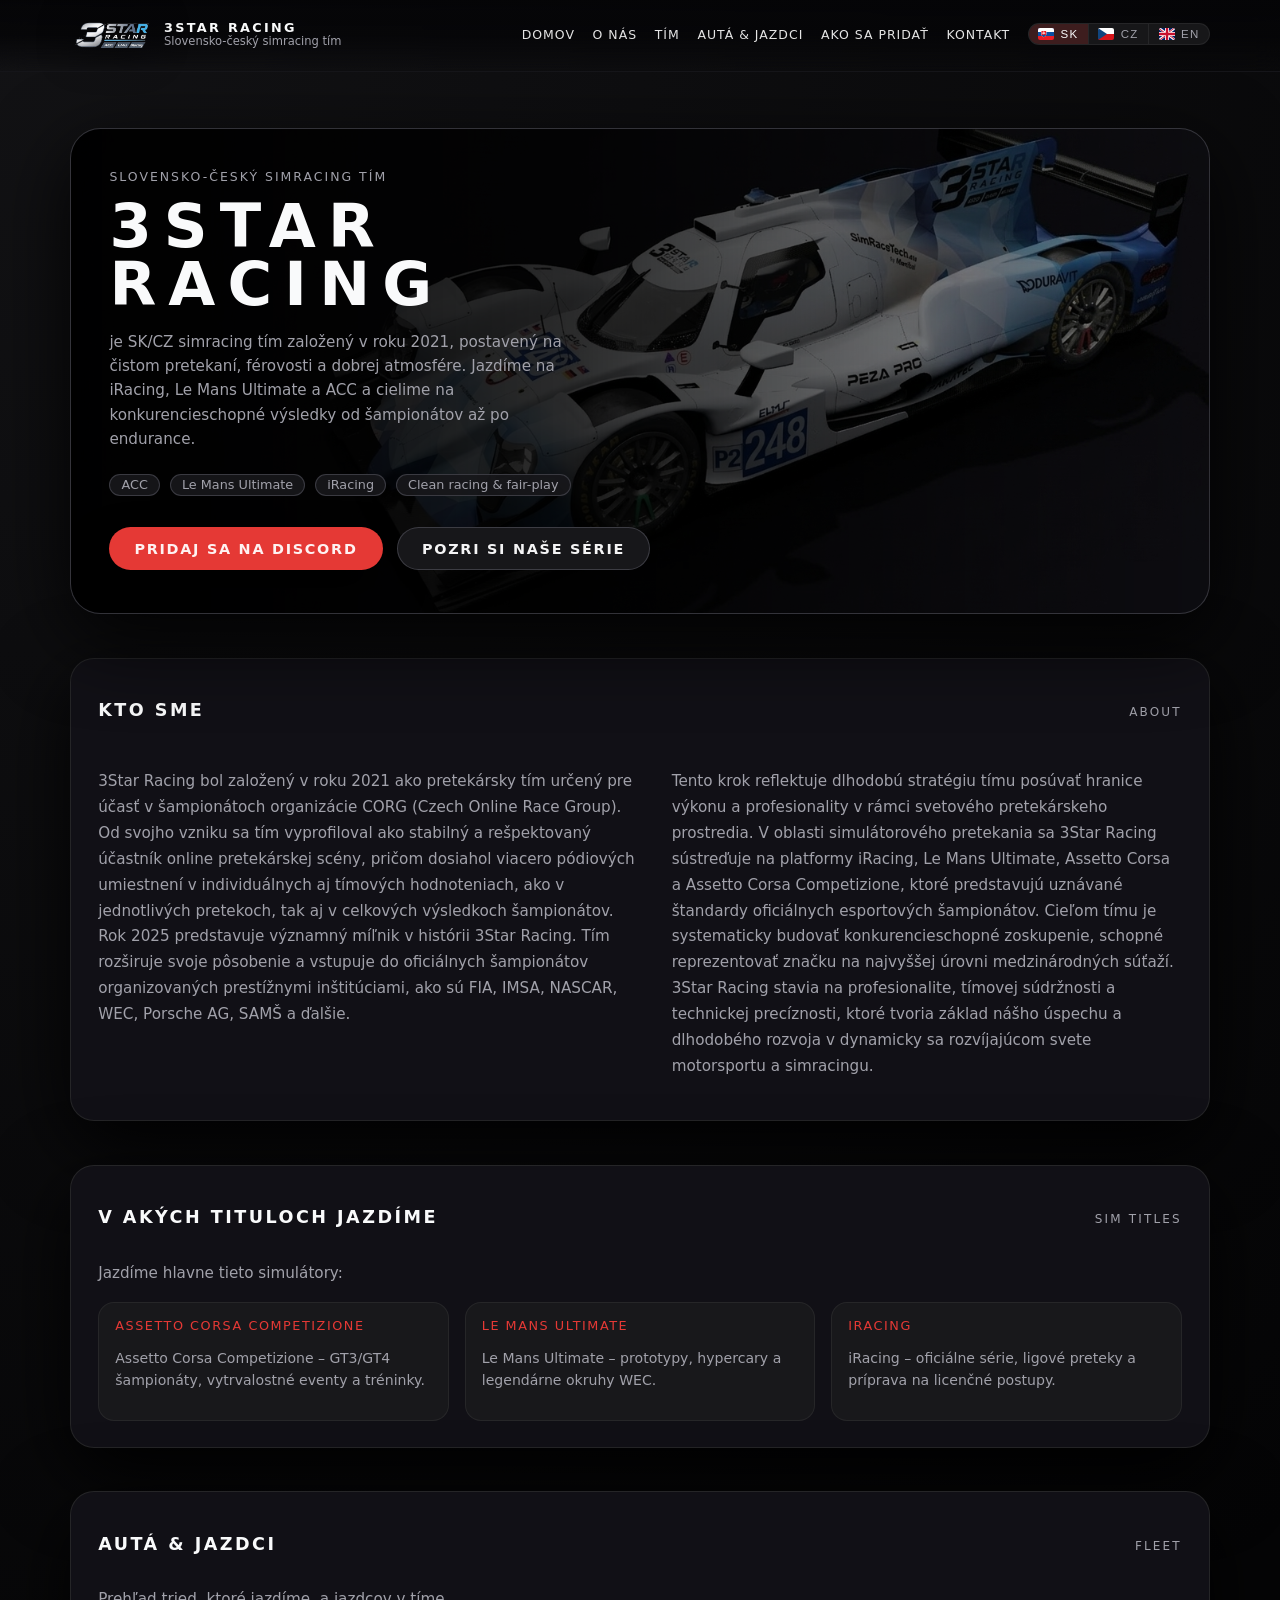
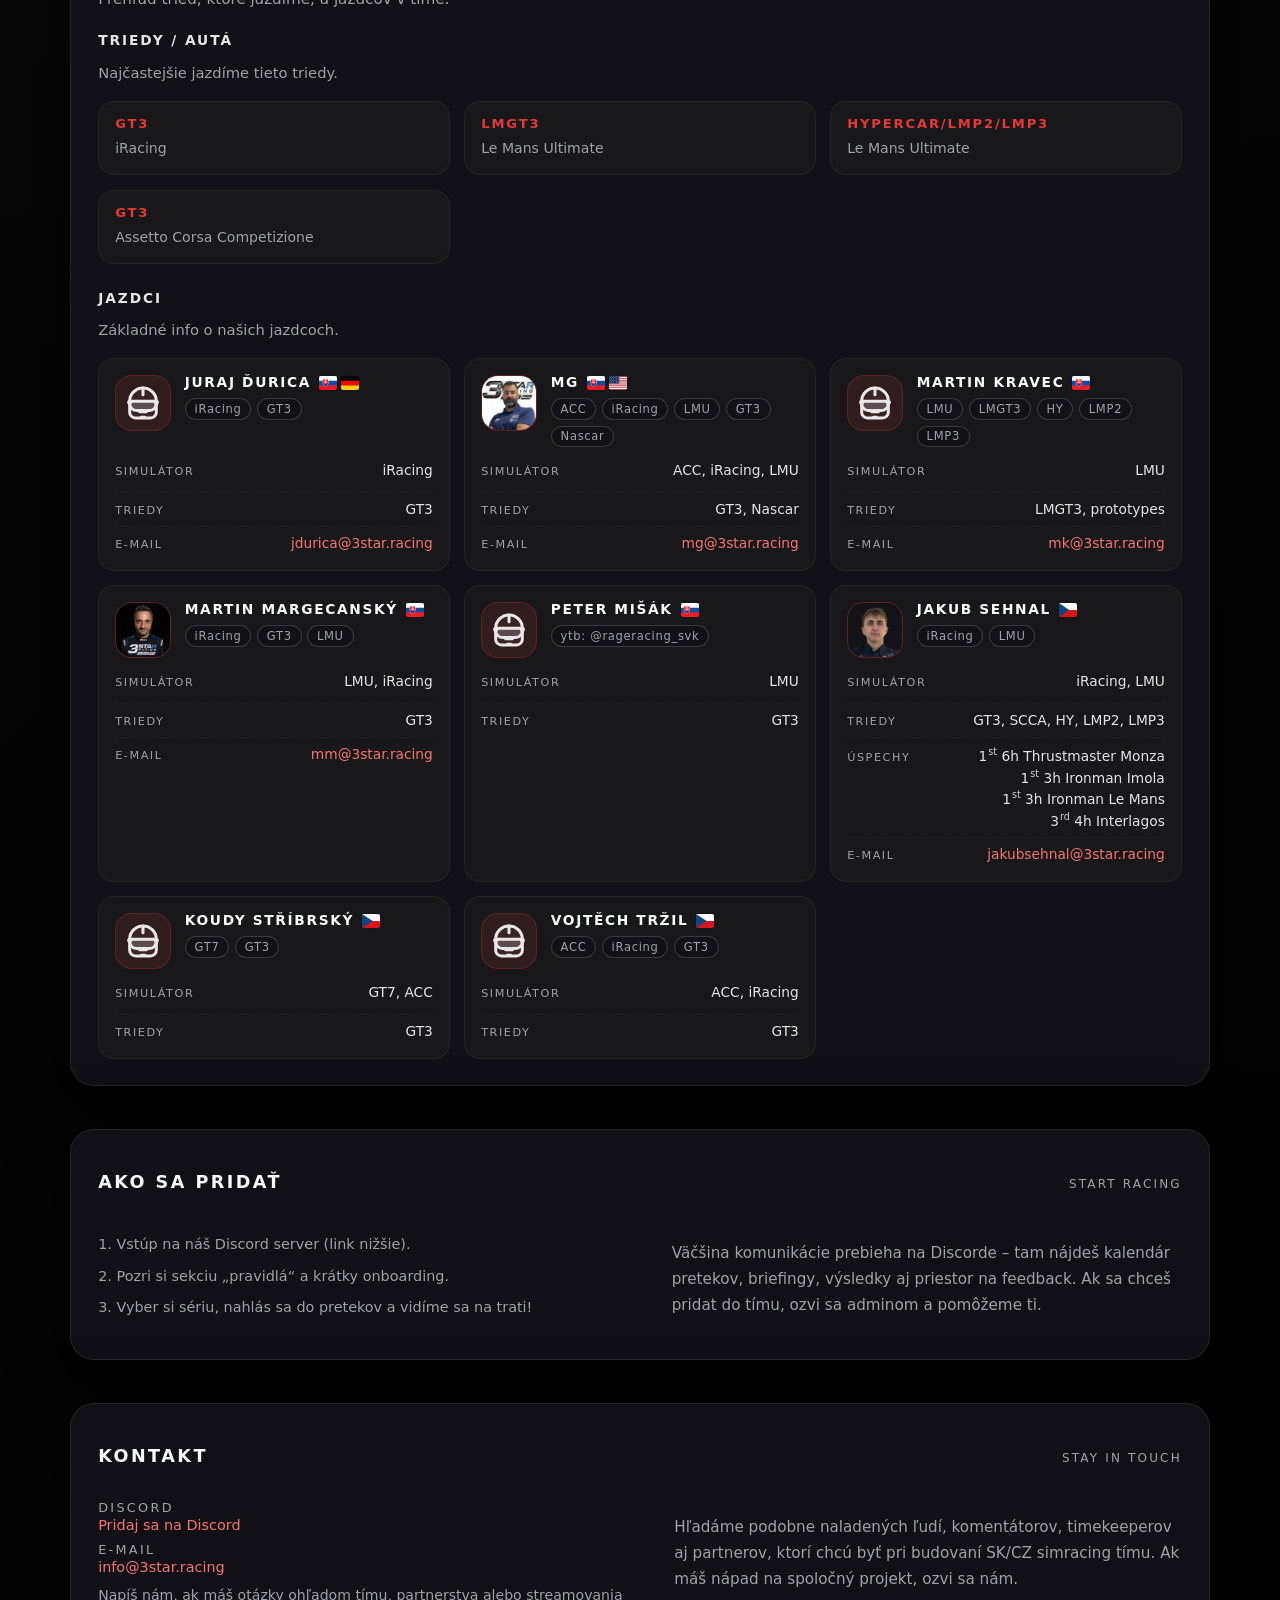
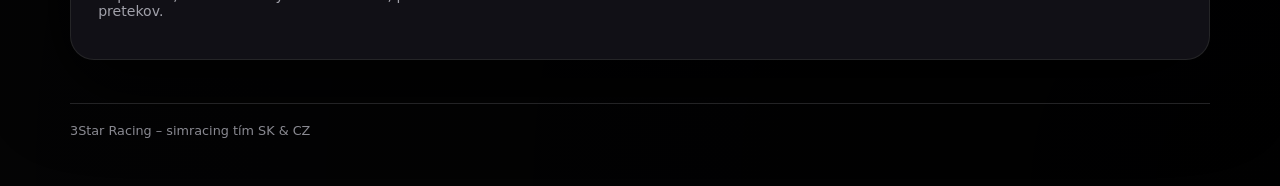
==== index.html @ e4fadf1c "Publish Fleet Page" ====
<!DOCTYPE html>
<html lang="sk">

<head>
  <meta charset="UTF-8" />
  <meta name="viewport" content="width=device-width, initial-scale=1.0" />
  <title>3Star Racing – Simracing tím SK/CZ</title>
  <link rel="stylesheet" href="style.css">
</head>

<body>
  <header class="nav">
    <div class="nav-inner">
      <a href="#top" class="brand">
        <img src="3star_logo_transparent.png" alt="3Star Racing logo" class="brand-logo" />
        <div class="brand-text">
          <span class="brand-title">3Star Racing</span>
          <span class="brand-subtitle" data-i18n="hero_tagline">
            Slovensko-český simracing tím
          </span>
        </div>
      </a>
      <nav class="nav-links">
        <a href="#home" class="nav-link" data-i18n="nav_home">Domov</a>
        <a href="#about" class="nav-link" data-i18n="nav_about">O nás</a>
        <a href="#community" class="nav-link" data-i18n="nav_community">Tím</a>
        <a href="#fleet" class="nav-link" data-i18n="nav_fleet">Autá &amp; jazdci</a>
        <a href="#join" class="nav-link" data-i18n="nav_join">Ako sa pridať</a>
        <a href="#contact" class="nav-link" data-i18n="nav_contact">Kontakt</a>

        <div class="lang-switcher" aria-label="Language switcher">
          <!-- jednoduché onclick volania -->
          <button class="lang-btn active" data-lang="sk" onclick="setLanguage('sk')">
            <img src="flags/sk.svg" alt="SK" class="lang-flag" />
            SK
          </button>
          <button class="lang-btn" data-lang="cz" onclick="setLanguage('cz')">
            <img src="flags/cz.svg" alt="CZ" class="lang-flag" />
            CZ
          </button>
          <button class="lang-btn" data-lang="en" onclick="setLanguage('en')">
            <img src="flags/gb.svg" alt="EN" class="lang-flag" />
            EN
          </button>
        </div>
      </nav>
    </div>
  </header>

  <div class="page" id="top">
    <main>
      <!-- HERO -->
      <section id="home" class="hero">
        <div class="hero-content">
          <div class="badge" data-i18n="hero_tagline">
            Slovensko-česká simracing tím
          </div>
          <h1 class="hero-title">
            <span data-i18n="hero_title_line1">3STAR</span>
            <span data-i18n="hero_title_line2">RACING</span>
          </h1>
          <p class="hero-tagline" data-i18n="hero_intro">
            Tím simracerov zo Slovenska a Česka, ktorí chcú jazdiť čisto,
            férovo a v dobrej atmosfére. Od prvých kôl až po endurance
            šampionáty – máme miesto pre každého.
          </p>
          <div class="hero-meta">
            <span>ACC</span>
            <span>Le Mans Ultimate</span>
            <span>iRacing</span>
            <span>Clean racing &amp; fair-play</span>
          </div>
          <div class="hero-actions">
            <!-- TODO: doplň reálny Discord invite -->
            <a href="https://discord.gg/dmPUFsfekv" class="btn btn-primary" target="_blank" rel="noreferrer"
              data-i18n="hero_cta_primary">
              Pridaj sa na Discord
            </a>
            <a href="#community" class="btn btn-ghost" data-i18n="hero_cta_secondary">
              Pozri si naše série
            </a>
          </div>
        </div>
      </section>

      <!-- ABOUT -->
      <section id="about">
        <div class="section-card">
          <div class="section-header">
            <h2 class="section-title" data-i18n="about_title">Kto sme</h2>
            <span class="section-kicker">About</span>
          </div>
          <div class="two-col">
            <p class="muted" data-i18n="about_body">
              3Star Racing je tím simracerov z SK a CZ, ktorí milujú čisté
              preteky, fair-play a dobrú atmosféru. Organizujeme ligy, fun race
              a endurance preteky v obľúbených simulátoroch a radi pomôžeme
              nováčikom s prvými kolami.
            </p>
            <p class="muted" data-i18n="about_body_extra">
              Nezáleží na tom, ako dlho jazdíš – dôležitý je prístup. Venujeme sa
              nastaveniu simulátorov, zdieľaniu setupov, spoločným tréningom aj
              analýze replayov, aby si sa mohol krok za krokom zlepšovať.
            </p>
          </div>
        </div>
      </section>

      <!-- COMMUNITY -->
      <section id="community">
        <div class="section-card">
          <div class="section-header">
            <h2 class="section-title" data-i18n="community_title">
              V akých tituloch jazdíme
            </h2>
            <span class="section-kicker">Sim titles</span>
          </div>
          <p class="muted" data-i18n="community_intro">
            Jazdíme hlavne tieto simulátory:
          </p>

          <div class="sim-grid">
            <div class="sim-card">
              <div class="sim-title">Assetto Corsa Competizione</div>
              <p class="sim-body" data-i18n="community_item_acc">
                Assetto Corsa Competizione – GT3/GT4 šampionáty, vytrvalostné
                eventy a tréninky.
              </p>
            </div>
            <div class="sim-card">
              <div class="sim-title">Le Mans Ultimate</div>
              <p class="sim-body" data-i18n="community_item_lmu">
                Le Mans Ultimate – prototypy, hypercary a legendárne okruhy WEC.
              </p>
            </div>
            <div class="sim-card">
              <div class="sim-title">iRacing</div>
              <p class="sim-body" data-i18n="community_item_ir">
                iRacing – oficiálne série, ligové preteky a príprava na
                licenčné postupy.
              </p>
            </div>
          </div>
        </div>
      </section>


      <!-- FLEET -->
      <section id="fleet">
        <div class="section-card">
          <div class="section-header">
            <h2 class="section-title" data-i18n="fleet_title">Autá &amp; jazdci</h2>
            <span class="section-kicker">Fleet</span>
          </div>

          <p class="muted" data-i18n="fleet_intro">
            Prehľad tried, ktoré jazdíme, a jazdcov v tíme.
          </p>

          <div class="fleet-grid">
            <div>
              <h3 class="fleet-subtitle" data-i18n="fleet_cars_title">Triedy / autá</h3>
              <p class="muted fleet-note" data-i18n="fleet_cars_intro">
                Najčastejšie jazdíme tieto triedy.
              </p>

              <div class="class-grid">
                <div class="class-card">
                  <div class="class-name">GT3</div>
                  <p class="class-meta">iRacing</p>
                </div>
                <div class="class-card">
                  <div class="class-name">LMGT3</div>
                  <p class="class-meta">Le Mans Ultimate</p>
                </div>
                <div class="class-card">
                  <div class="class-name">Hypercar/LMP2/LMP3</div>
                  <p class="class-meta">Le Mans Ultimate</p>
                </div>
                <div class="class-card">
                  <div class="class-name">GT3</div>
                  <p class="class-meta">Assetto Corsa Competizione</p>
                </div>
              </div>
            </div>

            <div>
              <h3 class="fleet-subtitle" data-i18n="fleet_drivers_title">Jazdci</h3>
              <p class="muted fleet-note" data-i18n="fleet_drivers_intro">
                Základné info o našich jazdcoch.
              </p>

              <div class="driver-grid" id="driver-grid"></div>
            </div>
          </div>
        </div>
      </section>

      <!-- JOIN -->
      <section id="join">
        <div class="section-card">
          <div class="section-header">
            <h2 class="section-title" data-i18n="join_title">Ako sa pridať</h2>
            <span class="section-kicker">Start racing</span>
          </div>
          <div class="two-col">
            <div class="muted">
              <ul class="steps">
                <li data-i18n="join_step1">
                  1. Vstúp na náš Discord server (link nižšie).
                </li>
                <li data-i18n="join_step2">
                  2. Pozri si sekciu „pravidlá“ a krátky onboarding.
                </li>
                <li data-i18n="join_step3">
                  3. Vyber si sériu, nahlás sa do pretekov a vidíme sa na trati!
                </li>
              </ul>
            </div>
            <p class="muted" data-i18n="join_note">
              Väčšina komunikácie prebieha na Discorde – tam nájdeš kalendár
              pretekov, briefingy, výsledky aj priestor na feedback. Ak si
              úplný nováčik, ozvi sa adminom a pomôžeme ti s nastavením a prvými
              jazdami.
            </p>
          </div>
        </div>
      </section>

      <!-- CONTACT -->
      <section id="contact">
        <div class="section-card">
          <div class="section-header">
            <h2 class="section-title" data-i18n="contact_title">Kontakt</h2>
            <span class="section-kicker">Stay in touch</span>
          </div>
          <div class="contact-grid">
            <div>
              <ul class="contact-list">
                <li class="contact-item">
                  <span class="contact-label" data-i18n="contact_discord_label">
                    Discord
                  </span>
                  <span class="contact-value">
                    <!-- TODO: doplň reálny invite link -->
                    <a href="https://discord.gg/dmPUFsfekv" target="_blank" rel="noreferrer"
                      data-i18n="hero_cta_primary">
                      discord
                    </a>
                  </span>
                </li>
                <li class="contact-item">
                  <span class="contact-label" data-i18n="contact_email_label">
                    E-mail
                  </span>
                  <span class="contact-value">
                    <!-- TODO: uprav na skutočnú adresu -->
                    <a href="mailto:info@3star.racing">
                      info@3star.racing
                    </a>
                  </span>
                </li>
              </ul>
              <p class="contact-note" data-i18n="contact_note">
                Napíš nám, ak máš otázky ohľadom ligy, partnerstva alebo
                streamovania pretekov.
              </p>
            </div>
            <p class="muted" data-i18n="contact_right">
              Hľadáme podobne naladených ľudí, komentátorov, timekeeperov aj
              partnerov, ktorí chcú byť pri budovaní SK/CZ simracing tímu. Ak
              máš nápad na spoločný projekt alebo špeciálny event, ozvi sa nám.
            </p>
          </div>
        </div>
      </section>
    </main>

    <footer>
      <span data-i18n="footer_text">
        3Star Racing – simracing tím SK &amp; CZ
      </span>
    </footer>
  </div>

  <script src="translations.js"></script>
  <script src="drivers.js"></script>
  <script src="scripts.js"></script>
</body>

</html>
---- style.css ----
:root {
  --page-bg: #050506;
  --card-bg: #111016;
  --card-bg-soft: #18181b;
  --hero-bg: #050506;
  --accent: #e53935;
  --accent-soft: rgba(229, 57, 53, 0.18);
  --text-main: #f9fafb;
  --text-muted: #a1a1aa;
  --border-soft: rgba(39, 39, 42, 0.9);
  --border-hero: rgba(63, 63, 70, 0.8);
  --radius-xl: 1.5rem;
  --radius-full: 999px;
  --shadow-soft: 0 24px 80px rgba(0, 0, 0, 0.9);
  --nav-height: 80px;
}

* {
  box-sizing: border-box;
}

html {
  scroll-behavior: smooth;
  scroll-padding-top: var(--nav-height);
}

body {
  margin: 0;
  font-family: system-ui, -apple-system, BlinkMacSystemFont, "Segoe UI", sans-serif;
  color: var(--text-main);
  background:
    radial-gradient(circle at top left, rgba(24, 24, 27, 0.7), transparent 55%),
    radial-gradient(circle at bottom right, rgba(0, 0, 0, 0.8), transparent 55%),
    var(--page-bg);
  min-height: 100vh;
}

a {
  color: inherit;
  text-decoration: none;
}

img {
  max-width: 100%;
  display: block;
}

.page {
  max-width: 1180px;
  margin: 0 auto;
  padding: 1.6rem 1.25rem 3rem;
}

/* NAVBAR */

.nav {
  position: sticky;
  top: 0;
  z-index: 20;
  backdrop-filter: blur(14px);
  background: linear-gradient(to bottom,
      rgba(5, 5, 7, 0.96),
      rgba(5, 5, 7, 0.85),
      transparent);
  border-bottom: 1px solid rgba(24, 24, 27, 0.9);
}

.nav-inner {
  max-width: 1180px;
  margin: 0 auto;
  padding: 0.75rem 1.25rem 0.9rem;
  display: flex;
  align-items: center;
  gap: 1.1rem;
}

.brand {
  display: flex;
  align-items: center;
  gap: 0.75rem;
}

.brand-logo {
  width: 82px;
  height: auto;
  filter: drop-shadow(0 0 20px rgba(0, 0, 0, 0.9));
}

.brand-text {
  display: flex;
  flex-direction: column;
  line-height: 1.1;
}

.brand-title {
  font-size: 0.8rem;
  font-weight: 700;
  text-transform: uppercase;
  letter-spacing: 0.18em;
}

.brand-subtitle {
  font-size: 0.72rem;
  color: var(--text-muted);
}

.nav-links {
  margin-left: auto;
  display: flex;
  align-items: center;
  gap: 1.1rem;
  font-size: 0.9rem;
}

.nav-link {
  position: relative;
  padding: 0.2rem 0;
  font-weight: 500;
  color: #e5e5e5;
  text-transform: uppercase;
  letter-spacing: 0.08em;
  font-size: 0.78rem;
  white-space: nowrap;
}

.nav-link::after {
  content: "";
  position: absolute;
  left: 0;
  bottom: -0.3rem;
  width: 0;
  height: 2px;
  border-radius: 999px;
  background: var(--accent);
  transition: width 0.18s ease-out;
}

.nav-link:hover::after {
  width: 100%;
}

.lang-switcher {
  display: inline-flex;
  border-radius: var(--radius-full);
  border: 1px solid rgba(39, 39, 42, 0.9);
  overflow: hidden;
  background: rgba(24, 24, 27, 0.96);
}

.lang-btn {
  border: none;
  background: transparent;
  color: var(--text-muted);
  font-size: 0.72rem;
  padding: 0.25rem 0.6rem;
  cursor: pointer;
  text-transform: uppercase;
  letter-spacing: 0.1em;
  display: inline-flex;
  align-items: center;
  gap: 0.4rem;
}

.lang-flag {
  width: 16px;
  height: auto;
  border-radius: 2px;
  object-fit: cover;
}


.lang-btn+.lang-btn {
  border-left: 1px solid rgba(39, 39, 42, 0.95);
}

.lang-btn.active {
  background: var(--accent-soft);
  color: var(--text-main);
}

main {
  margin-top: 1.9rem;
}

section {
  margin-bottom: 2.7rem;
}

/* HERO – auto ako pozadie, bez hrany uprostred */

.hero {
  position: relative;
  border-radius: 1.9rem;
  overflow: hidden;
  border: 1px solid var(--border-hero);
  box-shadow: var(--shadow-soft);
  min-height: 360px;

  display: flex;
  align-items: center;

  background-image:
    linear-gradient(to right,
      rgba(0, 0, 0, 0.98),
      rgba(0, 0, 0, 0.82) 44%,
      rgba(0, 0, 0, 0.3)),
    url("images/hero_car.png");
  background-size: cover;
  background-position: right center;
}

.hero-content {
  position: relative;
  z-index: 1;
  padding: 2.5rem 2.4rem 2.7rem;
  max-width: 640px;
}

/* Keep text children constrained to original width; let .hero-actions be wider */
.hero-content>*:not(.hero-actions) {
  max-width: 480px;
}

.badge {
  font-size: 0.78rem;
  text-transform: uppercase;
  letter-spacing: 0.16em;
  color: var(--text-muted);
  margin-bottom: 0.8rem;
}

.hero-title {
  margin: 0;
  font-size: clamp(2.4rem, 3.2vw + 1.4rem, 3.8rem);
  font-weight: 900;
  text-transform: uppercase;
  letter-spacing: 0.2em;
  line-height: 0.96;
}

.hero-title span {
  display: block;
}

.hero-tagline {
  margin-top: 1rem;
  max-width: 26rem;
  font-size: 0.95rem;
  color: var(--text-muted);
  line-height: 1.6;
}

.hero-meta {
  display: flex;
  flex-wrap: wrap;
  gap: 0.6rem;
  margin-top: 1.4rem;
  font-size: 0.8rem;
  color: var(--text-muted);
}

.hero-meta span {
  padding: 0.18rem 0.7rem;
  border-radius: var(--radius-full);
  border: 1px solid rgba(63, 63, 70, 0.9);
  background: rgba(24, 24, 27, 0.9);
}

.hero-actions {
  display: flex;
  flex-wrap: nowrap;
  gap: 0.9rem;
  margin-top: 1.9rem;
}

.btn {
  display: inline-flex;
  align-items: center;
  justify-content: center;
  gap: 0.4rem;
  padding: 0.8rem 1.5rem;
  border-radius: var(--radius-full);
  border: 1px solid transparent;
  font-size: 0.9rem;
  font-weight: 600;
  cursor: pointer;
  text-transform: uppercase;
  letter-spacing: 0.12em;
  transition:
    transform 0.14s ease-out,
    box-shadow 0.14s ease-out,
    background 0.14s ease-out,
    border-color 0.14s ease-out,
    color 0.14s ease-out;
}

.btn-primary {
  background: var(--accent);
  color: #fef2f2;
  box-shadow: 0 22px 40px rgba(0, 0, 0, 0.9);
}

.btn-primary:hover {
  transform: translateY(-1px);
  box-shadow: 0 32px 60px rgba(0, 0, 0, 0.95);
}

.btn-ghost {
  background: rgba(24, 24, 27, 0.98);
  border-color: rgba(63, 63, 70, 0.95);
  color: #f4f4f5;
}

.btn-ghost:hover {
  border-color: var(--accent);
  transform: translateY(-1px);
  box-shadow: 0 22px 40px rgba(0, 0, 0, 0.9);
}

/* KARTY SEKCII */

.section-card {
  background: var(--card-bg);
  border-radius: var(--radius-xl);
  padding: 1.7rem 1.7rem 1.6rem;
  border: 1px solid var(--border-soft);
  box-shadow: var(--shadow-soft);
}

.section-header {
  display: flex;
  align-items: baseline;
  justify-content: space-between;
  gap: 1rem;
  margin-bottom: 1.2rem;
}

.section-title {
  font-size: 1.1rem;
  text-transform: uppercase;
  letter-spacing: 0.14em;
  font-weight: 700;
}

.section-kicker {
  font-size: 0.75rem;
  text-transform: uppercase;
  letter-spacing: 0.18em;
  color: var(--text-muted);
}

.two-col {
  display: grid;
  grid-template-columns: minmax(0, 1.45fr) minmax(0, 1.35fr);
  gap: 1.6rem;
}

.muted {
  color: var(--text-muted);
  font-size: 0.95rem;
  line-height: 1.7;
}

/* NEWS */

.news-card {
  background: var(--card-bg-soft);
  border-radius: 1rem;
  padding: 1.2rem;
  margin-top: 1.2rem;
  border: 1px solid rgba(39, 39, 42, 0.95);
}

.news-header {
  display: flex;
  justify-content: space-between;
  align-items: baseline;
  gap: 1rem;
  margin-bottom: 0.8rem;
  flex-wrap: wrap;
}

.news-title {
  margin: 0;
  font-size: 1rem;
  font-weight: 700;
  color: var(--text-main);
  letter-spacing: 0.05em;
}

.news-date {
  font-size: 0.8rem;
  color: var(--text-muted);
  white-space: nowrap;
}

.news-body {
  margin: 0;
  color: #d4d4d8;
  font-size: 0.9rem;
  line-height: 1.6;
}

.news-pagination {
  margin-top: 1.5rem;
  display: flex;
  align-items: center;
  gap: 1rem;
}

/* COMMUNITY */

.sim-grid {
  display: grid;
  grid-template-columns: repeat(3, minmax(0, 1fr));
  gap: 1rem;
}

.sim-card {
  background: var(--card-bg-soft);
  border-radius: 1rem;
  padding: 0.9rem 1rem 0.9rem;
  border: 1px solid rgba(39, 39, 42, 0.95);
  font-size: 0.88rem;
}

.sim-title {
  font-size: 0.8rem;
  letter-spacing: 0.12em;
  text-transform: uppercase;
  color: var(--accent);
  margin-bottom: 0.35rem;
}

.sim-body {
  color: var(--text-muted);
  line-height: 1.6;
}

/* JOIN */

.steps {
  list-style: none;
  padding: 0;
  margin: 0.4rem 0 0;
  display: grid;
  gap: 0.45rem;
  font-size: 0.9rem;
  color: var(--text-muted);
}

/* CONTACT */

.contact-grid {
  display: grid;
  grid-template-columns: minmax(0, 1.2fr) minmax(0, 1.1fr);
  gap: 1.4rem;
  align-items: flex-start;
}

.contact-list {
  list-style: none;
  padding: 0;
  margin: 0;
  display: grid;
  gap: 0.6rem;
}

.contact-item {
  display: flex;
  flex-direction: column;
  gap: 0.12rem;
  font-size: 0.9rem;
}

.contact-label {
  font-size: 0.8rem;
  text-transform: uppercase;
  letter-spacing: 0.18em;
  color: var(--text-muted);
}

.contact-value a {
  color: #f97373;
}

.contact-note {
  font-size: 0.88rem;
  color: var(--text-muted);
  margin-top: 0.75rem;
}

footer {
  margin-top: 2.5rem;
  padding-top: 1.2rem;
  border-top: 1px solid rgba(39, 39, 42, 0.9);
  font-size: 0.8rem;
  color: var(--text-muted);
  display: flex;
  justify-content: space-between;
  gap: 1rem;
  flex-wrap: wrap;
}

footer span:last-child {
  opacity: 0.85;
}


/* FLEET (CARS & DRIVERS) */

.fleet-grid {
  display: grid;
  grid-template-columns: minmax(0, 1fr);
  gap: 1.6rem;
  margin-top: 1.2rem;
}

.fleet-subtitle {
  margin: 0 0 0.7rem;
  font-size: 0.86rem;
  text-transform: uppercase;
  letter-spacing: 0.14em;
  font-weight: 700;
  color: #e5e5e5;
}

.fleet-note {
  margin-top: 0;
  margin-bottom: 1rem;
  font-size: 0.92rem;
}

.class-grid {
  display: grid;
  grid-template-columns: repeat(3, minmax(0, 1fr));
  gap: 0.9rem;
}

.class-card {
  background: var(--card-bg-soft);
  border-radius: 1rem;
  padding: 0.9rem 1rem 0.95rem;
  border: 1px solid rgba(39, 39, 42, 0.95);
}

.class-name {
  font-size: 0.82rem;
  letter-spacing: 0.14em;
  text-transform: uppercase;
  font-weight: 800;
  color: var(--accent);
  margin-bottom: 0.35rem;
}

.class-meta {
  margin: 0;
  color: var(--text-muted);
  font-size: 0.88rem;
  line-height: 1.6;
}

.driver-grid {
  display: grid;
  grid-template-columns: repeat(3, minmax(0, 1fr));
  gap: 0.9rem;
}

.driver-card {
  background: var(--card-bg-soft);
  border-radius: 1rem;
  padding: 1rem;
  border: 1px solid rgba(39, 39, 42, 0.95);
  display: flex;
  flex-direction: column;
  gap: 0.85rem;
}

@supports (grid-template-rows: subgrid) {
  .driver-card {
    display: grid;
    grid-template-rows: subgrid;
    grid-row: span 2;
  }
}

.driver-top {
  display: flex;
  align-items: flex-start;
  gap: 0.85rem;
}

.driver-avatar {
  width: 56px;
  height: 56px;
  border-radius: 1.05rem;
  background: rgba(229, 57, 53, 0.12);
  border: 1px solid rgba(229, 57, 53, 0.25);
  display: flex;
  align-items: center;
  justify-content: center;
  overflow: hidden;
  flex: 0 0 auto;
}

.driver-avatar img {
  width: 100%;
  height: 100%;
  object-fit: cover;
}

.driver-avatar svg {
  width: 40px;
  height: 40px;
  opacity: 0.92;
}

.driver-name-wrap {
  display: flex;
  align-items: center;
  gap: 0.5rem;
}

.driver-name {
  margin: 0;
  font-size: 0.86rem;
  font-weight: 900;
  letter-spacing: 0.12em;
  text-transform: uppercase;
  line-height: 1.15;
}

.driver-flags {
  display: flex;
  align-items: center;
  gap: 0.25rem;
}

.driver-flag {
  width: 18px;
  height: 14px;
  border-radius: 2px;
  object-fit: cover;
  box-shadow: 0 0 2px rgba(0, 0, 0, 0.5);
}

.driver-badges {
  display: flex;
  flex-wrap: wrap;
  gap: 0.35rem;
  margin-top: 0.45rem;
}

.badge-pill {
  padding: 0.18rem 0.55rem;
  border-radius: var(--radius-full);
  border: 1px solid rgba(63, 63, 70, 0.9);
  background: rgba(17, 16, 22, 0.75);
  font-size: 0.72rem;
  color: var(--text-muted);
  letter-spacing: 0.06em;
}

.driver-lines {
  display: grid;
  gap: 0.35rem;
  align-self: start;
}

.driver-line {
  display: flex;
  align-items: baseline;
  justify-content: space-between;
  gap: 0.8rem;
  min-height: 1.6rem;
}

.driver-line+.driver-line {
  border-top: 1px dashed rgba(39, 39, 42, 0.85);
  padding-top: 0.45rem;
}

.driver-label {
  font-size: 0.7rem;
  text-transform: uppercase;
  letter-spacing: 0.14em;
  color: var(--text-muted);
  white-space: nowrap;
}

.driver-value {
  color: #e5e5e5;
  font-size: 0.86rem;
  text-align: right;
  line-height: 1.45;
}

.driver-value-achievements {
  white-space: pre-line;
}

.ordinal {
  font-size: 0.7em;
  vertical-align: super;
  margin-left: 1px;
  opacity: 0.9;
}

/* Obfuscated email – RTL trick so bots read reversed chars */
.email-obf {
  direction: rtl;
  unicode-bidi: bidi-override;
  user-select: none;
  /* block casual copy-paste of garbled text */
}

.driver-email-link {
  color: #f97373;
  transition: color 0.15s ease-out;
}

.driver-email-link:hover {
  color: var(--accent);
}


/* RESPONSIVE */

@media (max-width: 1072px) {
  .hero {
    min-height: 320px;
    background-position: center right;
  }

  .hero-content {
    padding: 2.2rem 1.9rem 2.4rem;
  }

  .page {
    padding-inline: 1.1rem;
  }

  .nav-inner {
    padding-inline: 1.1rem;
    flex-wrap: wrap;
    justify-content: space-between;
  }

  .nav-links {
    width: 100%;
    margin-left: 0;
    margin-top: 0.6rem;
    justify-content: center;
    flex-wrap: wrap;
    gap: 0.75rem 1.25rem;
    font-size: 0.8rem;
  }

  :root {
    --nav-height: 140px;
  }

  .two-col,
  .sim-grid,
  .contact-grid {
    grid-template-columns: minmax(0, 1fr);
  }

  .class-grid {
    grid-template-columns: repeat(2, minmax(0, 1fr));
  }

  .driver-grid {
    grid-template-columns: repeat(2, minmax(0, 1fr));
  }

  .section-header {
    flex-wrap: wrap;
  }
}

@media (max-width: 819px) {
  .lang-switcher {
    flex: 0 0 100%;
    justify-content: center;
    margin-top: 0.2rem;
  }

  :root {
    --nav-height: 170px;
  }
}

@media (max-width: 640px) {
  body {
    overflow-x: hidden;
  }

  .page {
    padding-inline: 1rem;
  }

  .nav-inner {
    padding-inline: 1rem;
  }

  .brand-logo {
    width: 66px;
  }

  .brand-title {
    font-size: 0.76rem;
  }

  .brand-subtitle {
    font-size: 0.7rem;
  }

  .nav-links {
    gap: 0.55rem 1.05rem;
  }

  .nav-link {
    font-size: 0.72rem;
    letter-spacing: 0.1em;
  }

  .lang-switcher {
    flex: 0 0 100%;
    justify-content: center;
    margin-top: 0.2rem;
  }

  :root {
    --nav-height: 160px;
  }

  .hero {
    min-height: 340px;
    background-image:
      linear-gradient(to bottom,
        rgba(0, 0, 0, 0.94),
        rgba(0, 0, 0, 0.76) 55%,
        rgba(0, 0, 0, 0.18)),
      url("images/hero_car.png");
    background-position: center;
  }

  .hero-content {
    max-width: none;
    width: 100%;
    padding: 2.05rem 1.2rem 2.2rem;
  }

  .hero-title {
    font-size: 2.35rem;
    letter-spacing: 0.15em;
  }

  .hero-tagline {
    font-size: 0.95rem;
  }

  .hero-actions {
    flex-wrap: wrap;
    gap: 0.7rem;
  }

  .hero-actions .btn {
    width: 100%;
  }


  .class-grid,
  .driver-grid {
    grid-template-columns: minmax(0, 1fr);
  }

  .driver-avatar {
    width: 54px;
    height: 54px;
  }

  .section-card {
    padding: 1.25rem 1.15rem 1.15rem;
  }

  footer {
    justify-content: center;
    text-align: center;
  }
}

@media (max-width: 420px) {
  .brand-logo {
    width: 60px;
  }

  .hero-title {
    font-size: 2.1rem;
    letter-spacing: 0.12em;
  }

  .btn {
    padding: 0.75rem 1.15rem;
    font-size: 0.82rem;
  }

  .section-title {
    font-size: 1.02rem;
  }
}
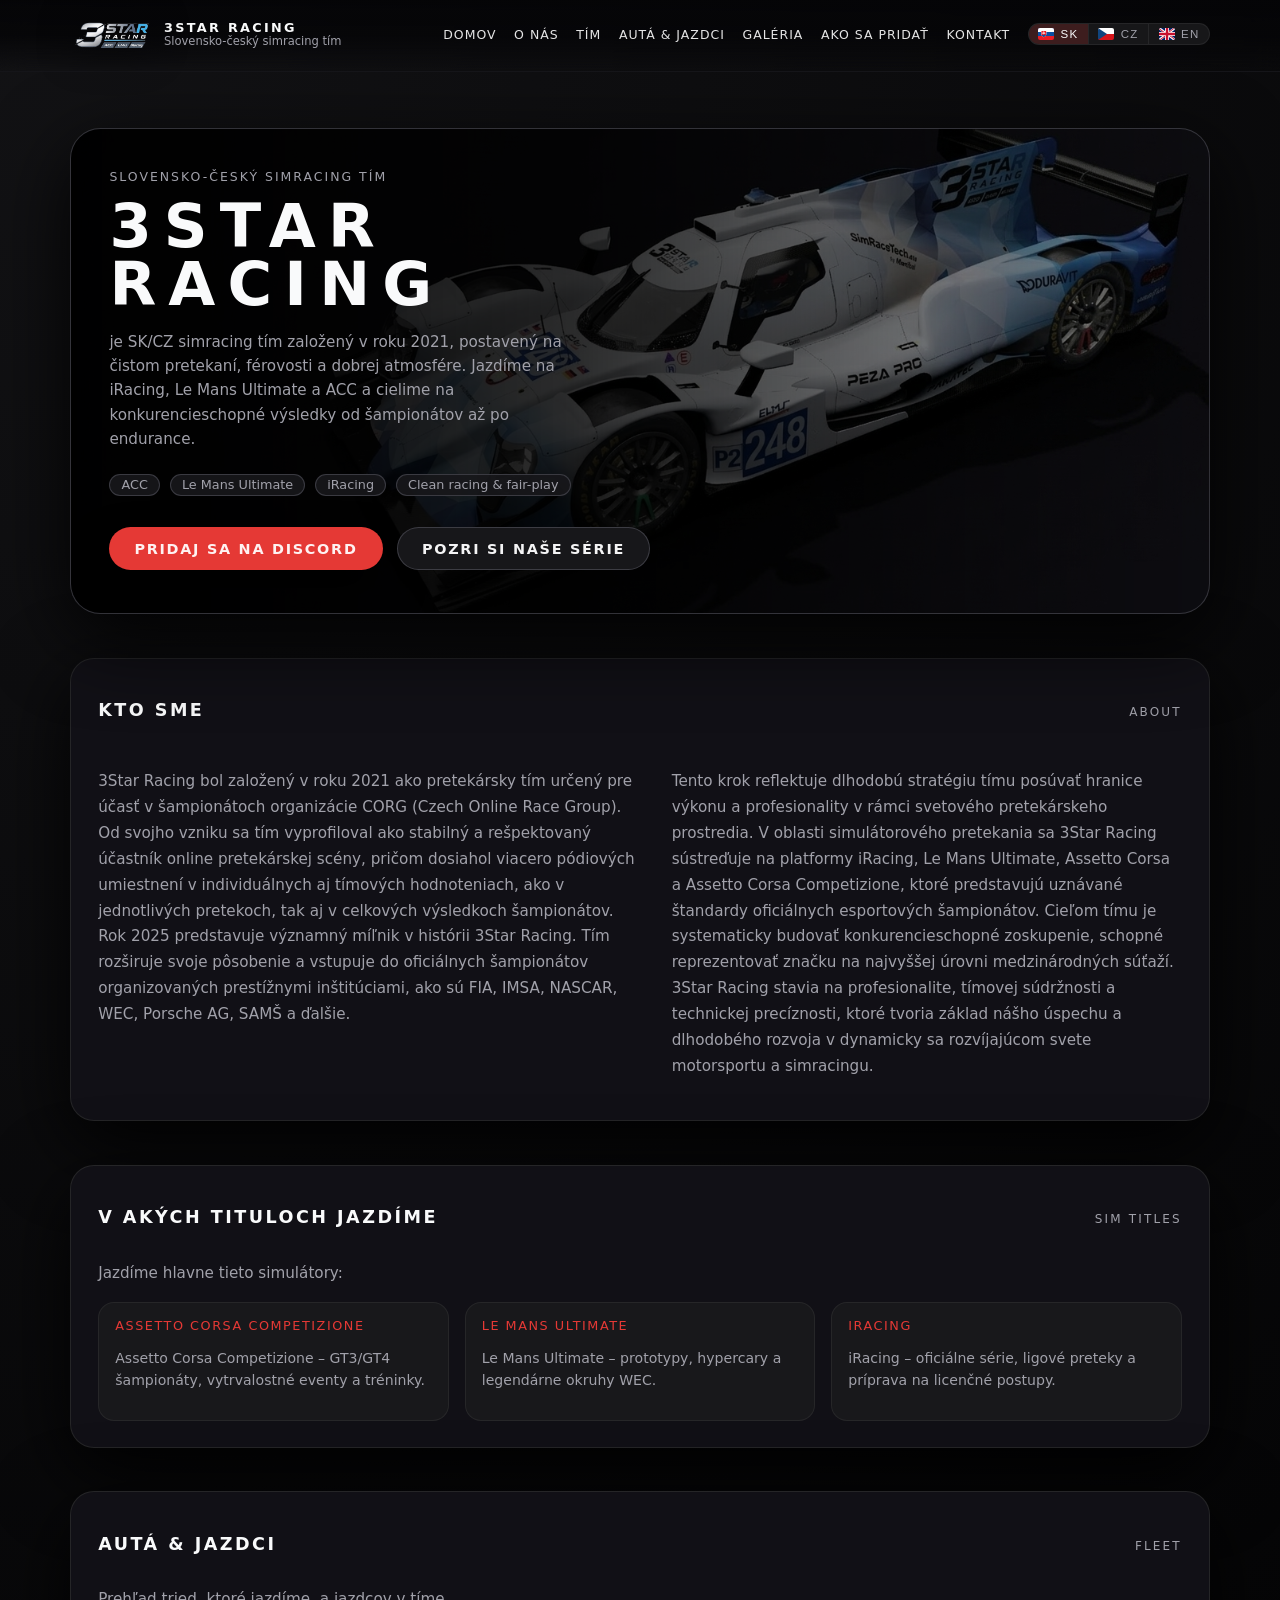
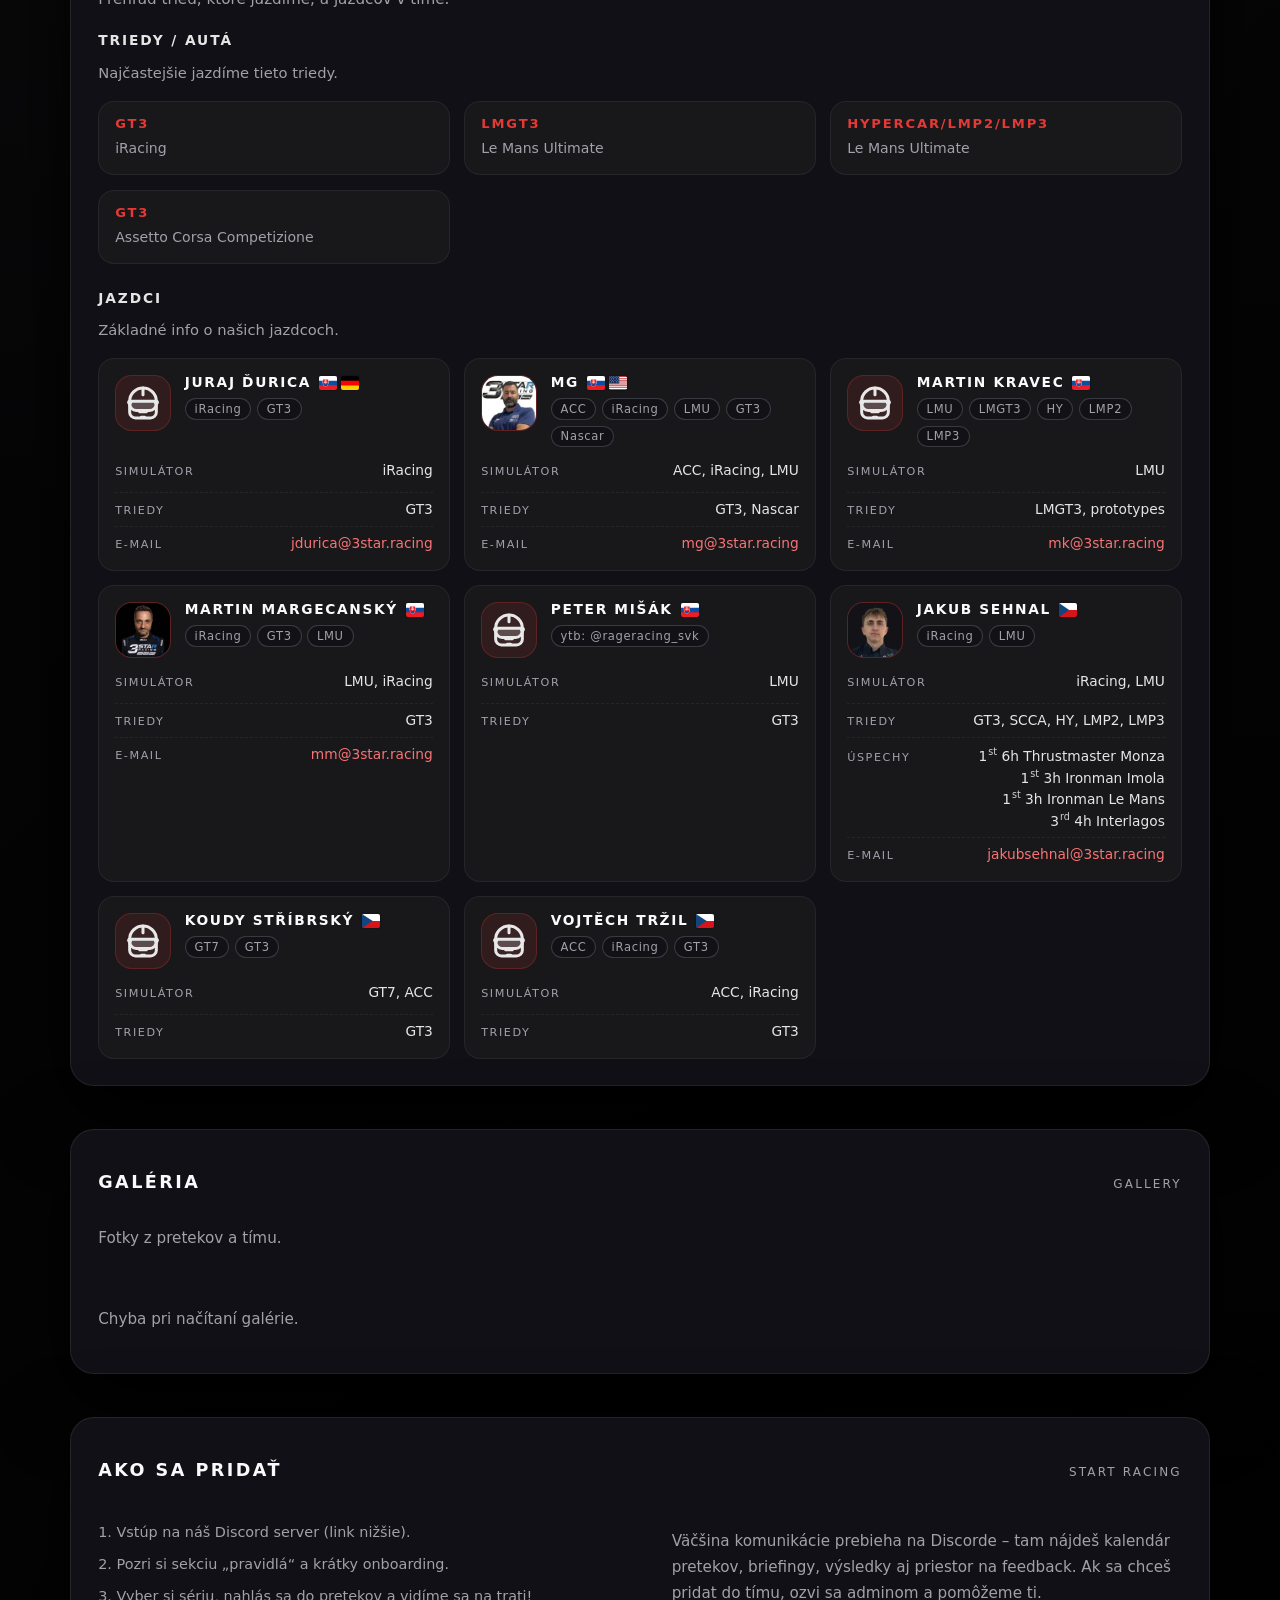
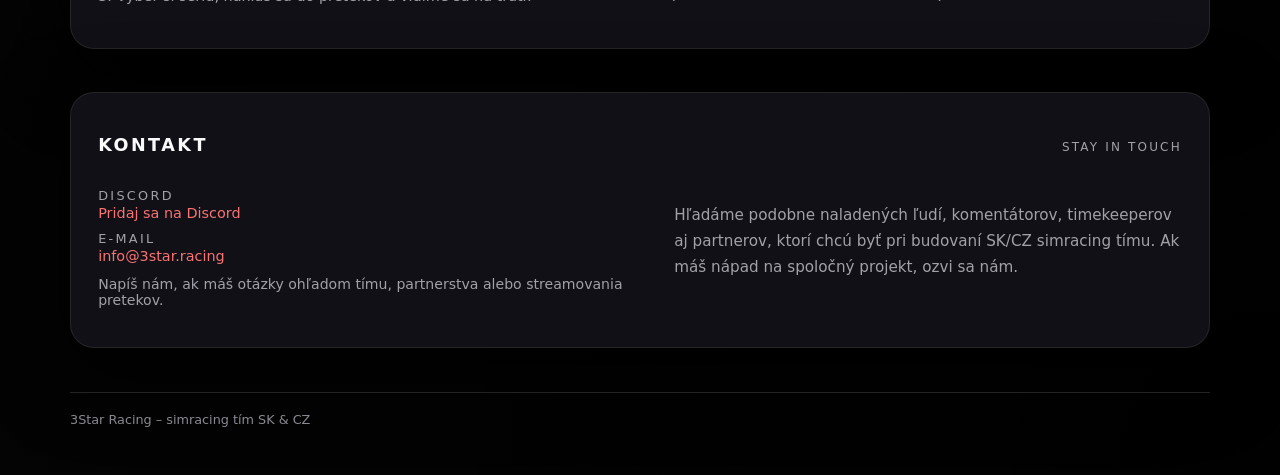
==== commit af299751: "Added Gallery" ====
--- a/index.html
+++ b/index.html
@@ -25,6 +25,7 @@
         <a href="#about" class="nav-link" data-i18n="nav_about">O nás</a>
         <a href="#community" class="nav-link" data-i18n="nav_community">Tím</a>
         <a href="#fleet" class="nav-link" data-i18n="nav_fleet">Autá &amp; jazdci</a>
+        <a href="#gallery" class="nav-link" data-i18n="nav_gallery">Galéria</a>
         <a href="#join" class="nav-link" data-i18n="nav_join">Ako sa pridať</a>
         <a href="#contact" class="nav-link" data-i18n="nav_contact">Kontakt</a>
 
@@ -196,6 +197,21 @@
         </div>
       </section>
 
+      <!-- GALLERY -->
+      <section id="gallery">
+        <div class="section-card">
+          <div class="section-header">
+            <h2 class="section-title" data-i18n="gallery_title">Galéria</h2>
+            <span class="section-kicker">Gallery</span>
+          </div>
+          <p class="muted" data-i18n="gallery_intro">Fotky z pretekov a tímu.</p>
+          <div class="gallery-tabs" id="gallery-tabs" role="tablist"></div>
+          <div class="gallery-grid" id="gallery-grid" aria-live="polite">
+            <p class="muted" data-i18n="gallery_loading">Načítavam...</p>
+          </div>
+        </div>
+      </section>
+
       <!-- JOIN -->
       <section id="join">
         <div class="section-card">
@@ -283,9 +299,21 @@
     </footer>
   </div>
 
+  <!-- LIGHTBOX -->
+  <div class="gallery-lightbox" id="gallery-lightbox" role="dialog" aria-modal="true" aria-label="Photo viewer" hidden>
+    <button class="lightbox-close" id="lightbox-close" aria-label="Close" onclick="closeLightbox()">&#x2715;</button>
+    <button class="lightbox-prev" id="lightbox-prev" aria-label="Previous" onclick="lightboxNav(-1)">&#x2039;</button>
+    <button class="lightbox-next" id="lightbox-next" aria-label="Next" onclick="lightboxNav(1)">&#x203A;</button>
+    <div class="lightbox-inner">
+      <img class="lightbox-img" id="lightbox-img" src="" alt="" />
+      <p class="lightbox-caption" id="lightbox-caption"></p>
+    </div>
+  </div>
+
   <script src="translations.js"></script>
   <script src="drivers.js"></script>
   <script src="scripts.js"></script>
+  <script src="gallery.js"></script>
 </body>
 
 </html>
--- a/style.css
+++ b/style.css
@@ -909,4 +909,216 @@
   .section-title {
     font-size: 1.02rem;
   }
+}
+
+/* ═══════════════════════════════════════════
+   GALLERY
+═══════════════════════════════════════════ */
+
+.gallery-tabs {
+  display: flex;
+  flex-wrap: wrap;
+  gap: 0.5rem;
+  margin: 1.1rem 0 1.4rem;
+}
+
+.gallery-tab {
+  background: var(--card-bg-soft);
+  border: 1px solid var(--border-soft);
+  border-radius: var(--radius-full);
+  color: var(--text-muted);
+  font-size: 0.78rem;
+  font-weight: 600;
+  text-transform: uppercase;
+  letter-spacing: 0.12em;
+  padding: 0.35rem 1rem;
+  cursor: pointer;
+  transition: background 0.15s, color 0.15s, border-color 0.15s;
+}
+
+.gallery-tab:hover {
+  color: var(--text-main);
+  border-color: rgba(63, 63, 70, 0.9);
+}
+
+.gallery-tab--active {
+  background: var(--accent-soft);
+  border-color: var(--accent);
+  color: var(--text-main);
+}
+
+.gallery-grid {
+  display: grid;
+  grid-template-columns: repeat(4, minmax(0, 1fr));
+  gap: 0.75rem;
+}
+
+.gallery-item {
+  position: relative;
+  background: var(--card-bg-soft);
+  border: 1px solid var(--border-soft);
+  border-radius: 0.85rem;
+  overflow: hidden;
+  cursor: pointer;
+  padding: 0;
+  aspect-ratio: 4 / 3;
+  transition: transform 0.15s, border-color 0.15s;
+}
+
+.gallery-item:hover,
+.gallery-item:focus-visible {
+  transform: translateY(-2px);
+  border-color: var(--accent);
+  outline: none;
+}
+
+.gallery-thumb {
+  width: 100%;
+  height: 100%;
+  object-fit: cover;
+  display: block;
+}
+
+.gallery-item-caption {
+  position: absolute;
+  bottom: 0;
+  left: 0;
+  right: 0;
+  padding: 0.5rem 0.65rem;
+  background: linear-gradient(transparent, rgba(0, 0, 0, 0.78));
+  font-size: 0.78rem;
+  color: #e5e5e5;
+  line-height: 1.3;
+  opacity: 0;
+  transition: opacity 0.18s;
+}
+
+.gallery-item:hover .gallery-item-caption,
+.gallery-item:focus-visible .gallery-item-caption {
+  opacity: 1;
+}
+
+/* LIGHTBOX */
+
+.gallery-lightbox {
+  position: fixed;
+  inset: 0;
+  z-index: 50;
+  background: rgba(5, 5, 6, 0.94);
+  backdrop-filter: blur(8px);
+  display: flex;
+  align-items: center;
+  justify-content: center;
+}
+
+.gallery-lightbox[hidden] {
+  display: none;
+}
+
+.lightbox-inner {
+  display: flex;
+  flex-direction: column;
+  align-items: center;
+  gap: 0.75rem;
+  max-width: min(90vw, 1100px);
+  max-height: 90vh;
+}
+
+.lightbox-img {
+  max-width: 100%;
+  max-height: calc(90vh - 4rem);
+  border-radius: 0.75rem;
+  object-fit: contain;
+  box-shadow: 0 32px 80px rgba(0, 0, 0, 0.95);
+}
+
+.lightbox-caption {
+  margin: 0;
+  color: var(--text-muted);
+  font-size: 0.88rem;
+  text-align: center;
+  max-width: 60ch;
+}
+
+.lightbox-close {
+  position: fixed;
+  top: 1.25rem;
+  right: 1.5rem;
+  z-index: 51;
+  background: rgba(24, 24, 27, 0.9);
+  border: 1px solid var(--border-soft);
+  border-radius: var(--radius-full);
+  color: var(--text-main);
+  font-size: 1.15rem;
+  width: 2.4rem;
+  height: 2.4rem;
+  cursor: pointer;
+  display: flex;
+  align-items: center;
+  justify-content: center;
+  transition: background 0.15s, border-color 0.15s;
+}
+
+.lightbox-close:hover {
+  background: var(--accent-soft);
+  border-color: var(--accent);
+}
+
+.lightbox-prev,
+.lightbox-next {
+  position: fixed;
+  top: 50%;
+  transform: translateY(-50%);
+  z-index: 51;
+  background: rgba(24, 24, 27, 0.85);
+  border: 1px solid var(--border-soft);
+  border-radius: var(--radius-full);
+  color: var(--text-main);
+  font-size: 1.6rem;
+  width: 2.8rem;
+  height: 2.8rem;
+  cursor: pointer;
+  display: flex;
+  align-items: center;
+  justify-content: center;
+  line-height: 1;
+  transition: background 0.15s, border-color 0.15s, opacity 0.15s;
+}
+
+.lightbox-prev { left: 1.25rem; }
+.lightbox-next { right: 1.25rem; }
+
+.lightbox-prev:hover,
+.lightbox-next:hover {
+  background: var(--accent-soft);
+  border-color: var(--accent);
+}
+
+.lightbox-prev:disabled,
+.lightbox-next:disabled {
+  cursor: default;
+  pointer-events: none;
+}
+
+/* Gallery responsive */
+
+@media (max-width: 1072px) {
+  .gallery-grid {
+    grid-template-columns: repeat(3, minmax(0, 1fr));
+  }
+}
+
+@media (max-width: 640px) {
+  .gallery-grid {
+    grid-template-columns: repeat(2, minmax(0, 1fr));
+  }
+  .lightbox-prev { left: 0.4rem; }
+  .lightbox-next { right: 0.4rem; }
+}
+
+@media (max-width: 420px) {
+  .gallery-grid {
+    grid-template-columns: minmax(0, 1fr);
+  }
+}
 }
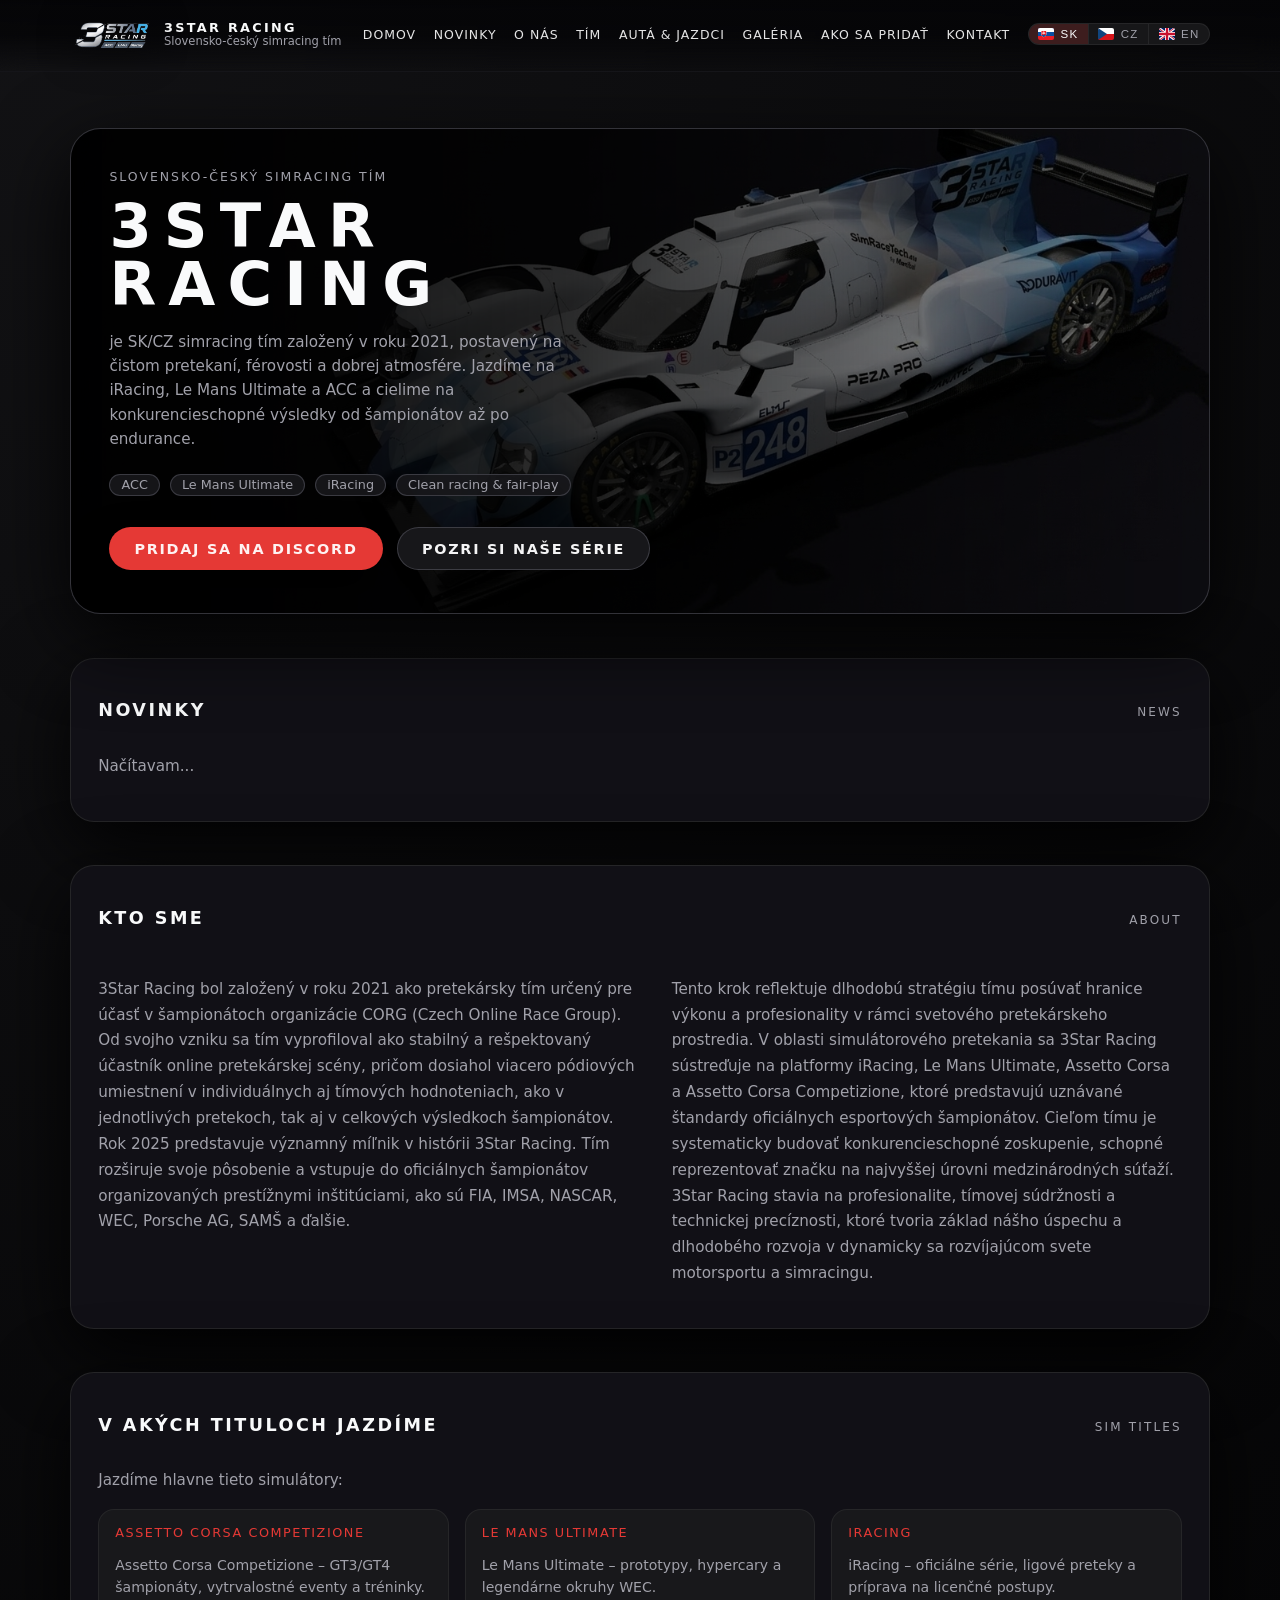
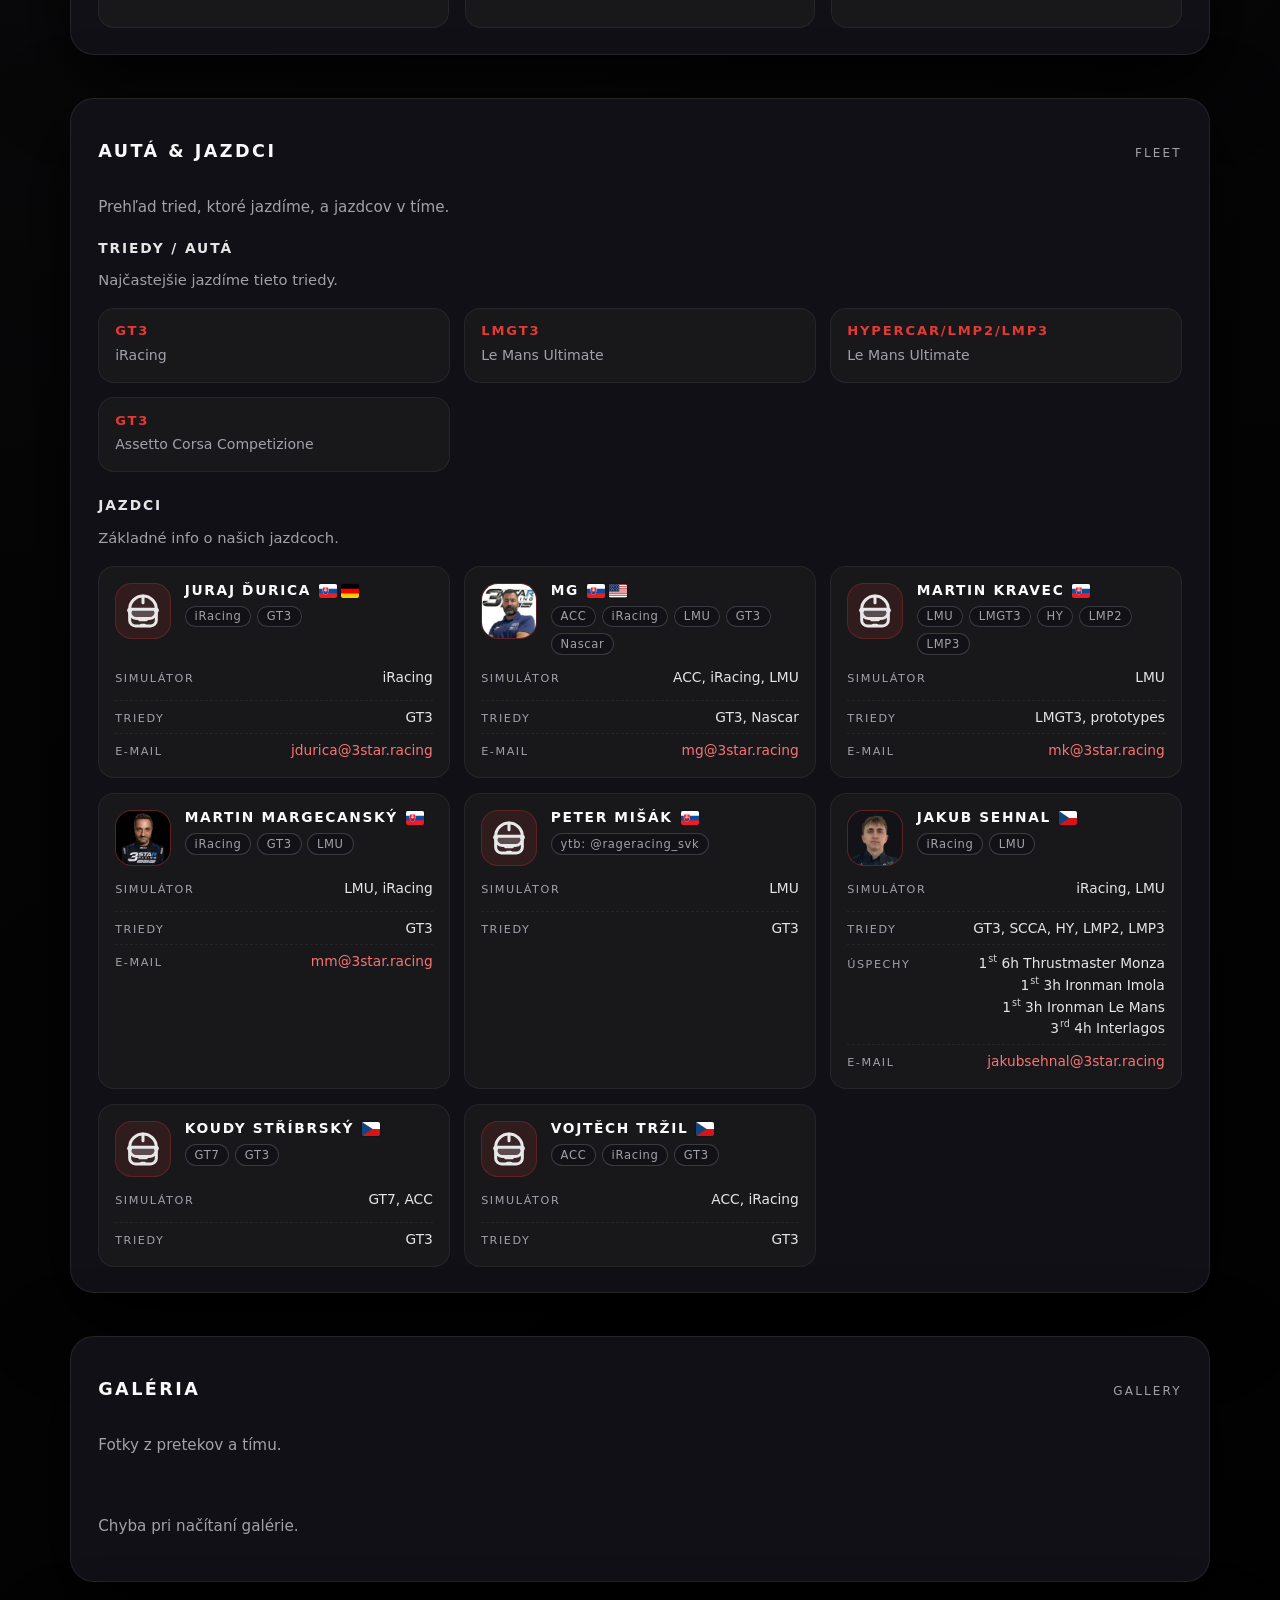
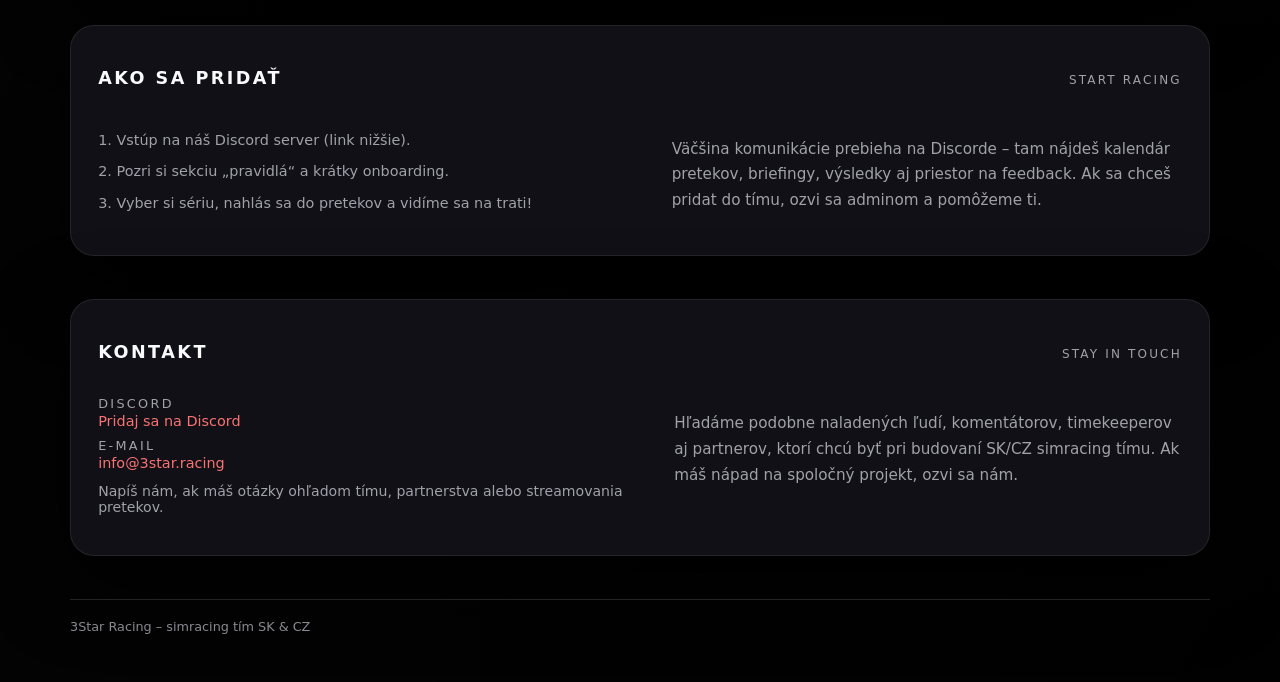
==== commit a5444660: "Added news on page" ====
--- a/index.html
+++ b/index.html
@@ -22,29 +22,30 @@
       </a>
       <nav class="nav-links">
         <a href="#home" class="nav-link" data-i18n="nav_home">Domov</a>
+        <a href="#news" class="nav-link" data-i18n="news_title">Novinky</a>
         <a href="#about" class="nav-link" data-i18n="nav_about">O nás</a>
         <a href="#community" class="nav-link" data-i18n="nav_community">Tím</a>
         <a href="#fleet" class="nav-link" data-i18n="nav_fleet">Autá &amp; jazdci</a>
         <a href="#gallery" class="nav-link" data-i18n="nav_gallery">Galéria</a>
         <a href="#join" class="nav-link" data-i18n="nav_join">Ako sa pridať</a>
         <a href="#contact" class="nav-link" data-i18n="nav_contact">Kontakt</a>
-
-        <div class="lang-switcher" aria-label="Language switcher">
-          <!-- jednoduché onclick volania -->
-          <button class="lang-btn active" data-lang="sk" onclick="setLanguage('sk')">
-            <img src="flags/sk.svg" alt="SK" class="lang-flag" />
-            SK
-          </button>
-          <button class="lang-btn" data-lang="cz" onclick="setLanguage('cz')">
-            <img src="flags/cz.svg" alt="CZ" class="lang-flag" />
-            CZ
-          </button>
-          <button class="lang-btn" data-lang="en" onclick="setLanguage('en')">
-            <img src="flags/gb.svg" alt="EN" class="lang-flag" />
-            EN
-          </button>
-        </div>
       </nav>
+
+      <div class="lang-switcher" aria-label="Language switcher">
+        <!-- jednoduché onclick volania -->
+        <button class="lang-btn active" data-lang="sk" onclick="setLanguage('sk')">
+          <img src="flags/sk.svg" alt="SK" class="lang-flag" />
+          SK
+        </button>
+        <button class="lang-btn" data-lang="cz" onclick="setLanguage('cz')">
+          <img src="flags/cz.svg" alt="CZ" class="lang-flag" />
+          CZ
+        </button>
+        <button class="lang-btn" data-lang="en" onclick="setLanguage('en')">
+          <img src="flags/gb.svg" alt="EN" class="lang-flag" />
+          EN
+        </button>
+      </div>
     </div>
   </header>
 
@@ -80,6 +81,27 @@
             <a href="#community" class="btn btn-ghost" data-i18n="hero_cta_secondary">
               Pozri si naše série
             </a>
+          </div>
+        </div>
+      </section>
+
+      <!-- NEWS -->
+      <section id="news">
+        <div class="section-card">
+          <div class="section-header">
+            <h2 class="section-title" data-i18n="news_title">Novinky</h2>
+            <span class="section-kicker">News</span>
+          </div>
+          <div id="news-container">
+            <p class="muted" data-i18n="news_loading">Načítavam...</p>
+          </div>
+
+          <div class="news-pagination" id="news-pagination" style="display: none;">
+            <button class="btn btn-ghost btn-sm" id="btn-prev-news" onclick="changeNewsPage(-1)"
+              data-i18n="news_prev">Predchádzajúce</button>
+            <span id="news-page-indicator" class="muted" style="margin: 0 1rem; font-size: 0.9em;"></span>
+            <button class="btn btn-ghost btn-sm" id="btn-next-news" onclick="changeNewsPage(1)"
+              data-i18n="news_next">Ďalšie</button>
           </div>
         </div>
       </section>
--- a/style.css
+++ b/style.css
@@ -726,6 +726,40 @@
 
 /* RESPONSIVE */
 
+/* Navbar wrap — spustí sa skôr ako ostatné layout zmeny */
+@media (max-width: 1200px) {
+  .nav-inner {
+    padding-inline: 1.1rem;
+    flex-wrap: wrap;
+    justify-content: space-between;
+    gap: 0.3rem 1.1rem;
+  }
+
+  .nav-links {
+    order: 3;
+    width: 100%;
+    margin-left: 0;
+    margin-top: 0;
+    justify-content: center;
+    flex-wrap: wrap;
+    gap: 0.75rem 1.25rem;
+    font-size: 0.8rem;
+  }
+
+  .nav-link {
+    font-size: 1.3rem;
+  }
+
+  .lang-switcher {
+    order: 2;
+    margin-left: auto;
+  }
+
+  :root {
+    --nav-height: 120px;
+  }
+}
+
 @media (max-width: 1072px) {
   .hero {
     min-height: 320px;
@@ -740,26 +774,6 @@
     padding-inline: 1.1rem;
   }
 
-  .nav-inner {
-    padding-inline: 1.1rem;
-    flex-wrap: wrap;
-    justify-content: space-between;
-  }
-
-  .nav-links {
-    width: 100%;
-    margin-left: 0;
-    margin-top: 0.6rem;
-    justify-content: center;
-    flex-wrap: wrap;
-    gap: 0.75rem 1.25rem;
-    font-size: 0.8rem;
-  }
-
-  :root {
-    --nav-height: 140px;
-  }
-
   .two-col,
   .sim-grid,
   .contact-grid {
@@ -779,15 +793,27 @@
   }
 }
 
-@media (max-width: 819px) {
-  .lang-switcher {
-    flex: 0 0 100%;
-    justify-content: center;
-    margin-top: 0.2rem;
+@media (max-width: 1029px) {
+  .nav-link {
+    font-size: 1.0rem;
+  }
+}
+
+
+@media (max-width: 839px) {
+  .nav-link {
+    font-size: 0.8rem;
+  }
+}
+
+@media (max-width: 709px) {
+
+  .nav-link {
+    font-size: 0.7rem;
   }
 
   :root {
-    --nav-height: 170px;
+    --nav-height: 110px;
   }
 }
 
@@ -821,18 +847,12 @@
   }
 
   .nav-link {
-    font-size: 0.72rem;
+    font-size: 0.95rem;
     letter-spacing: 0.1em;
   }
 
-  .lang-switcher {
-    flex: 0 0 100%;
-    justify-content: center;
-    margin-top: 0.2rem;
-  }
-
   :root {
-    --nav-height: 160px;
+    --nav-height: 140px;
   }
 
   .hero {
@@ -1085,8 +1105,13 @@
   transition: background 0.15s, border-color 0.15s, opacity 0.15s;
 }
 
-.lightbox-prev { left: 1.25rem; }
-.lightbox-next { right: 1.25rem; }
+.lightbox-prev {
+  left: 1.25rem;
+}
+
+.lightbox-next {
+  right: 1.25rem;
+}
 
 .lightbox-prev:hover,
 .lightbox-next:hover {
@@ -1112,13 +1137,18 @@
   .gallery-grid {
     grid-template-columns: repeat(2, minmax(0, 1fr));
   }
-  .lightbox-prev { left: 0.4rem; }
-  .lightbox-next { right: 0.4rem; }
+
+  .lightbox-prev {
+    left: 0.4rem;
+  }
+
+  .lightbox-next {
+    right: 0.4rem;
+  }
 }
 
 @media (max-width: 420px) {
   .gallery-grid {
     grid-template-columns: minmax(0, 1fr);
   }
-}
 }
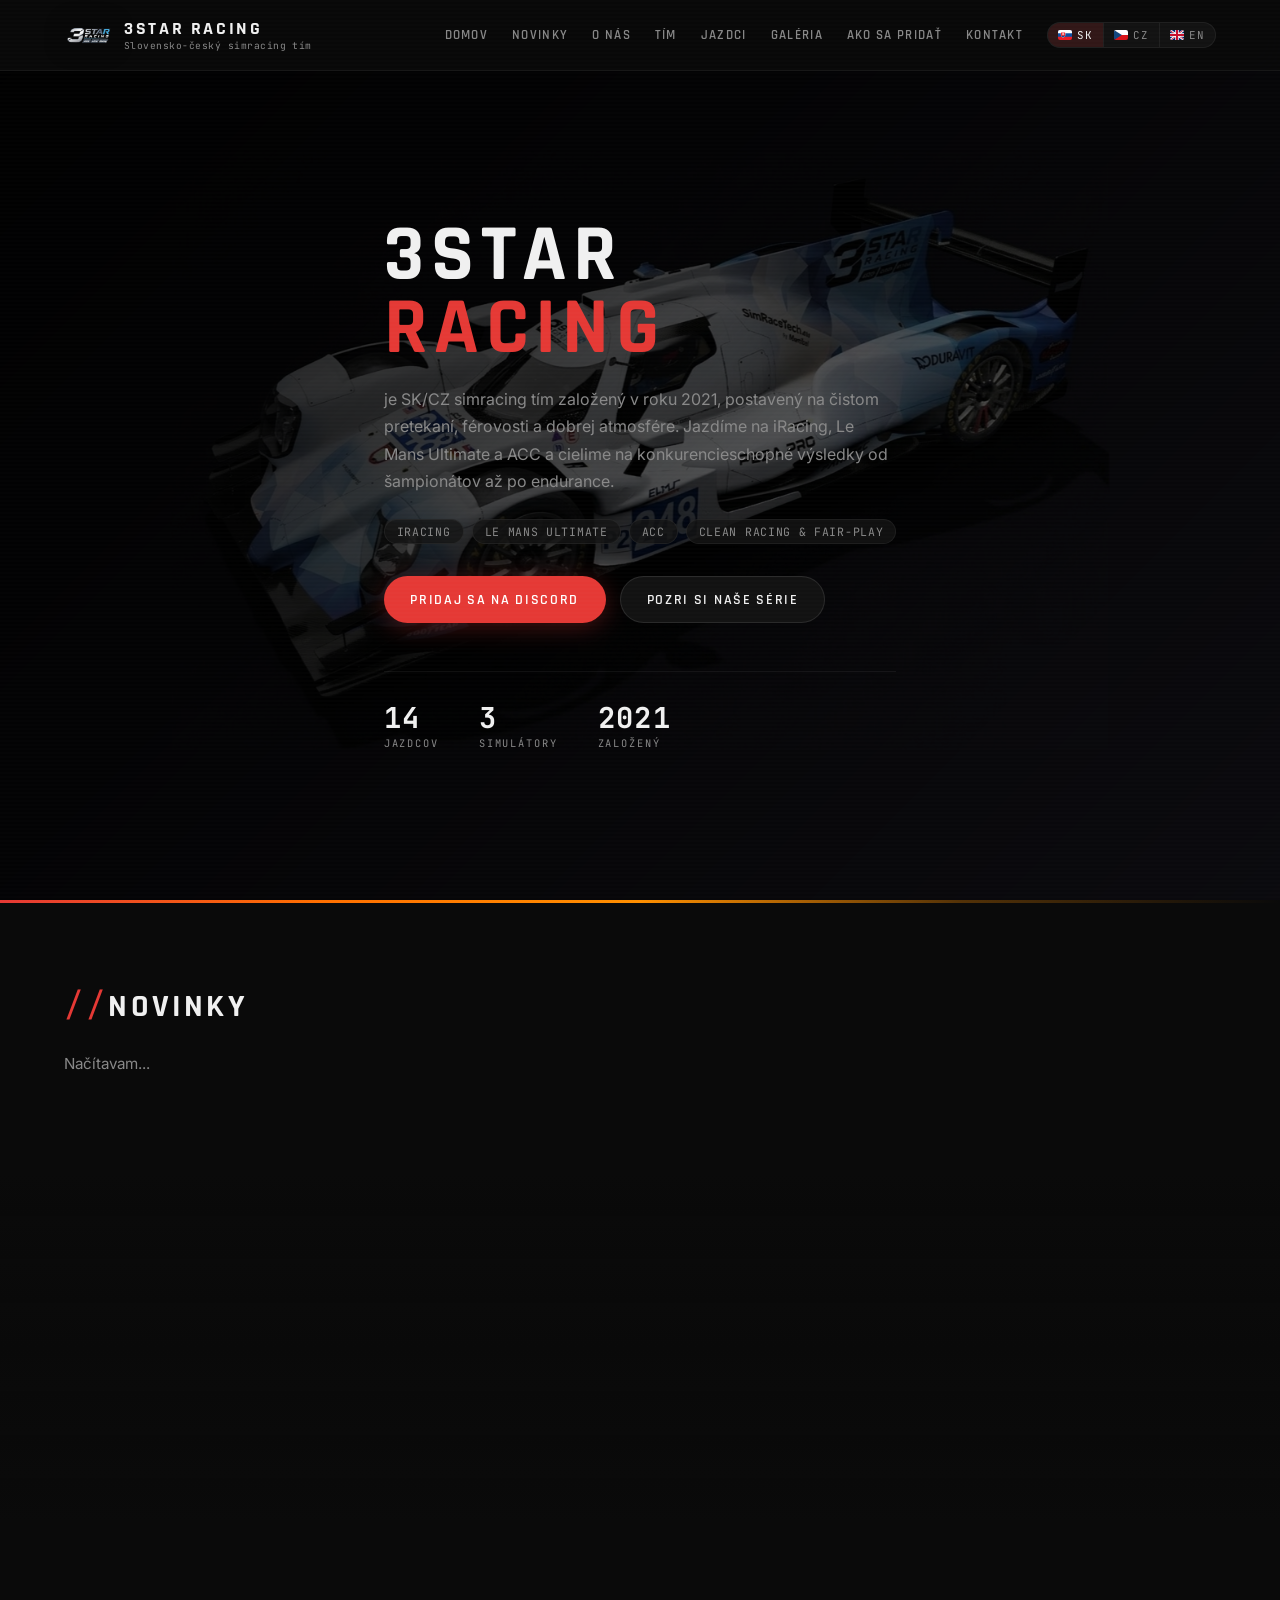
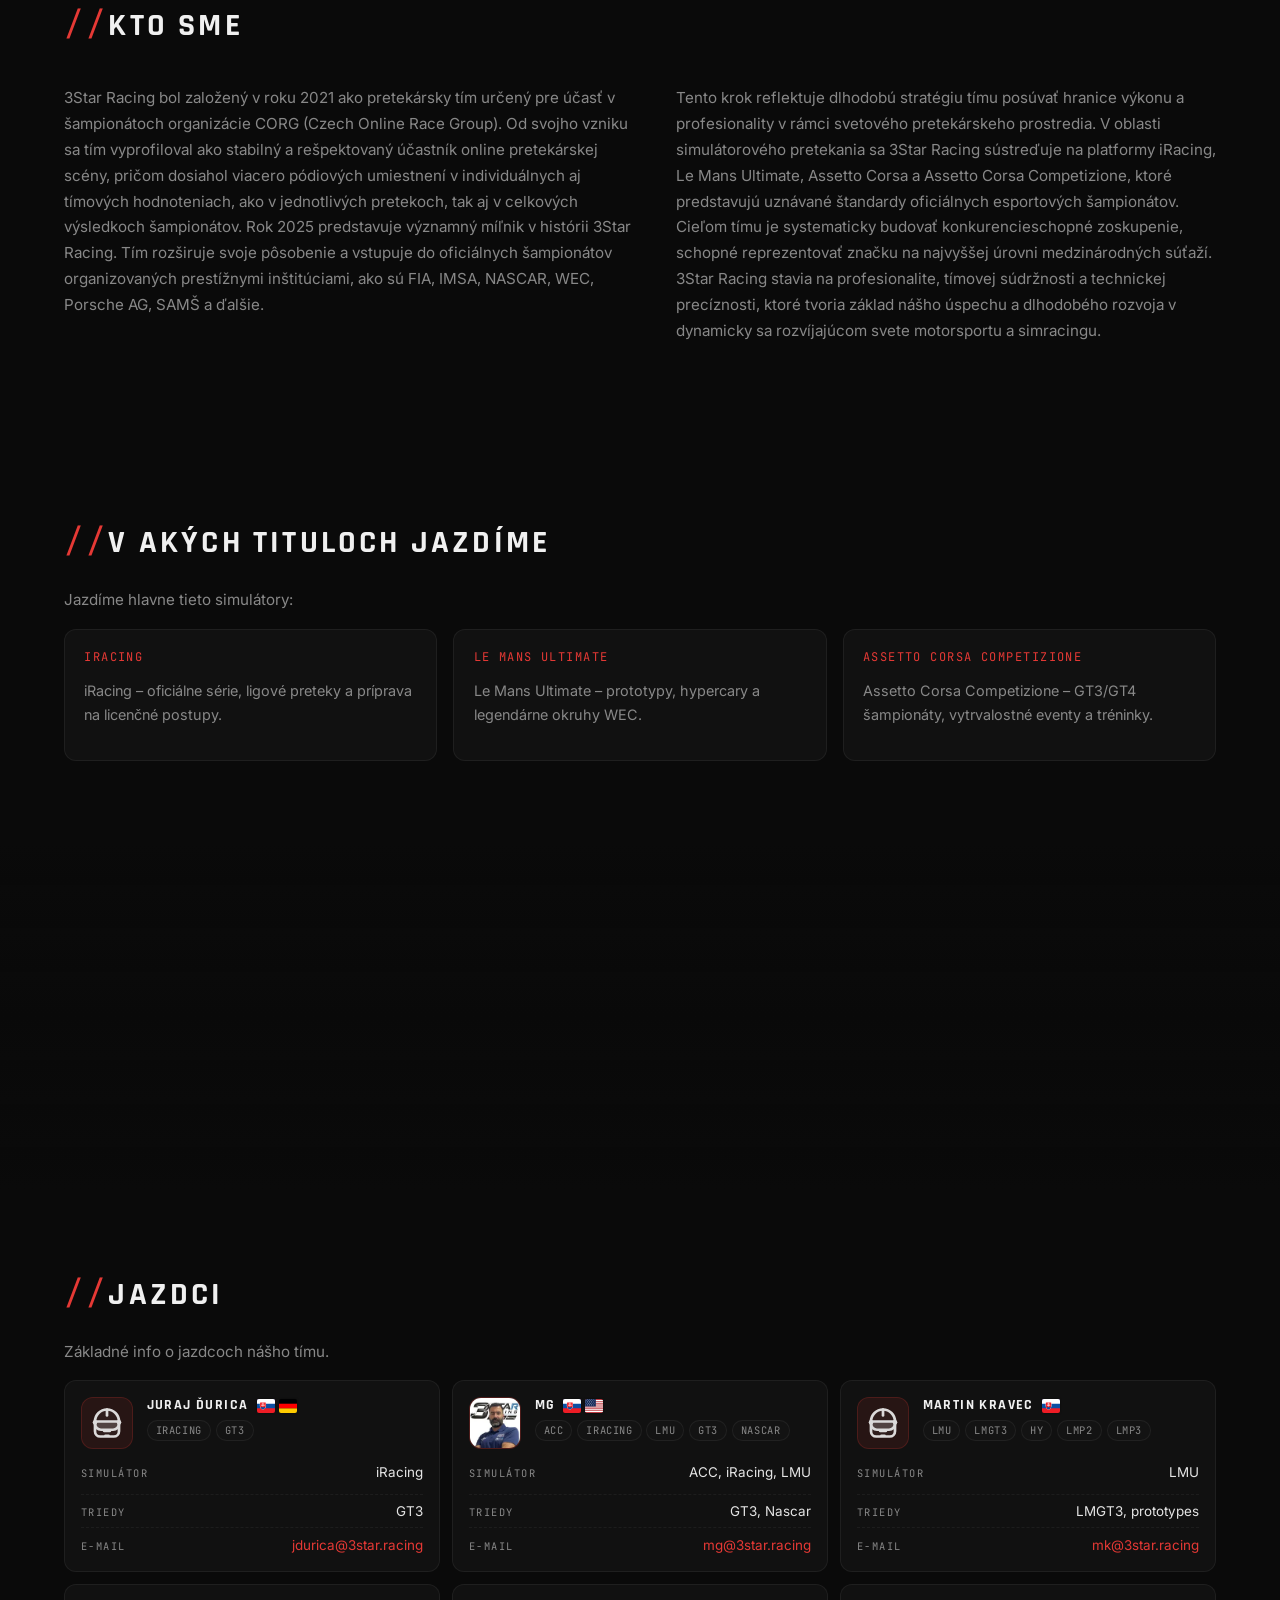
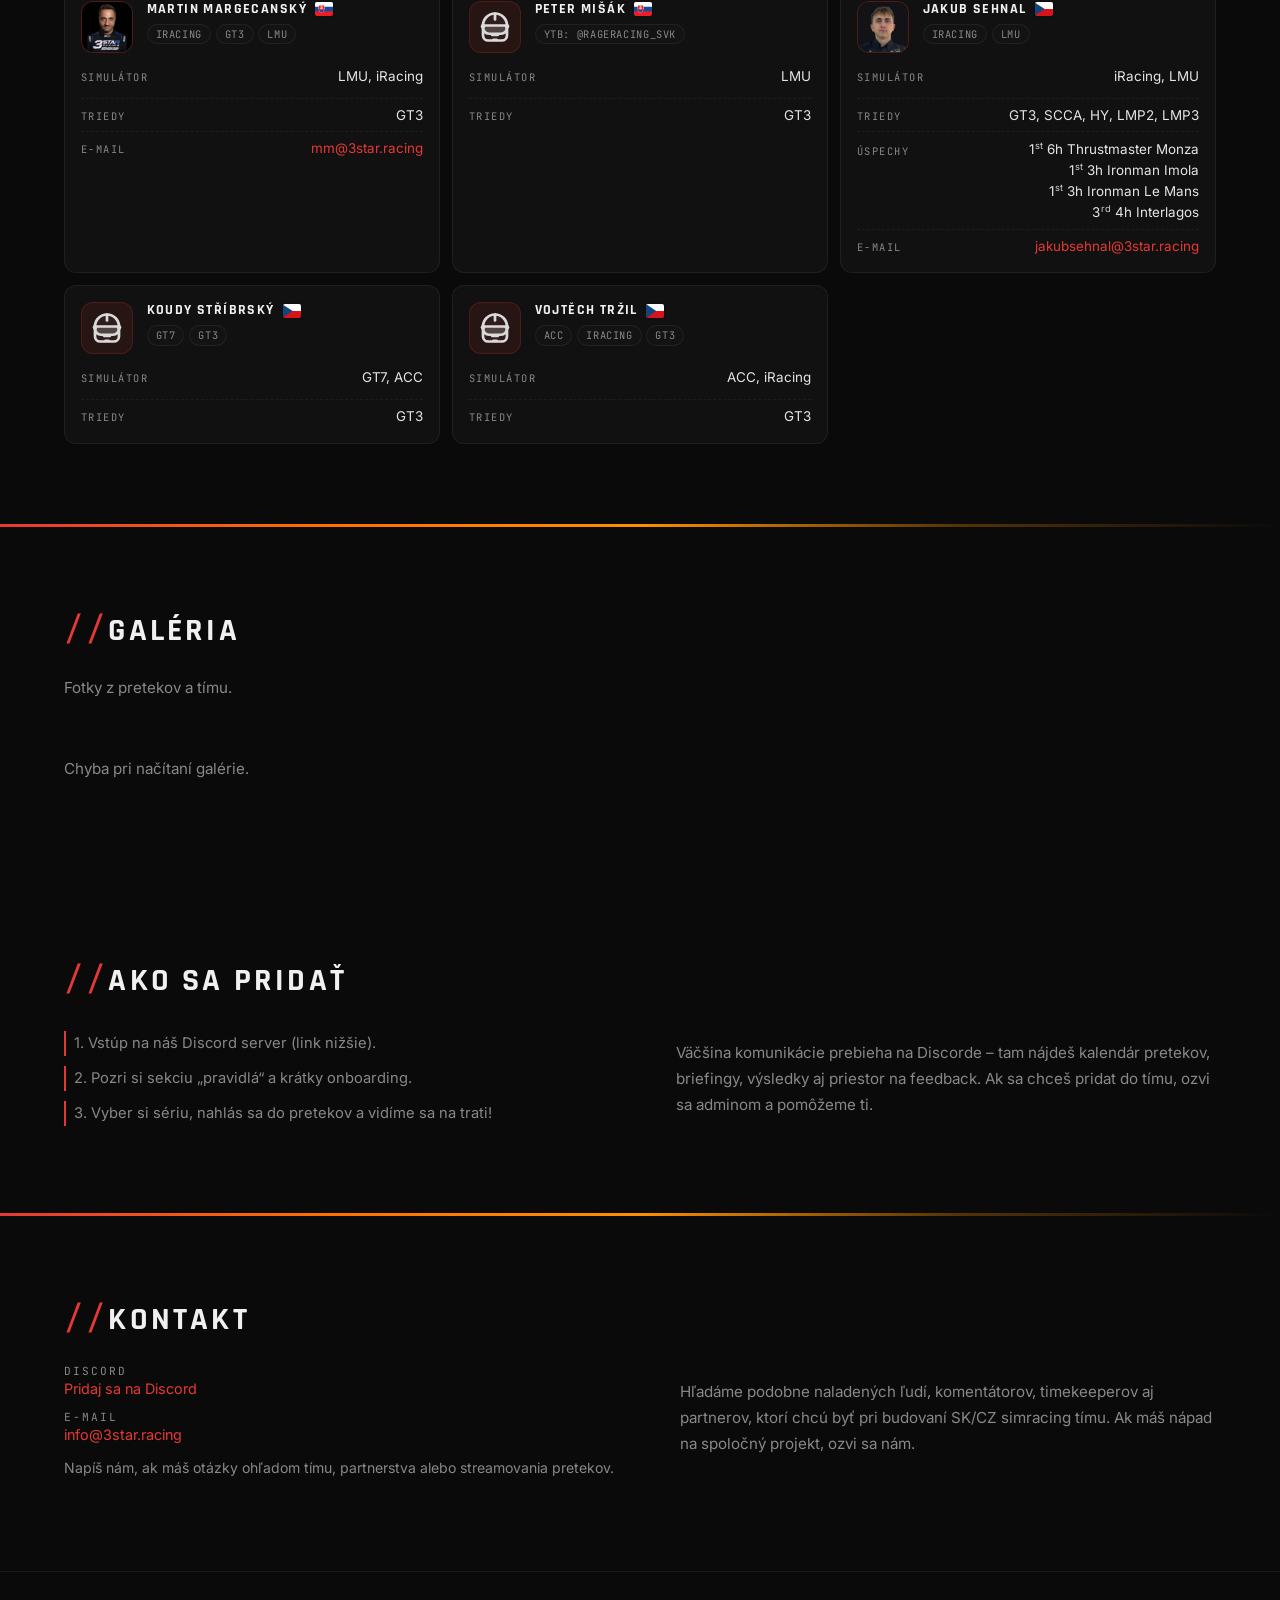
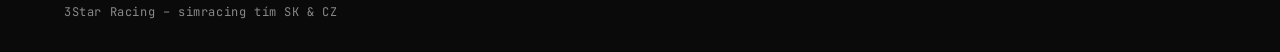
==== commit 5eaaa80d: "Massive redesign" ====
--- a/index.html
+++ b/index.html
@@ -5,6 +5,11 @@
   <meta charset="UTF-8" />
   <meta name="viewport" content="width=device-width, initial-scale=1.0" />
   <title>3Star Racing – Simracing tím SK/CZ</title>
+  <link rel="preconnect" href="https://fonts.googleapis.com">
+  <link rel="preconnect" href="https://fonts.gstatic.com" crossorigin>
+  <link
+    href="https://fonts.googleapis.com/css2?family=Rajdhani:wght@500;600;700&family=Inter:wght@400;500;600&family=JetBrains+Mono:wght@400;500;700&display=swap"
+    rel="stylesheet">
   <link rel="stylesheet" href="style.css">
 </head>
 
@@ -20,6 +25,7 @@
           </span>
         </div>
       </a>
+
       <nav class="nav-links">
         <a href="#home" class="nav-link" data-i18n="nav_home">Domov</a>
         <a href="#news" class="nav-link" data-i18n="news_title">Novinky</a>
@@ -31,8 +37,12 @@
         <a href="#contact" class="nav-link" data-i18n="nav_contact">Kontakt</a>
       </nav>
 
+      <button class="nav-toggle" aria-label="More navigation">
+        <span></span><span></span><span></span>
+      </button>
+      <div class="nav-overflow" id="nav-overflow"></div>
+
       <div class="lang-switcher" aria-label="Language switcher">
-        <!-- jednoduché onclick volania -->
         <button class="lang-btn active" data-lang="sk" onclick="setLanguage('sk')">
           <img src="flags/sk.svg" alt="SK" class="lang-flag" />
           SK
@@ -49,277 +59,276 @@
     </div>
   </header>
 
-  <div class="page" id="top">
-    <main>
-      <!-- HERO -->
-      <section id="home" class="hero">
-        <div class="hero-content">
-          <div class="badge" data-i18n="hero_tagline">
-            Slovensko-česká simracing tím
-          </div>
-          <h1 class="hero-title">
-            <span data-i18n="hero_title_line1">3STAR</span>
-            <span data-i18n="hero_title_line2">RACING</span>
-          </h1>
-          <p class="hero-tagline" data-i18n="hero_intro">
-            Tím simracerov zo Slovenska a Česka, ktorí chcú jazdiť čisto,
-            férovo a v dobrej atmosfére. Od prvých kôl až po endurance
-            šampionáty – máme miesto pre každého.
+  <main id="top">
+    <!-- HERO -->
+    <section id="home" class="hero">
+      <div class="hero-bg"></div>
+      <div class="hero-overlay"></div>
+      <div class="hero-content container">
+        <!-- <div class="hero-prefix">// SEASON 2026</div> -->
+        <h1 class="hero-title">
+          <span data-i18n="hero_title_line1">3STAR</span>
+          <span data-i18n="hero_title_line2">RACING</span>
+        </h1>
+        <p class="hero-tagline" data-i18n="hero_intro">
+          Tím simracerov zo Slovenska a Česka, ktorí chcú jazdiť čisto,
+          férovo a v dobrej atmosfére. Od prvých kôl až po endurance
+          šampionáty – máme miesto pre každého.
+        </p>
+        <div class="hero-meta">
+          <span>iRacing</span>
+          <span>Le Mans Ultimate</span>
+          <span>ACC</span>
+          <span>Clean racing &amp; fair-play</span>
+        </div>
+        <div class="hero-actions">
+          <a href="https://discord.gg/dmPUFsfekv" class="btn btn-primary" target="_blank" rel="noreferrer"
+            data-i18n="hero_cta_primary">
+            Pridaj sa na Discord
+          </a>
+          <a href="#community" class="btn btn-ghost" data-i18n="hero_cta_secondary">
+            Pozri si naše série
+          </a>
+        </div>
+        <!-- Telemetry stats -->
+        <div class="hero-stats">
+          <div class="stat-block">
+            <span class="stat-value">14</span>
+            <span class="stat-label" data-i18n="stat_drivers">JAZDCI</span>
+          </div>
+          <div class="stat-block">
+            <span class="stat-value">3</span>
+            <span class="stat-label" data-i18n="stat_sims">SIMULÁTORY</span>
+          </div>
+          <div class="stat-block">
+            <span class="stat-value">2021</span>
+            <span class="stat-label" data-i18n="stat_founded">ZALOŽENÝ</span>
+          </div>
+        </div>
+      </div>
+    </section>
+
+    <hr class="rpm-divider">
+
+    <!-- NEWS -->
+    <section id="news" class="reveal">
+      <div class="container">
+        <div class="section-header">
+          <h2 class="section-title">
+            <span class="section-prefix">// </span>
+            <span data-i18n="news_title">Novinky</span>
+          </h2>
+        </div>
+        <div id="news-container">
+          <p class="muted" data-i18n="news_loading">Načítavam...</p>
+        </div>
+
+        <div class="news-pagination" id="news-pagination" style="display: none;">
+          <button class="btn btn-ghost btn-sm" id="btn-prev-news" onclick="changeNewsPage(-1)"
+            data-i18n="news_prev">Predchádzajúce</button>
+          <span id="news-page-indicator" class="muted" style="margin: 0 1rem; font-size: 0.9em;"></span>
+          <button class="btn btn-ghost btn-sm" id="btn-next-news" onclick="changeNewsPage(1)"
+            data-i18n="news_next">Ďalšie</button>
+        </div>
+      </div>
+    </section>
+
+    <!-- PARALLAX BREAK -->
+    <div class="parallax-break" style="background-image: url('images/bg_1.png')"></div>
+
+    <!-- ABOUT -->
+    <section id="about" class="reveal">
+      <div class="container">
+        <div class="section-header">
+          <h2 class="section-title">
+            <span class="section-prefix">// </span>
+            <span data-i18n="about_title">Kto sme</span>
+          </h2>
+        </div>
+        <div class="two-col">
+          <p class="muted" data-i18n="about_body">
+            3Star Racing je tím simracerov z SK a CZ, ktorí milujú čisté
+            preteky, fair-play a dobrú atmosféru. Organizujeme ligy, fun race
+            a endurance preteky v obľúbených simulátoroch a radi pomôžeme
+            nováčikom s prvými kolami.
           </p>
-          <div class="hero-meta">
-            <span>ACC</span>
-            <span>Le Mans Ultimate</span>
-            <span>iRacing</span>
-            <span>Clean racing &amp; fair-play</span>
-          </div>
-          <div class="hero-actions">
-            <!-- TODO: doplň reálny Discord invite -->
-            <a href="https://discord.gg/dmPUFsfekv" class="btn btn-primary" target="_blank" rel="noreferrer"
-              data-i18n="hero_cta_primary">
-              Pridaj sa na Discord
-            </a>
-            <a href="#community" class="btn btn-ghost" data-i18n="hero_cta_secondary">
-              Pozri si naše série
-            </a>
-          </div>
-        </div>
-      </section>
-
-      <!-- NEWS -->
-      <section id="news">
-        <div class="section-card">
-          <div class="section-header">
-            <h2 class="section-title" data-i18n="news_title">Novinky</h2>
-            <span class="section-kicker">News</span>
-          </div>
-          <div id="news-container">
-            <p class="muted" data-i18n="news_loading">Načítavam...</p>
-          </div>
-
-          <div class="news-pagination" id="news-pagination" style="display: none;">
-            <button class="btn btn-ghost btn-sm" id="btn-prev-news" onclick="changeNewsPage(-1)"
-              data-i18n="news_prev">Predchádzajúce</button>
-            <span id="news-page-indicator" class="muted" style="margin: 0 1rem; font-size: 0.9em;"></span>
-            <button class="btn btn-ghost btn-sm" id="btn-next-news" onclick="changeNewsPage(1)"
-              data-i18n="news_next">Ďalšie</button>
-          </div>
-        </div>
-      </section>
-
-      <!-- ABOUT -->
-      <section id="about">
-        <div class="section-card">
-          <div class="section-header">
-            <h2 class="section-title" data-i18n="about_title">Kto sme</h2>
-            <span class="section-kicker">About</span>
-          </div>
-          <div class="two-col">
-            <p class="muted" data-i18n="about_body">
-              3Star Racing je tím simracerov z SK a CZ, ktorí milujú čisté
-              preteky, fair-play a dobrú atmosféru. Organizujeme ligy, fun race
-              a endurance preteky v obľúbených simulátoroch a radi pomôžeme
-              nováčikom s prvými kolami.
+          <p class="muted" data-i18n="about_body_extra">
+            Nezáleží na tom, ako dlho jazdíš – dôležitý je prístup. Venujeme sa
+            nastaveniu simulátorov, zdieľaniu setupov, spoločným tréningom aj
+            analýze replayov, aby si sa mohol krok za krokom zlepšovať.
+          </p>
+        </div>
+      </div>
+    </section>
+
+    <!-- COMMUNITY -->
+    <section id="community" class="reveal">
+      <div class="container">
+        <div class="section-header">
+          <h2 class="section-title">
+            <span class="section-prefix">// </span>
+            <span data-i18n="community_title">V akých tituloch jazdíme</span>
+          </h2>
+        </div>
+        <p class="muted" data-i18n="community_intro">
+          Jazdíme hlavne tieto simulátory:
+        </p>
+
+        <div class="sim-grid">
+          <div class="sim-card">
+            <div class="sim-title">iRacing</div>
+            <p class="sim-body" data-i18n="community_item_ir">
+              iRacing – oficiálne série, ligové preteky a príprava na
+              licenčné postupy.
             </p>
-            <p class="muted" data-i18n="about_body_extra">
-              Nezáleží na tom, ako dlho jazdíš – dôležitý je prístup. Venujeme sa
-              nastaveniu simulátorov, zdieľaniu setupov, spoločným tréningom aj
-              analýze replayov, aby si sa mohol krok za krokom zlepšovať.
+          </div>
+          <div class="sim-card">
+            <div class="sim-title">Le Mans Ultimate</div>
+            <p class="sim-body" data-i18n="community_item_lmu">
+              Le Mans Ultimate – prototypy, hypercary a legendárne okruhy WEC.
             </p>
           </div>
-        </div>
-      </section>
-
-      <!-- COMMUNITY -->
-      <section id="community">
-        <div class="section-card">
-          <div class="section-header">
-            <h2 class="section-title" data-i18n="community_title">
-              V akých tituloch jazdíme
-            </h2>
-            <span class="section-kicker">Sim titles</span>
-          </div>
-          <p class="muted" data-i18n="community_intro">
-            Jazdíme hlavne tieto simulátory:
+          <div class="sim-card">
+            <div class="sim-title">Assetto Corsa Competizione</div>
+            <p class="sim-body" data-i18n="community_item_acc">
+              Assetto Corsa Competizione – GT3/GT4 šampionáty, vytrvalostné
+              eventy a tréninky.
+            </p>
+          </div>
+        </div>
+      </div>
+    </section>
+
+    <!-- PARALLAX BREAK -->
+    <div class="parallax-break" style="background-image: url('images/bg_5.png')"></div>
+
+    <!-- FLEET -->
+    <section id="fleet" class="reveal">
+      <div class="container">
+        <div class="section-header">
+          <h2 class="section-title">
+            <span class="section-prefix">// </span>
+            <span data-i18n="fleet_title">Autá &amp; jazdci</span>
+          </h2>
+        </div>
+
+        <p class="muted" data-i18n="fleet_intro">
+          Základné info o jazdcoch nášho tímu.
+        </p>
+
+        <div class="driver-grid" id="driver-grid"></div>
+      </div>
+    </section>
+
+    <hr class="rpm-divider">
+
+    <!-- GALLERY -->
+    <section id="gallery" class="reveal">
+      <div class="container">
+        <div class="section-header">
+          <h2 class="section-title">
+            <span class="section-prefix">// </span>
+            <span data-i18n="gallery_title">Galéria</span>
+          </h2>
+        </div>
+        <p class="muted" data-i18n="gallery_intro">Fotky z pretekov a tímu.</p>
+        <div class="gallery-tabs" id="gallery-tabs" role="tablist"></div>
+        <div class="gallery-grid" id="gallery-grid" aria-live="polite">
+          <p class="muted" data-i18n="gallery_loading">Načítavam...</p>
+        </div>
+      </div>
+    </section>
+
+    <!-- JOIN -->
+    <section id="join" class="reveal">
+      <div class="container">
+        <div class="section-header">
+          <h2 class="section-title">
+            <span class="section-prefix">// </span>
+            <span data-i18n="join_title">Ako sa pridať</span>
+          </h2>
+        </div>
+        <div class="two-col">
+          <div class="muted">
+            <ul class="steps">
+              <li data-i18n="join_step1">
+                1. Vstúp na náš Discord server (link nižšie).
+              </li>
+              <li data-i18n="join_step2">
+                2. Pozri si sekciu „pravidlá" a krátky onboarding.
+              </li>
+              <li data-i18n="join_step3">
+                3. Vyber si sériu, nahlás sa do pretekov a vidíme sa na trati!
+              </li>
+            </ul>
+          </div>
+          <p class="muted" data-i18n="join_note">
+            Väčšina komunikácie prebieha na Discorde – tam nájdeš kalendár
+            pretekov, briefingy, výsledky aj priestor na feedback. Ak si
+            úplný nováčik, ozvi sa adminom a pomôžeme ti s nastavením a prvými
+            jazdami.
           </p>
-
-          <div class="sim-grid">
-            <div class="sim-card">
-              <div class="sim-title">Assetto Corsa Competizione</div>
-              <p class="sim-body" data-i18n="community_item_acc">
-                Assetto Corsa Competizione – GT3/GT4 šampionáty, vytrvalostné
-                eventy a tréninky.
-              </p>
-            </div>
-            <div class="sim-card">
-              <div class="sim-title">Le Mans Ultimate</div>
-              <p class="sim-body" data-i18n="community_item_lmu">
-                Le Mans Ultimate – prototypy, hypercary a legendárne okruhy WEC.
-              </p>
-            </div>
-            <div class="sim-card">
-              <div class="sim-title">iRacing</div>
-              <p class="sim-body" data-i18n="community_item_ir">
-                iRacing – oficiálne série, ligové preteky a príprava na
-                licenčné postupy.
-              </p>
-            </div>
-          </div>
-        </div>
-      </section>
-
-
-      <!-- FLEET -->
-      <section id="fleet">
-        <div class="section-card">
-          <div class="section-header">
-            <h2 class="section-title" data-i18n="fleet_title">Autá &amp; jazdci</h2>
-            <span class="section-kicker">Fleet</span>
-          </div>
-
-          <p class="muted" data-i18n="fleet_intro">
-            Prehľad tried, ktoré jazdíme, a jazdcov v tíme.
+        </div>
+      </div>
+    </section>
+
+    <hr class="rpm-divider">
+
+    <!-- CONTACT -->
+    <section id="contact" class="reveal">
+      <div class="container">
+        <div class="section-header">
+          <h2 class="section-title">
+            <span class="section-prefix">// </span>
+            <span data-i18n="contact_title">Kontakt</span>
+          </h2>
+        </div>
+        <div class="contact-grid">
+          <div>
+            <ul class="contact-list">
+              <li class="contact-item">
+                <span class="contact-label" data-i18n="contact_discord_label">
+                  Discord
+                </span>
+                <span class="contact-value">
+                  <a href="https://discord.gg/dmPUFsfekv" target="_blank" rel="noreferrer" data-i18n="hero_cta_primary">
+                    discord
+                  </a>
+                </span>
+              </li>
+              <li class="contact-item">
+                <span class="contact-label" data-i18n="contact_email_label">
+                  E-mail
+                </span>
+                <span class="contact-value">
+                  <a href="mailto:info@3star.racing">
+                    info@3star.racing
+                  </a>
+                </span>
+              </li>
+            </ul>
+            <p class="contact-note" data-i18n="contact_note">
+              Napíš nám, ak máš otázky ohľadom ligy, partnerstva alebo
+              streamovania pretekov.
+            </p>
+          </div>
+          <p class="muted" data-i18n="contact_right">
+            Hľadáme podobne naladených ľudí, komentátorov, timekeeperov aj
+            partnerov, ktorí chcú byť pri budovaní SK/CZ simracing tímu. Ak
+            máš nápad na spoločný projekt alebo špeciálny event, ozvi sa nám.
           </p>
-
-          <div class="fleet-grid">
-            <div>
-              <h3 class="fleet-subtitle" data-i18n="fleet_cars_title">Triedy / autá</h3>
-              <p class="muted fleet-note" data-i18n="fleet_cars_intro">
-                Najčastejšie jazdíme tieto triedy.
-              </p>
-
-              <div class="class-grid">
-                <div class="class-card">
-                  <div class="class-name">GT3</div>
-                  <p class="class-meta">iRacing</p>
-                </div>
-                <div class="class-card">
-                  <div class="class-name">LMGT3</div>
-                  <p class="class-meta">Le Mans Ultimate</p>
-                </div>
-                <div class="class-card">
-                  <div class="class-name">Hypercar/LMP2/LMP3</div>
-                  <p class="class-meta">Le Mans Ultimate</p>
-                </div>
-                <div class="class-card">
-                  <div class="class-name">GT3</div>
-                  <p class="class-meta">Assetto Corsa Competizione</p>
-                </div>
-              </div>
-            </div>
-
-            <div>
-              <h3 class="fleet-subtitle" data-i18n="fleet_drivers_title">Jazdci</h3>
-              <p class="muted fleet-note" data-i18n="fleet_drivers_intro">
-                Základné info o našich jazdcoch.
-              </p>
-
-              <div class="driver-grid" id="driver-grid"></div>
-            </div>
-          </div>
-        </div>
-      </section>
-
-      <!-- GALLERY -->
-      <section id="gallery">
-        <div class="section-card">
-          <div class="section-header">
-            <h2 class="section-title" data-i18n="gallery_title">Galéria</h2>
-            <span class="section-kicker">Gallery</span>
-          </div>
-          <p class="muted" data-i18n="gallery_intro">Fotky z pretekov a tímu.</p>
-          <div class="gallery-tabs" id="gallery-tabs" role="tablist"></div>
-          <div class="gallery-grid" id="gallery-grid" aria-live="polite">
-            <p class="muted" data-i18n="gallery_loading">Načítavam...</p>
-          </div>
-        </div>
-      </section>
-
-      <!-- JOIN -->
-      <section id="join">
-        <div class="section-card">
-          <div class="section-header">
-            <h2 class="section-title" data-i18n="join_title">Ako sa pridať</h2>
-            <span class="section-kicker">Start racing</span>
-          </div>
-          <div class="two-col">
-            <div class="muted">
-              <ul class="steps">
-                <li data-i18n="join_step1">
-                  1. Vstúp na náš Discord server (link nižšie).
-                </li>
-                <li data-i18n="join_step2">
-                  2. Pozri si sekciu „pravidlá“ a krátky onboarding.
-                </li>
-                <li data-i18n="join_step3">
-                  3. Vyber si sériu, nahlás sa do pretekov a vidíme sa na trati!
-                </li>
-              </ul>
-            </div>
-            <p class="muted" data-i18n="join_note">
-              Väčšina komunikácie prebieha na Discorde – tam nájdeš kalendár
-              pretekov, briefingy, výsledky aj priestor na feedback. Ak si
-              úplný nováčik, ozvi sa adminom a pomôžeme ti s nastavením a prvými
-              jazdami.
-            </p>
-          </div>
-        </div>
-      </section>
-
-      <!-- CONTACT -->
-      <section id="contact">
-        <div class="section-card">
-          <div class="section-header">
-            <h2 class="section-title" data-i18n="contact_title">Kontakt</h2>
-            <span class="section-kicker">Stay in touch</span>
-          </div>
-          <div class="contact-grid">
-            <div>
-              <ul class="contact-list">
-                <li class="contact-item">
-                  <span class="contact-label" data-i18n="contact_discord_label">
-                    Discord
-                  </span>
-                  <span class="contact-value">
-                    <!-- TODO: doplň reálny invite link -->
-                    <a href="https://discord.gg/dmPUFsfekv" target="_blank" rel="noreferrer"
-                      data-i18n="hero_cta_primary">
-                      discord
-                    </a>
-                  </span>
-                </li>
-                <li class="contact-item">
-                  <span class="contact-label" data-i18n="contact_email_label">
-                    E-mail
-                  </span>
-                  <span class="contact-value">
-                    <!-- TODO: uprav na skutočnú adresu -->
-                    <a href="mailto:info@3star.racing">
-                      info@3star.racing
-                    </a>
-                  </span>
-                </li>
-              </ul>
-              <p class="contact-note" data-i18n="contact_note">
-                Napíš nám, ak máš otázky ohľadom ligy, partnerstva alebo
-                streamovania pretekov.
-              </p>
-            </div>
-            <p class="muted" data-i18n="contact_right">
-              Hľadáme podobne naladených ľudí, komentátorov, timekeeperov aj
-              partnerov, ktorí chcú byť pri budovaní SK/CZ simracing tímu. Ak
-              máš nápad na spoločný projekt alebo špeciálny event, ozvi sa nám.
-            </p>
-          </div>
-        </div>
-      </section>
-    </main>
-
-    <footer>
+        </div>
+      </div>
+    </section>
+  </main>
+
+  <footer>
+    <div class="container footer-inner">
       <span data-i18n="footer_text">
         3Star Racing – simracing tím SK &amp; CZ
       </span>
-    </footer>
-  </div>
+    </div>
+  </footer>
 
   <!-- LIGHTBOX -->
   <div class="gallery-lightbox" id="gallery-lightbox" role="dialog" aria-modal="true" aria-label="Photo viewer" hidden>
--- a/style.css
+++ b/style.css
@@ -1,18 +1,25 @@
+/* ═══════════════════════════════════════════
+   3STAR RACING – MODERN REDESIGN
+═══════════════════════════════════════════ */
+
 :root {
-  --page-bg: #050506;
-  --card-bg: #111016;
-  --card-bg-soft: #18181b;
-  --hero-bg: #050506;
+  --page-bg: #0a0a0a;
+  --card-bg: #111111;
+  --card-bg-soft: #161616;
   --accent: #e53935;
-  --accent-soft: rgba(229, 57, 53, 0.18);
-  --text-main: #f9fafb;
-  --text-muted: #a1a1aa;
-  --border-soft: rgba(39, 39, 42, 0.9);
-  --border-hero: rgba(63, 63, 70, 0.8);
-  --radius-xl: 1.5rem;
+  --accent-soft: rgba(229, 57, 53, 0.15);
+  --accent-glow: rgba(229, 57, 53, 0.25);
+  --text-main: #f0f0f0;
+  --text-muted: #888888;
+  --border-soft: rgba(255, 255, 255, 0.06);
+  --radius-card: 0.75rem;
   --radius-full: 999px;
-  --shadow-soft: 0 24px 80px rgba(0, 0, 0, 0.9);
-  --nav-height: 80px;
+  --shadow-soft: 0 24px 80px rgba(0, 0, 0, 0.6);
+  --nav-height: 70px;
+  --container-max: 1200px;
+  --font-heading: 'Rajdhani', sans-serif;
+  --font-body: 'Inter', system-ui, sans-serif;
+  --font-mono: 'JetBrains Mono', 'Fira Code', monospace;
 }
 
 * {
@@ -26,13 +33,25 @@
 
 body {
   margin: 0;
-  font-family: system-ui, -apple-system, BlinkMacSystemFont, "Segoe UI", sans-serif;
+  font-family: var(--font-body);
   color: var(--text-main);
-  background:
-    radial-gradient(circle at top left, rgba(24, 24, 27, 0.7), transparent 55%),
-    radial-gradient(circle at bottom right, rgba(0, 0, 0, 0.8), transparent 55%),
-    var(--page-bg);
+  background: var(--page-bg);
   min-height: 100vh;
+  overflow-x: hidden;
+}
+
+/* Scanline texture overlay */
+body::after {
+  content: '';
+  position: fixed;
+  inset: 0;
+  background: repeating-linear-gradient(0deg,
+      transparent,
+      transparent 2px,
+      rgba(255, 255, 255, 0.012) 2px,
+      rgba(255, 255, 255, 0.012) 4px);
+  pointer-events: none;
+  z-index: 100;
 }
 
 a {
@@ -45,82 +64,243 @@
   display: block;
 }
 
-.page {
-  max-width: 1180px;
+/* CONTAINER */
+.container {
+  max-width: var(--container-max);
   margin: 0 auto;
-  padding: 1.6rem 1.25rem 3rem;
-}
-
-/* NAVBAR */
+  padding-inline: 1.5rem;
+}
+
+/* ═══════════════════════════════════════════
+   NAVBAR
+═══════════════════════════════════════════ */
 
 .nav {
-  position: sticky;
+  position: fixed;
   top: 0;
-  z-index: 20;
-  backdrop-filter: blur(14px);
-  background: linear-gradient(to bottom,
-      rgba(5, 5, 7, 0.96),
-      rgba(5, 5, 7, 0.85),
-      transparent);
-  border-bottom: 1px solid rgba(24, 24, 27, 0.9);
+  left: 0;
+  right: 0;
+  z-index: 50;
+  backdrop-filter: blur(16px);
+  background: rgba(10, 10, 10, 0.88);
+  border-bottom: 1px solid var(--border-soft);
 }
 
 .nav-inner {
-  max-width: 1180px;
+  max-width: var(--container-max);
   margin: 0 auto;
-  padding: 0.75rem 1.25rem 0.9rem;
+  padding: 0 1.5rem;
+  height: var(--nav-height);
   display: flex;
   align-items: center;
-  gap: 1.1rem;
+  gap: 1.5rem;
+  flex-wrap: nowrap;
+  position: relative;
 }
 
 .brand {
   display: flex;
   align-items: center;
   gap: 0.75rem;
+  flex-shrink: 0;
 }
 
 .brand-logo {
-  width: 82px;
+  width: 48px;
   height: auto;
-  filter: drop-shadow(0 0 20px rgba(0, 0, 0, 0.9));
+  filter: drop-shadow(0 0 12px rgba(0, 0, 0, 0.8));
 }
 
 .brand-text {
   display: flex;
   flex-direction: column;
-  line-height: 1.1;
+  line-height: 1.15;
 }
 
 .brand-title {
-  font-size: 0.8rem;
+  font-family: var(--font-heading);
+  font-size: 1.1rem;
   font-weight: 700;
   text-transform: uppercase;
-  letter-spacing: 0.18em;
+  letter-spacing: 0.15em;
 }
 
 .brand-subtitle {
-  font-size: 0.72rem;
-  color: var(--text-muted);
+  font-family: var(--font-mono);
+  font-size: 0.6rem;
+  color: var(--text-muted);
+  letter-spacing: 0.05em;
+}
+
+/* Hamburger / overflow toggle */
+.nav-toggle {
+  display: none;
+  flex-direction: column;
+  gap: 5px;
+  background: none;
+  border: none;
+  cursor: pointer;
+  padding: 6px;
+  flex-shrink: 0;
+}
+
+.nav-toggle.visible {
+  display: flex;
+}
+
+.nav-toggle span {
+  display: block;
+  width: 22px;
+  height: 2px;
+  background: var(--text-main);
+  border-radius: 2px;
+  transition: transform 0.3s, opacity 0.3s;
+}
+
+.nav-toggle.active span:nth-child(1) {
+  transform: rotate(45deg) translate(5px, 5px);
+}
+
+.nav-toggle.active span:nth-child(2) {
+  opacity: 0;
+}
+
+.nav-toggle.active span:nth-child(3) {
+  transform: rotate(-45deg) translate(5px, -5px);
 }
 
 .nav-links {
   margin-left: auto;
   display: flex;
   align-items: center;
-  gap: 1.1rem;
-  font-size: 0.9rem;
+  gap: 1.5rem;
+  flex: 1 1 auto;
+  justify-content: flex-end;
+  flex-wrap: nowrap;
+}
+
+/*
+ * NAV BREAKPOINTS — manuálne nastavenie počtu viditeľných liniek
+ * Linky sú v poradí: 1=Domov 2=Novinky 3=O nás 4=Tím 5=Autá&jazdci 6=Galéria 7=Ako sa pridať 8=Kontakt
+ * nth-child(n+X) skryje linky od X-tej vrátane (zvyšok ide do hamburgera)
+ *
+ * Šírky na úpravu:
+ *   > 1400px  → 8 viditeľných (žiadna skrytá)
+ *   1200–1400 → 7 viditeľných (skryť od 8. = Kontakt)
+ *   1050–1200 → 6 viditeľných (skryť od 7. = Ako sa pridať+)
+ *    900–1050 → 5 viditeľných (skryť od 6. = Galéria+)
+ *    780– 900 → 4 viditeľné  (skryť od 5. = Autá&jazdci+)
+ *    650– 780 → 3 viditeľné  (skryť od 4. = Tím+)
+ *    540– 650 → 2 viditeľné  (skryť od 3. = O nás+)
+ *    430– 540 → 1 viditeľná  (skryť od 2. = Novinky+)
+ *      < 430  → 0 viditeľných (všetky v hamburgeri)
+ */
+@media (max-width: 1159px) {
+  .nav-links .nav-link:nth-child(n+8) {
+    display: none;
+  }
+}
+
+@media (max-width: 1129px) {
+  .nav-links .nav-link:nth-child(n+7) {
+    display: none;
+  }
+}
+
+@media (max-width: 1009px) {
+  .nav-links .nav-link:nth-child(n+6) {
+    display: none;
+  }
+}
+
+@media (max-width: 929px) {
+  .nav-links .nav-link:nth-child(n+5) {
+    display: none;
+  }
+}
+
+@media (max-width: 809px) {
+  .nav-links .nav-link:nth-child(n+4) {
+    display: none;
+  }
+}
+
+@media (max-width: 759px) {
+  .nav-links .nav-link:nth-child(n+3) {
+    display: none;
+  }
+}
+
+@media (max-width: 758px) {
+  .nav-links .nav-link:nth-child(n+2) {
+    display: none;
+  }
+}
+
+@media (max-width: 640px) {
+  .nav-links .nav-link:nth-child(n+1) {
+    display: none;
+  }
+}
+
+/* Overflow dropdown */
+.nav-overflow {
+  display: none;
+  position: absolute;
+  top: var(--nav-height);
+  right: 0;
+  min-width: 220px;
+  background: #0a0a0a;
+  border: 1px solid var(--border-soft);
+  border-radius: var(--radius-card);
+  padding: 0.5rem;
+  z-index: 200;
+  flex-direction: column;
+  gap: 0.25rem;
+  box-shadow: 0 16px 48px rgba(0, 0, 0, 0.6);
+}
+
+.nav-overflow.open {
+  display: flex;
+}
+
+.nav-overflow .nav-overflow-link {
+  display: block;
+  font-family: var(--font-heading);
+  font-weight: 600;
+  color: var(--text-main);
+  text-transform: uppercase;
+  letter-spacing: 0.1em;
+  font-size: 0.85rem;
+  padding: 0.7rem 1rem;
+  border-radius: calc(var(--radius-card) - 2px);
+  background: var(--card-bg);
+  border: 1px solid var(--border-soft);
+  text-align: center;
+  transition: background 0.15s, border-color 0.15s;
+  white-space: nowrap;
+}
+
+.nav-overflow .nav-overflow-link:hover {
+  background: var(--accent-soft);
+  border-color: var(--accent);
 }
 
 .nav-link {
   position: relative;
   padding: 0.2rem 0;
-  font-weight: 500;
-  color: #e5e5e5;
-  text-transform: uppercase;
-  letter-spacing: 0.08em;
-  font-size: 0.78rem;
+  font-family: var(--font-heading);
+  font-weight: 600;
+  color: var(--text-muted);
+  text-transform: uppercase;
+  letter-spacing: 0.1em;
+  font-size: 0.82rem;
   white-space: nowrap;
+  transition: color 0.2s;
+}
+
+.nav-link:hover {
+  color: var(--text-main);
 }
 
 .nav-link::after {
@@ -132,7 +312,7 @@
   height: 2px;
   border-radius: 999px;
   background: var(--accent);
-  transition: width 0.18s ease-out;
+  transition: width 0.2s ease-out;
 }
 
 .nav-link:hover::after {
@@ -142,35 +322,37 @@
 .lang-switcher {
   display: inline-flex;
   border-radius: var(--radius-full);
-  border: 1px solid rgba(39, 39, 42, 0.9);
+  border: 1px solid var(--border-soft);
   overflow: hidden;
-  background: rgba(24, 24, 27, 0.96);
+  background: rgba(20, 20, 20, 0.9);
+  flex-shrink: 0;
 }
 
 .lang-btn {
   border: none;
   background: transparent;
   color: var(--text-muted);
-  font-size: 0.72rem;
-  padding: 0.25rem 0.6rem;
+  font-family: var(--font-mono);
+  font-size: 0.68rem;
+  padding: 0.3rem 0.6rem;
   cursor: pointer;
   text-transform: uppercase;
   letter-spacing: 0.1em;
   display: inline-flex;
   align-items: center;
-  gap: 0.4rem;
+  gap: 0.35rem;
+  transition: background 0.15s, color 0.15s;
 }
 
 .lang-flag {
-  width: 16px;
+  width: 14px;
   height: auto;
   border-radius: 2px;
   object-fit: cover;
 }
 
-
 .lang-btn+.lang-btn {
-  border-left: 1px solid rgba(39, 39, 42, 0.95);
+  border-left: 1px solid var(--border-soft);
 }
 
 .lang-btn.active {
@@ -178,181 +360,275 @@
   color: var(--text-main);
 }
 
+/* ═══════════════════════════════════════════
+   MAIN
+═══════════════════════════════════════════ */
+
 main {
-  margin-top: 1.9rem;
+  margin-top: var(--nav-height);
 }
 
 section {
-  margin-bottom: 2.7rem;
-}
-
-/* HERO – auto ako pozadie, bez hrany uprostred */
+  padding: 5rem 0;
+}
+
+/* ═══════════════════════════════════════════
+   HERO
+═══════════════════════════════════════════ */
 
 .hero {
   position: relative;
-  border-radius: 1.9rem;
+  min-height: 100vh;
+  min-height: 100dvh;
+  display: flex;
+  align-items: center;
   overflow: hidden;
-  border: 1px solid var(--border-hero);
-  box-shadow: var(--shadow-soft);
-  min-height: 360px;
-
-  display: flex;
-  align-items: center;
-
-  background-image:
-    linear-gradient(to right,
-      rgba(0, 0, 0, 0.98),
-      rgba(0, 0, 0, 0.82) 44%,
-      rgba(0, 0, 0, 0.3)),
-    url("images/hero_car.png");
-  background-size: cover;
-  background-position: right center;
+  padding: 0;
+  margin-top: calc(-1 * var(--nav-height));
+  padding-top: var(--nav-height);
+}
+
+.hero-bg {
+  position: absolute;
+  inset: 0;
+  background: url('images/hero_car.png') center/cover no-repeat;
+  will-change: transform;
+}
+
+.hero-overlay {
+  position: absolute;
+  inset: 0;
+  background: linear-gradient(135deg,
+      rgba(0, 0, 0, 0.96) 0%,
+      rgba(0, 0, 0, 0.78) 40%,
+      rgba(0, 0, 0, 0.35) 100%);
 }
 
 .hero-content {
   position: relative;
-  z-index: 1;
-  padding: 2.5rem 2.4rem 2.7rem;
-  max-width: 640px;
-}
-
-/* Keep text children constrained to original width; let .hero-actions be wider */
-.hero-content>*:not(.hero-actions) {
-  max-width: 480px;
-}
-
-.badge {
+  z-index: 2;
+  padding-top: 3rem;
+  padding-bottom: 3rem;
+  max-width: 700px;
+}
+
+.hero-prefix {
+  font-family: var(--font-mono);
   font-size: 0.78rem;
-  text-transform: uppercase;
-  letter-spacing: 0.16em;
-  color: var(--text-muted);
-  margin-bottom: 0.8rem;
+  color: var(--accent);
+  letter-spacing: 0.2em;
+  text-transform: uppercase;
+  margin-bottom: 1rem;
 }
 
 .hero-title {
   margin: 0;
-  font-size: clamp(2.4rem, 3.2vw + 1.4rem, 3.8rem);
-  font-weight: 900;
-  text-transform: uppercase;
-  letter-spacing: 0.2em;
-  line-height: 0.96;
+  font-family: var(--font-heading);
+  font-size: clamp(3rem, 5vw + 1rem, 5.5rem);
+  font-weight: 700;
+  text-transform: uppercase;
+  letter-spacing: 0.08em;
+  line-height: 0.92;
 }
 
 .hero-title span {
   display: block;
 }
 
+.hero-title span:last-child {
+  color: var(--accent);
+}
+
 .hero-tagline {
-  margin-top: 1rem;
-  max-width: 26rem;
-  font-size: 0.95rem;
-  color: var(--text-muted);
-  line-height: 1.6;
+  margin-top: 1.2rem;
+  max-width: 32rem;
+  font-size: 1rem;
+  color: var(--text-muted);
+  line-height: 1.7;
 }
 
 .hero-meta {
   display: flex;
   flex-wrap: wrap;
-  gap: 0.6rem;
-  margin-top: 1.4rem;
-  font-size: 0.8rem;
-  color: var(--text-muted);
+  gap: 0.5rem;
+  margin-top: 1.5rem;
 }
 
 .hero-meta span {
-  padding: 0.18rem 0.7rem;
+  font-family: var(--font-mono);
+  font-size: 0.72rem;
+  padding: 0.25rem 0.75rem;
   border-radius: var(--radius-full);
-  border: 1px solid rgba(63, 63, 70, 0.9);
-  background: rgba(24, 24, 27, 0.9);
+  border: 1px solid var(--border-soft);
+  background: rgba(20, 20, 20, 0.8);
+  color: var(--text-muted);
+  letter-spacing: 0.06em;
+  text-transform: uppercase;
 }
 
 .hero-actions {
   display: flex;
   flex-wrap: nowrap;
   gap: 0.9rem;
-  margin-top: 1.9rem;
-}
+  margin-top: 2rem;
+}
+
+/* Hero stats */
+.hero-stats {
+  display: flex;
+  gap: 2.5rem;
+  margin-top: 3rem;
+  padding-top: 2rem;
+  border-top: 1px solid var(--border-soft);
+}
+
+.stat-block {
+  display: flex;
+  flex-direction: column;
+  gap: 0.2rem;
+}
+
+.stat-value {
+  font-family: var(--font-mono);
+  font-size: 1.8rem;
+  font-weight: 700;
+  color: var(--text-main);
+  letter-spacing: 0.05em;
+  line-height: 1;
+}
+
+.stat-label {
+  font-family: var(--font-mono);
+  font-size: 0.65rem;
+  color: var(--text-muted);
+  text-transform: uppercase;
+  letter-spacing: 0.18em;
+}
+
+/* ═══════════════════════════════════════════
+   BUTTONS
+═══════════════════════════════════════════ */
 
 .btn {
   display: inline-flex;
   align-items: center;
   justify-content: center;
   gap: 0.4rem;
-  padding: 0.8rem 1.5rem;
+  padding: 0.85rem 1.6rem;
   border-radius: var(--radius-full);
   border: 1px solid transparent;
-  font-size: 0.9rem;
+  font-family: var(--font-heading);
+  font-size: 0.88rem;
   font-weight: 600;
   cursor: pointer;
   text-transform: uppercase;
   letter-spacing: 0.12em;
-  transition:
-    transform 0.14s ease-out,
-    box-shadow 0.14s ease-out,
-    background 0.14s ease-out,
-    border-color 0.14s ease-out,
-    color 0.14s ease-out;
+  transition: all 0.2s ease-out;
 }
 
 .btn-primary {
   background: var(--accent);
-  color: #fef2f2;
-  box-shadow: 0 22px 40px rgba(0, 0, 0, 0.9);
+  color: #fff;
+  box-shadow: 0 4px 24px rgba(229, 57, 53, 0.3);
 }
 
 .btn-primary:hover {
-  transform: translateY(-1px);
-  box-shadow: 0 32px 60px rgba(0, 0, 0, 0.95);
+  transform: translateY(-2px);
+  box-shadow: 0 8px 32px rgba(229, 57, 53, 0.4);
 }
 
 .btn-ghost {
-  background: rgba(24, 24, 27, 0.98);
-  border-color: rgba(63, 63, 70, 0.95);
-  color: #f4f4f5;
+  background: rgba(20, 20, 20, 0.9);
+  border-color: rgba(255, 255, 255, 0.1);
+  color: var(--text-main);
 }
 
 .btn-ghost:hover {
   border-color: var(--accent);
-  transform: translateY(-1px);
-  box-shadow: 0 22px 40px rgba(0, 0, 0, 0.9);
-}
-
-/* KARTY SEKCII */
-
-.section-card {
-  background: var(--card-bg);
-  border-radius: var(--radius-xl);
-  padding: 1.7rem 1.7rem 1.6rem;
-  border: 1px solid var(--border-soft);
-  box-shadow: var(--shadow-soft);
-}
+  transform: translateY(-2px);
+  box-shadow: 0 8px 24px rgba(0, 0, 0, 0.5);
+}
+
+.btn-sm {
+  padding: 0.5rem 1rem;
+  font-size: 0.78rem;
+}
+
+/* ═══════════════════════════════════════════
+   RPM DIVIDER
+═══════════════════════════════════════════ */
+
+.rpm-divider {
+  border: none;
+  height: 3px;
+  background: linear-gradient(90deg, var(--accent), #ff6f00, #ff8f00, rgba(255, 143, 0, 0.3), transparent);
+  margin: 0;
+}
+
+/* ═══════════════════════════════════════════
+   PARALLAX BREAKS
+═══════════════════════════════════════════ */
+
+.parallax-break {
+  height: 350px;
+  background-attachment: fixed;
+  background-size: cover;
+  background-position: center;
+  position: relative;
+}
+
+/* Show full image width instead of cropping */
+.parallax-break--wide {
+  background-size: 100% auto;
+  background-position: center 50%; /* JS (initWideParallax) animates background-position-y for parallax */
+  background-repeat: no-repeat;
+  background-attachment: scroll;
+}
+
+.parallax-break::after {
+  content: '';
+  position: absolute;
+  inset: 0;
+  background: linear-gradient(to bottom,
+      rgba(10, 10, 10, 0.7) 0%,
+      rgba(10, 10, 10, 0.3) 50%,
+      rgba(10, 10, 10, 0.7) 100%);
+}
+
+/* ═══════════════════════════════════════════
+   SECTION STYLING
+═══════════════════════════════════════════ */
 
 .section-header {
   display: flex;
   align-items: baseline;
   justify-content: space-between;
   gap: 1rem;
-  margin-bottom: 1.2rem;
+  margin-bottom: 1.5rem;
 }
 
 .section-title {
-  font-size: 1.1rem;
-  text-transform: uppercase;
-  letter-spacing: 0.14em;
+  font-family: var(--font-heading);
+  font-size: clamp(1.3rem, 2.5vw, 2rem);
+  text-transform: uppercase;
+  letter-spacing: 0.1em;
   font-weight: 700;
-}
-
-.section-kicker {
-  font-size: 0.75rem;
-  text-transform: uppercase;
-  letter-spacing: 0.18em;
-  color: var(--text-muted);
+  margin: 0;
+  display: flex;
+  align-items: baseline;
+  gap: 0;
+}
+
+.section-prefix {
+  font-family: var(--font-mono);
+  color: var(--accent);
+  font-weight: 400;
 }
 
 .two-col {
   display: grid;
   grid-template-columns: minmax(0, 1.45fr) minmax(0, 1.35fr);
-  gap: 1.6rem;
+  gap: 2rem;
 }
 
 .muted {
@@ -361,14 +637,23 @@
   line-height: 1.7;
 }
 
-/* NEWS */
+/* ═══════════════════════════════════════════
+   NEWS
+═══════════════════════════════════════════ */
 
 .news-card {
-  background: var(--card-bg-soft);
-  border-radius: 1rem;
-  padding: 1.2rem;
-  margin-top: 1.2rem;
-  border: 1px solid rgba(39, 39, 42, 0.95);
+  background: var(--card-bg);
+  border-radius: var(--radius-card);
+  padding: 1.3rem;
+  margin-top: 1rem;
+  border: 1px solid var(--border-soft);
+  transition: border-color 0.2s, box-shadow 0.2s, transform 0.2s;
+}
+
+.news-card:hover {
+  border-color: rgba(229, 57, 53, 0.3);
+  box-shadow: 0 0 20px var(--accent-soft);
+  transform: translateY(-2px);
 }
 
 .news-header {
@@ -382,23 +667,26 @@
 
 .news-title {
   margin: 0;
-  font-size: 1rem;
+  font-family: var(--font-heading);
+  font-size: 1.05rem;
   font-weight: 700;
   color: var(--text-main);
   letter-spacing: 0.05em;
+  text-transform: uppercase;
 }
 
 .news-date {
-  font-size: 0.8rem;
+  font-family: var(--font-mono);
+  font-size: 0.75rem;
   color: var(--text-muted);
   white-space: nowrap;
 }
 
 .news-body {
   margin: 0;
-  color: #d4d4d8;
+  color: var(--text-muted);
   font-size: 0.9rem;
-  line-height: 1.6;
+  line-height: 1.65;
 }
 
 .news-pagination {
@@ -408,117 +696,61 @@
   gap: 1rem;
 }
 
-/* COMMUNITY */
+/* ═══════════════════════════════════════════
+   COMMUNITY / SIM CARDS
+═══════════════════════════════════════════ */
 
 .sim-grid {
   display: grid;
   grid-template-columns: repeat(3, minmax(0, 1fr));
   gap: 1rem;
+  margin-top: 1rem;
 }
 
 .sim-card {
-  background: var(--card-bg-soft);
-  border-radius: 1rem;
-  padding: 0.9rem 1rem 0.9rem;
-  border: 1px solid rgba(39, 39, 42, 0.95);
-  font-size: 0.88rem;
+  background: var(--card-bg);
+  border-radius: var(--radius-card);
+  padding: 1.2rem;
+  border: 1px solid var(--border-soft);
+  transition: border-color 0.2s, box-shadow 0.2s, transform 0.2s;
+}
+
+.sim-card:hover {
+  border-color: rgba(229, 57, 53, 0.3);
+  box-shadow: 0 0 24px var(--accent-soft);
+  transform: translateY(-3px);
 }
 
 .sim-title {
-  font-size: 0.8rem;
+  font-family: var(--font-mono);
+  font-size: 0.75rem;
   letter-spacing: 0.12em;
   text-transform: uppercase;
   color: var(--accent);
-  margin-bottom: 0.35rem;
+  margin-bottom: 0.5rem;
 }
 
 .sim-body {
   color: var(--text-muted);
-  line-height: 1.6;
-}
-
-/* JOIN */
-
-.steps {
-  list-style: none;
-  padding: 0;
-  margin: 0.4rem 0 0;
-  display: grid;
-  gap: 0.45rem;
+  line-height: 1.65;
   font-size: 0.9rem;
-  color: var(--text-muted);
-}
-
-/* CONTACT */
-
-.contact-grid {
-  display: grid;
-  grid-template-columns: minmax(0, 1.2fr) minmax(0, 1.1fr);
-  gap: 1.4rem;
-  align-items: flex-start;
-}
-
-.contact-list {
-  list-style: none;
-  padding: 0;
-  margin: 0;
-  display: grid;
-  gap: 0.6rem;
-}
-
-.contact-item {
-  display: flex;
-  flex-direction: column;
-  gap: 0.12rem;
-  font-size: 0.9rem;
-}
-
-.contact-label {
-  font-size: 0.8rem;
-  text-transform: uppercase;
-  letter-spacing: 0.18em;
-  color: var(--text-muted);
-}
-
-.contact-value a {
-  color: #f97373;
-}
-
-.contact-note {
-  font-size: 0.88rem;
-  color: var(--text-muted);
-  margin-top: 0.75rem;
-}
-
-footer {
-  margin-top: 2.5rem;
-  padding-top: 1.2rem;
-  border-top: 1px solid rgba(39, 39, 42, 0.9);
-  font-size: 0.8rem;
-  color: var(--text-muted);
-  display: flex;
-  justify-content: space-between;
-  gap: 1rem;
-  flex-wrap: wrap;
-}
-
-footer span:last-child {
-  opacity: 0.85;
-}
-
-
-/* FLEET (CARS & DRIVERS) */
+}
+
+/* ═══════════════════════════════════════════
+   FLEET
+═══════════════════════════════════════════ */
 
 .fleet-grid {
   display: grid;
   grid-template-columns: minmax(0, 1fr);
-  gap: 1.6rem;
-  margin-top: 1.2rem;
+  gap: 2.5rem;
+  margin-top: 1.5rem;
 }
 
 .fleet-subtitle {
-  margin: 0 0 0.7rem;
-  font-size: 0.86rem;
+  margin: 0 0 0.5rem;
+  font-family: var(--font-heading);
+  font-size: 1rem;
   text-transform: uppercase;
   letter-spacing: 0.14em;
   font-weight: 700;
@@ -533,47 +765,67 @@
 
 .class-grid {
   display: grid;
-  grid-template-columns: repeat(3, minmax(0, 1fr));
-  gap: 0.9rem;
+  grid-template-columns: repeat(4, minmax(0, 1fr));
+  gap: 0.75rem;
 }
 
 .class-card {
-  background: var(--card-bg-soft);
-  border-radius: 1rem;
-  padding: 0.9rem 1rem 0.95rem;
-  border: 1px solid rgba(39, 39, 42, 0.95);
+  background: var(--card-bg);
+  border-radius: var(--radius-card);
+  padding: 1rem;
+  border: 1px solid var(--border-soft);
+  transition: border-color 0.2s, box-shadow 0.2s, transform 0.2s;
+}
+
+.class-card:hover {
+  border-color: rgba(229, 57, 53, 0.3);
+  box-shadow: 0 0 20px var(--accent-soft);
+  transform: translateY(-2px);
 }
 
 .class-name {
-  font-size: 0.82rem;
-  letter-spacing: 0.14em;
-  text-transform: uppercase;
-  font-weight: 800;
+  font-family: var(--font-heading);
+  font-size: 0.9rem;
+  letter-spacing: 0.12em;
+  text-transform: uppercase;
+  font-weight: 700;
   color: var(--accent);
-  margin-bottom: 0.35rem;
+  margin-bottom: 0.3rem;
 }
 
 .class-meta {
   margin: 0;
-  color: var(--text-muted);
-  font-size: 0.88rem;
-  line-height: 1.6;
-}
+  font-family: var(--font-mono);
+  color: var(--text-muted);
+  font-size: 0.78rem;
+  line-height: 1.5;
+}
+
+/* ═══════════════════════════════════════════
+   DRIVER CARDS
+═══════════════════════════════════════════ */
 
 .driver-grid {
   display: grid;
   grid-template-columns: repeat(3, minmax(0, 1fr));
-  gap: 0.9rem;
+  gap: 0.75rem;
 }
 
 .driver-card {
-  background: var(--card-bg-soft);
-  border-radius: 1rem;
+  background: var(--card-bg);
+  border-radius: var(--radius-card);
   padding: 1rem;
-  border: 1px solid rgba(39, 39, 42, 0.95);
+  border: 1px solid var(--border-soft);
   display: flex;
   flex-direction: column;
   gap: 0.85rem;
+  transition: border-color 0.2s, box-shadow 0.2s, transform 0.2s;
+}
+
+.driver-card:hover {
+  border-color: rgba(229, 57, 53, 0.3);
+  box-shadow: 0 0 24px var(--accent-soft);
+  transform: translateY(-3px);
 }
 
 @supports (grid-template-rows: subgrid) {
@@ -591,11 +843,11 @@
 }
 
 .driver-avatar {
-  width: 56px;
-  height: 56px;
-  border-radius: 1.05rem;
-  background: rgba(229, 57, 53, 0.12);
-  border: 1px solid rgba(229, 57, 53, 0.25);
+  width: 52px;
+  height: 52px;
+  border-radius: var(--radius-card);
+  background: rgba(229, 57, 53, 0.1);
+  border: 1px solid rgba(229, 57, 53, 0.2);
   display: flex;
   align-items: center;
   justify-content: center;
@@ -610,9 +862,9 @@
 }
 
 .driver-avatar svg {
-  width: 40px;
-  height: 40px;
-  opacity: 0.92;
+  width: 36px;
+  height: 36px;
+  opacity: 0.9;
 }
 
 .driver-name-wrap {
@@ -623,9 +875,10 @@
 
 .driver-name {
   margin: 0;
-  font-size: 0.86rem;
-  font-weight: 900;
-  letter-spacing: 0.12em;
+  font-family: var(--font-heading);
+  font-size: 0.88rem;
+  font-weight: 700;
+  letter-spacing: 0.1em;
   text-transform: uppercase;
   line-height: 1.15;
 }
@@ -647,18 +900,20 @@
 .driver-badges {
   display: flex;
   flex-wrap: wrap;
-  gap: 0.35rem;
-  margin-top: 0.45rem;
+  gap: 0.3rem;
+  margin-top: 0.4rem;
 }
 
 .badge-pill {
-  padding: 0.18rem 0.55rem;
+  font-family: var(--font-mono);
+  padding: 0.15rem 0.5rem;
   border-radius: var(--radius-full);
-  border: 1px solid rgba(63, 63, 70, 0.9);
-  background: rgba(17, 16, 22, 0.75);
-  font-size: 0.72rem;
+  border: 1px solid var(--border-soft);
+  background: rgba(20, 20, 20, 0.8);
+  font-size: 0.65rem;
   color: var(--text-muted);
   letter-spacing: 0.06em;
+  text-transform: uppercase;
 }
 
 .driver-lines {
@@ -676,12 +931,13 @@
 }
 
 .driver-line+.driver-line {
-  border-top: 1px dashed rgba(39, 39, 42, 0.85);
+  border-top: 1px dashed rgba(255, 255, 255, 0.05);
   padding-top: 0.45rem;
 }
 
 .driver-label {
-  font-size: 0.7rem;
+  font-family: var(--font-mono);
+  font-size: 0.65rem;
   text-transform: uppercase;
   letter-spacing: 0.14em;
   color: var(--text-muted);
@@ -690,7 +946,7 @@
 
 .driver-value {
   color: #e5e5e5;
-  font-size: 0.86rem;
+  font-size: 0.84rem;
   text-align: right;
   line-height: 1.45;
 }
@@ -706,229 +962,124 @@
   opacity: 0.9;
 }
 
-/* Obfuscated email – RTL trick so bots read reversed chars */
+/* Obfuscated email */
 .email-obf {
   direction: rtl;
   unicode-bidi: bidi-override;
   user-select: none;
-  /* block casual copy-paste of garbled text */
 }
 
 .driver-email-link {
-  color: #f97373;
+  color: var(--accent);
   transition: color 0.15s ease-out;
 }
 
 .driver-email-link:hover {
+  color: #ff6b6b;
+}
+
+/* ═══════════════════════════════════════════
+   JOIN
+═══════════════════════════════════════════ */
+
+.steps {
+  list-style: none;
+  padding: 0;
+  margin: 0.4rem 0 0;
+  display: grid;
+  gap: 0.6rem;
+  font-size: 0.92rem;
+  color: var(--text-muted);
+}
+
+.steps li {
+  padding-left: 0.5rem;
+  border-left: 2px solid var(--accent);
+}
+
+/* ═══════════════════════════════════════════
+   CONTACT
+═══════════════════════════════════════════ */
+
+.contact-grid {
+  display: grid;
+  grid-template-columns: minmax(0, 1.2fr) minmax(0, 1.1fr);
+  gap: 2rem;
+  align-items: flex-start;
+}
+
+.contact-list {
+  list-style: none;
+  padding: 0;
+  margin: 0;
+  display: grid;
+  gap: 0.8rem;
+}
+
+.contact-item {
+  display: flex;
+  flex-direction: column;
+  gap: 0.15rem;
+  font-size: 0.9rem;
+}
+
+.contact-label {
+  font-family: var(--font-mono);
+  font-size: 0.7rem;
+  text-transform: uppercase;
+  letter-spacing: 0.18em;
+  color: var(--text-muted);
+}
+
+.contact-value a {
   color: var(--accent);
-}
-
-
-/* RESPONSIVE */
-
-/* Navbar wrap — spustí sa skôr ako ostatné layout zmeny */
-@media (max-width: 1200px) {
-  .nav-inner {
-    padding-inline: 1.1rem;
-    flex-wrap: wrap;
-    justify-content: space-between;
-    gap: 0.3rem 1.1rem;
-  }
-
-  .nav-links {
-    order: 3;
-    width: 100%;
-    margin-left: 0;
-    margin-top: 0;
-    justify-content: center;
-    flex-wrap: wrap;
-    gap: 0.75rem 1.25rem;
-    font-size: 0.8rem;
-  }
-
-  .nav-link {
-    font-size: 1.3rem;
-  }
-
-  .lang-switcher {
-    order: 2;
-    margin-left: auto;
-  }
-
-  :root {
-    --nav-height: 120px;
-  }
-}
-
-@media (max-width: 1072px) {
-  .hero {
-    min-height: 320px;
-    background-position: center right;
-  }
-
-  .hero-content {
-    padding: 2.2rem 1.9rem 2.4rem;
-  }
-
-  .page {
-    padding-inline: 1.1rem;
-  }
-
-  .two-col,
-  .sim-grid,
-  .contact-grid {
-    grid-template-columns: minmax(0, 1fr);
-  }
-
-  .class-grid {
-    grid-template-columns: repeat(2, minmax(0, 1fr));
-  }
-
-  .driver-grid {
-    grid-template-columns: repeat(2, minmax(0, 1fr));
-  }
-
-  .section-header {
-    flex-wrap: wrap;
-  }
-}
-
-@media (max-width: 1029px) {
-  .nav-link {
-    font-size: 1.0rem;
-  }
-}
-
-
-@media (max-width: 839px) {
-  .nav-link {
-    font-size: 0.8rem;
-  }
-}
-
-@media (max-width: 709px) {
-
-  .nav-link {
-    font-size: 0.7rem;
-  }
-
-  :root {
-    --nav-height: 110px;
-  }
-}
-
-@media (max-width: 640px) {
-  body {
-    overflow-x: hidden;
-  }
-
-  .page {
-    padding-inline: 1rem;
-  }
-
-  .nav-inner {
-    padding-inline: 1rem;
-  }
-
-  .brand-logo {
-    width: 66px;
-  }
-
-  .brand-title {
-    font-size: 0.76rem;
-  }
-
-  .brand-subtitle {
-    font-size: 0.7rem;
-  }
-
-  .nav-links {
-    gap: 0.55rem 1.05rem;
-  }
-
-  .nav-link {
-    font-size: 0.95rem;
-    letter-spacing: 0.1em;
-  }
-
-  :root {
-    --nav-height: 140px;
-  }
-
-  .hero {
-    min-height: 340px;
-    background-image:
-      linear-gradient(to bottom,
-        rgba(0, 0, 0, 0.94),
-        rgba(0, 0, 0, 0.76) 55%,
-        rgba(0, 0, 0, 0.18)),
-      url("images/hero_car.png");
-    background-position: center;
-  }
-
-  .hero-content {
-    max-width: none;
-    width: 100%;
-    padding: 2.05rem 1.2rem 2.2rem;
-  }
-
-  .hero-title {
-    font-size: 2.35rem;
-    letter-spacing: 0.15em;
-  }
-
-  .hero-tagline {
-    font-size: 0.95rem;
-  }
-
-  .hero-actions {
-    flex-wrap: wrap;
-    gap: 0.7rem;
-  }
-
-  .hero-actions .btn {
-    width: 100%;
-  }
-
-
-  .class-grid,
-  .driver-grid {
-    grid-template-columns: minmax(0, 1fr);
-  }
-
-  .driver-avatar {
-    width: 54px;
-    height: 54px;
-  }
-
-  .section-card {
-    padding: 1.25rem 1.15rem 1.15rem;
-  }
-
-  footer {
-    justify-content: center;
-    text-align: center;
-  }
-}
-
-@media (max-width: 420px) {
-  .brand-logo {
-    width: 60px;
-  }
-
-  .hero-title {
-    font-size: 2.1rem;
-    letter-spacing: 0.12em;
-  }
-
-  .btn {
-    padding: 0.75rem 1.15rem;
-    font-size: 0.82rem;
-  }
-
-  .section-title {
-    font-size: 1.02rem;
-  }
+  transition: color 0.15s;
+}
+
+.contact-value a:hover {
+  color: #ff6b6b;
+}
+
+.contact-note {
+  font-size: 0.88rem;
+  color: var(--text-muted);
+  margin-top: 1rem;
+}
+
+/* ═══════════════════════════════════════════
+   FOOTER
+═══════════════════════════════════════════ */
+
+footer {
+  padding: 2rem 0;
+  border-top: 1px solid var(--border-soft);
+}
+
+.footer-inner {
+  display: flex;
+  justify-content: space-between;
+  align-items: center;
+  gap: 1rem;
+  flex-wrap: wrap;
+  font-family: var(--font-mono);
+  font-size: 0.75rem;
+  color: var(--text-muted);
+  letter-spacing: 0.05em;
+}
+
+/* ═══════════════════════════════════════════
+   SCROLL REVEAL
+═══════════════════════════════════════════ */
+
+.reveal {
+  opacity: 0;
+  transform: translateY(40px);
+  transition: opacity 0.7s ease-out, transform 0.7s ease-out;
+}
+
+.reveal.visible {
+  opacity: 1;
+  transform: translateY(0);
 }
 
 /* ═══════════════════════════════════════════
@@ -943,22 +1094,23 @@
 }
 
 .gallery-tab {
-  background: var(--card-bg-soft);
+  background: var(--card-bg);
   border: 1px solid var(--border-soft);
   border-radius: var(--radius-full);
   color: var(--text-muted);
-  font-size: 0.78rem;
-  font-weight: 600;
-  text-transform: uppercase;
-  letter-spacing: 0.12em;
+  font-family: var(--font-mono);
+  font-size: 0.72rem;
+  font-weight: 500;
+  text-transform: uppercase;
+  letter-spacing: 0.1em;
   padding: 0.35rem 1rem;
   cursor: pointer;
-  transition: background 0.15s, color 0.15s, border-color 0.15s;
+  transition: all 0.2s;
 }
 
 .gallery-tab:hover {
   color: var(--text-main);
-  border-color: rgba(63, 63, 70, 0.9);
+  border-color: rgba(255, 255, 255, 0.12);
 }
 
 .gallery-tab--active {
@@ -975,20 +1127,21 @@
 
 .gallery-item {
   position: relative;
-  background: var(--card-bg-soft);
+  background: var(--card-bg);
   border: 1px solid var(--border-soft);
-  border-radius: 0.85rem;
+  border-radius: var(--radius-card);
   overflow: hidden;
   cursor: pointer;
   padding: 0;
   aspect-ratio: 4 / 3;
-  transition: transform 0.15s, border-color 0.15s;
+  transition: transform 0.2s, border-color 0.2s, box-shadow 0.2s;
 }
 
 .gallery-item:hover,
 .gallery-item:focus-visible {
-  transform: translateY(-2px);
-  border-color: var(--accent);
+  transform: translateY(-3px);
+  border-color: rgba(229, 57, 53, 0.3);
+  box-shadow: 0 0 20px var(--accent-soft);
   outline: none;
 }
 
@@ -1005,12 +1158,12 @@
   left: 0;
   right: 0;
   padding: 0.5rem 0.65rem;
-  background: linear-gradient(transparent, rgba(0, 0, 0, 0.78));
-  font-size: 0.78rem;
+  background: linear-gradient(transparent, rgba(0, 0, 0, 0.8));
+  font-size: 0.75rem;
   color: #e5e5e5;
   line-height: 1.3;
   opacity: 0;
-  transition: opacity 0.18s;
+  transition: opacity 0.2s;
 }
 
 .gallery-item:hover .gallery-item-caption,
@@ -1023,9 +1176,9 @@
 .gallery-lightbox {
   position: fixed;
   inset: 0;
-  z-index: 50;
-  background: rgba(5, 5, 6, 0.94);
-  backdrop-filter: blur(8px);
+  z-index: 200;
+  background: rgba(5, 5, 6, 0.95);
+  backdrop-filter: blur(10px);
   display: flex;
   align-items: center;
   justify-content: center;
@@ -1047,15 +1200,16 @@
 .lightbox-img {
   max-width: 100%;
   max-height: calc(90vh - 4rem);
-  border-radius: 0.75rem;
+  border-radius: var(--radius-card);
   object-fit: contain;
-  box-shadow: 0 32px 80px rgba(0, 0, 0, 0.95);
+  box-shadow: 0 32px 80px rgba(0, 0, 0, 0.9);
 }
 
 .lightbox-caption {
   margin: 0;
-  color: var(--text-muted);
-  font-size: 0.88rem;
+  font-family: var(--font-mono);
+  color: var(--text-muted);
+  font-size: 0.82rem;
   text-align: center;
   max-width: 60ch;
 }
@@ -1064,8 +1218,8 @@
   position: fixed;
   top: 1.25rem;
   right: 1.5rem;
-  z-index: 51;
-  background: rgba(24, 24, 27, 0.9);
+  z-index: 201;
+  background: rgba(20, 20, 20, 0.9);
   border: 1px solid var(--border-soft);
   border-radius: var(--radius-full);
   color: var(--text-main);
@@ -1089,8 +1243,8 @@
   position: fixed;
   top: 50%;
   transform: translateY(-50%);
-  z-index: 51;
-  background: rgba(24, 24, 27, 0.85);
+  z-index: 201;
+  background: rgba(20, 20, 20, 0.85);
   border: 1px solid var(--border-soft);
   border-radius: var(--radius-full);
   color: var(--text-main);
@@ -1102,7 +1256,7 @@
   align-items: center;
   justify-content: center;
   line-height: 1;
-  transition: background 0.15s, border-color 0.15s, opacity 0.15s;
+  transition: background 0.15s, border-color 0.15s;
 }
 
 .lightbox-prev {
@@ -1123,32 +1277,146 @@
 .lightbox-next:disabled {
   cursor: default;
   pointer-events: none;
-}
-
-/* Gallery responsive */
+  opacity: 0.3;
+}
+
+/* ═══════════════════════════════════════════
+   RESPONSIVE
+═══════════════════════════════════════════ */
 
 @media (max-width: 1072px) {
+
+  .two-col,
+  .contact-grid {
+    grid-template-columns: minmax(0, 1fr);
+  }
+
+  .sim-grid {
+    grid-template-columns: repeat(2, minmax(0, 1fr));
+  }
+
+  .class-grid {
+    grid-template-columns: repeat(2, minmax(0, 1fr));
+  }
+
+  .driver-grid {
+    grid-template-columns: repeat(2, minmax(0, 1fr));
+  }
+
   .gallery-grid {
     grid-template-columns: repeat(3, minmax(0, 1fr));
   }
 }
 
+@media (max-width: 1072px) {
+  section {
+    padding: 3.5rem 0;
+  }
+
+  .hero-stats {
+    gap: 1.5rem;
+  }
+
+  .stat-value {
+    font-size: 1.4rem;
+  }
+
+  .parallax-break {
+    height: 200px;
+  }
+}
+
 @media (max-width: 640px) {
+  .container {
+    padding-inline: 1rem;
+  }
+
+  .nav-inner {
+    padding-inline: 0.75rem;
+    gap: 0.75rem;
+  }
+
+  .hero-title {
+    font-size: 2.8rem;
+  }
+
+  .hero-actions {
+    flex-wrap: wrap;
+  }
+
+  .hero-actions .btn {
+    width: 100%;
+  }
+
+  .hero-stats {
+    flex-wrap: wrap;
+    gap: 1rem 2rem;
+  }
+
+  .sim-grid {
+    grid-template-columns: minmax(0, 1fr);
+  }
+
+  .class-grid,
+  .driver-grid {
+    grid-template-columns: minmax(0, 1fr);
+  }
+
   .gallery-grid {
     grid-template-columns: repeat(2, minmax(0, 1fr));
   }
 
-  .lightbox-prev {
-    left: 0.4rem;
-  }
-
-  .lightbox-next {
-    right: 0.4rem;
+  section {
+    padding: 3rem 0;
+  }
+
+  /* Disable parallax on mobile (iOS doesn't support background-attachment: fixed) */
+  .parallax-break {
+    background-attachment: scroll;
+    height: 180px;
+  }
+}
+
+@media (max-width: 519px) {
+
+  .brand-logo {
+    width: 36px;
+  }
+
+  .brand-title {
+    font-size: 0.85rem;
+  }
+
+  .brand-subtitle {
+    display: none;
   }
 }
 
 @media (max-width: 420px) {
+  .hero-title {
+    font-size: 2.2rem;
+  }
+
+  .btn {
+    padding: 0.7rem 1.15rem;
+    font-size: 0.82rem;
+  }
+
+  .section-title {
+    font-size: 1.1rem;
+  }
+
   .gallery-grid {
     grid-template-columns: minmax(0, 1fr);
   }
+
+  .lang-btn {
+    font-size: 0;
+    padding: 0.3rem 0.45rem;
+    gap: 0;
+  }
+
+  .lang-flag {
+    width: 16px;
+  }
 }
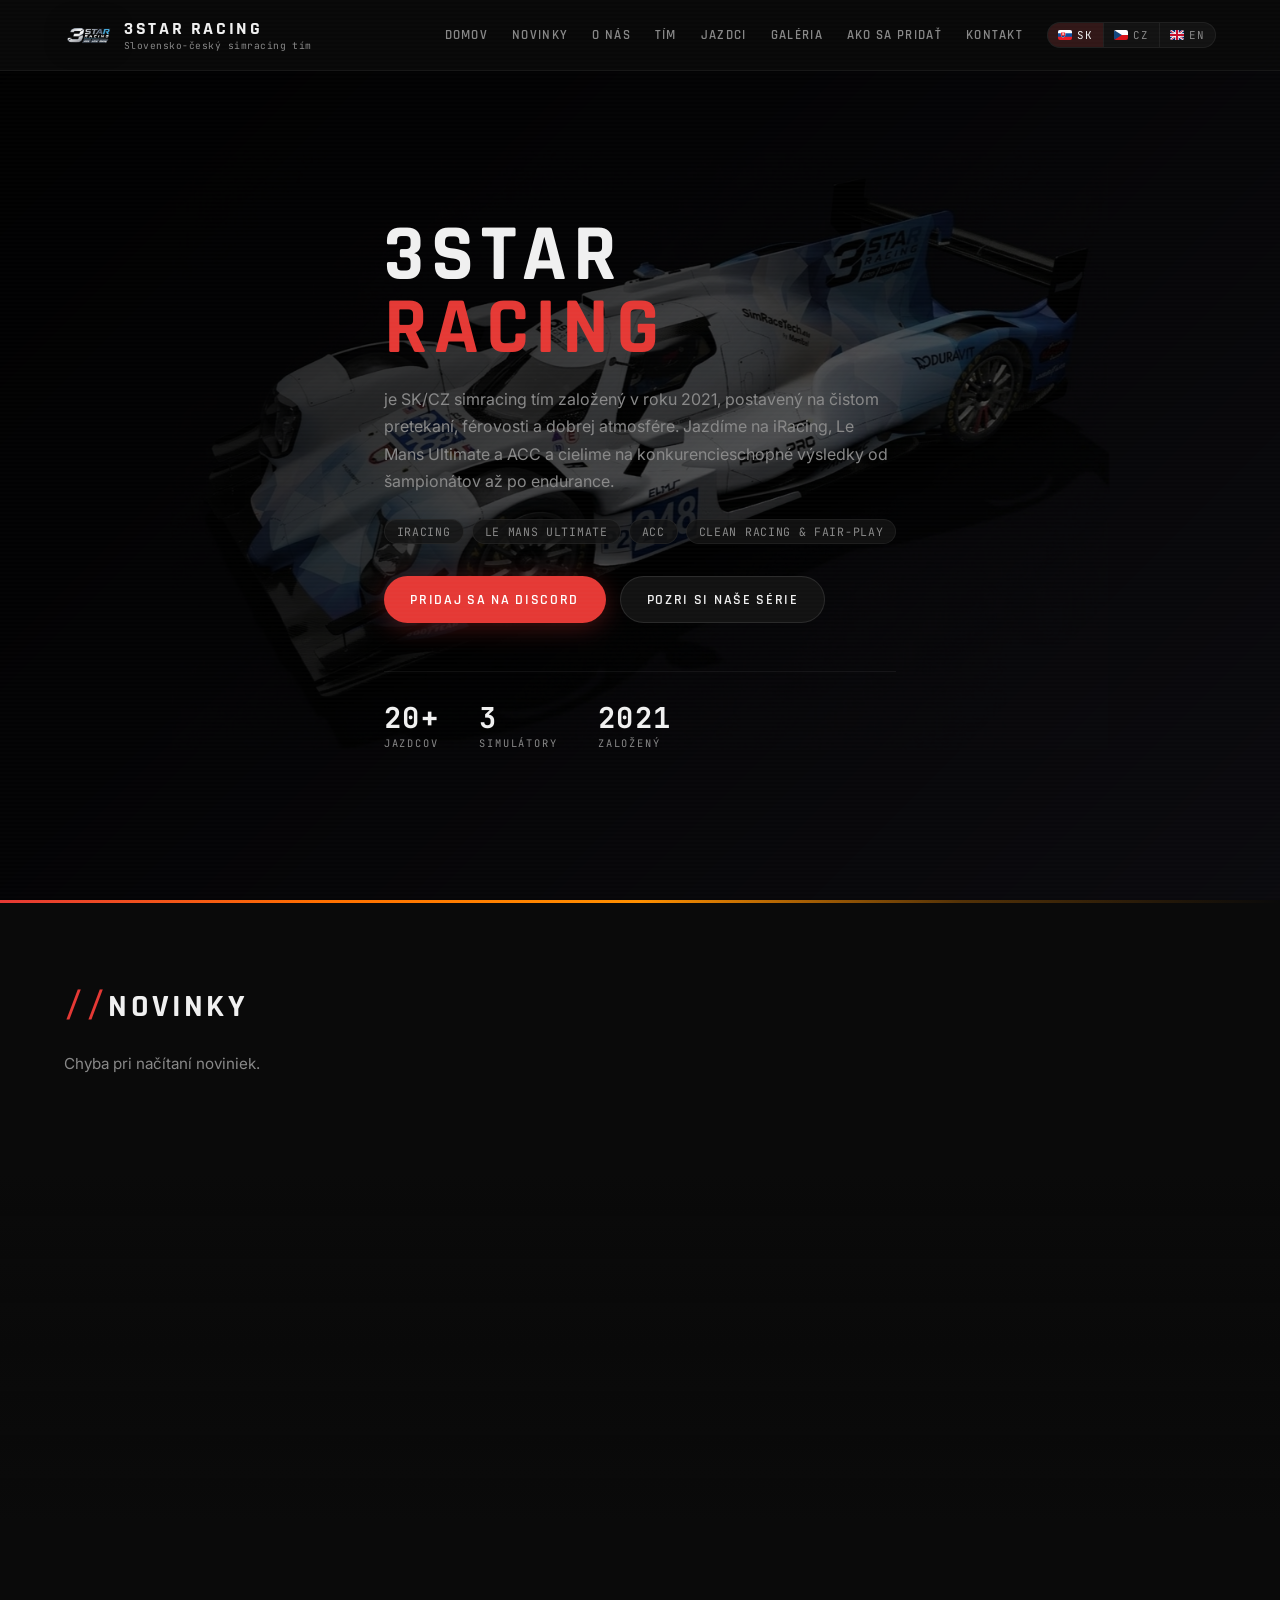
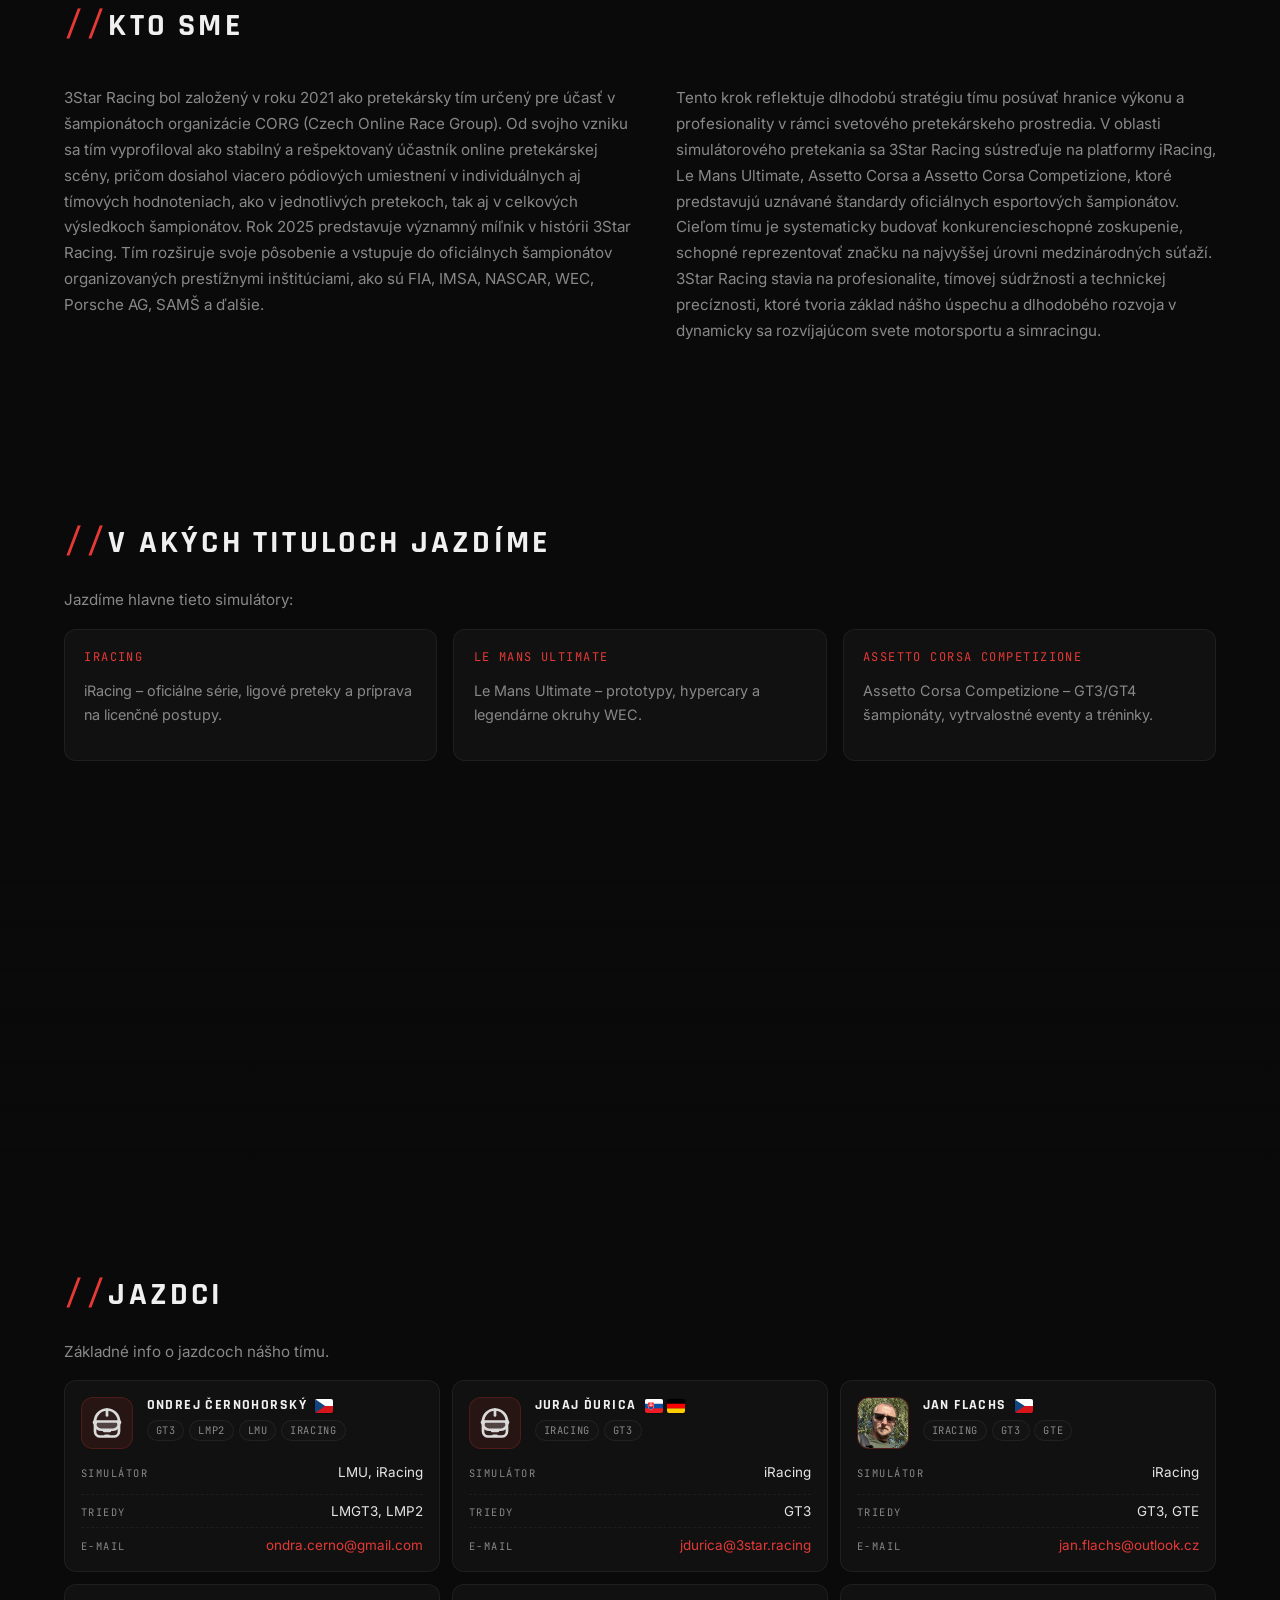
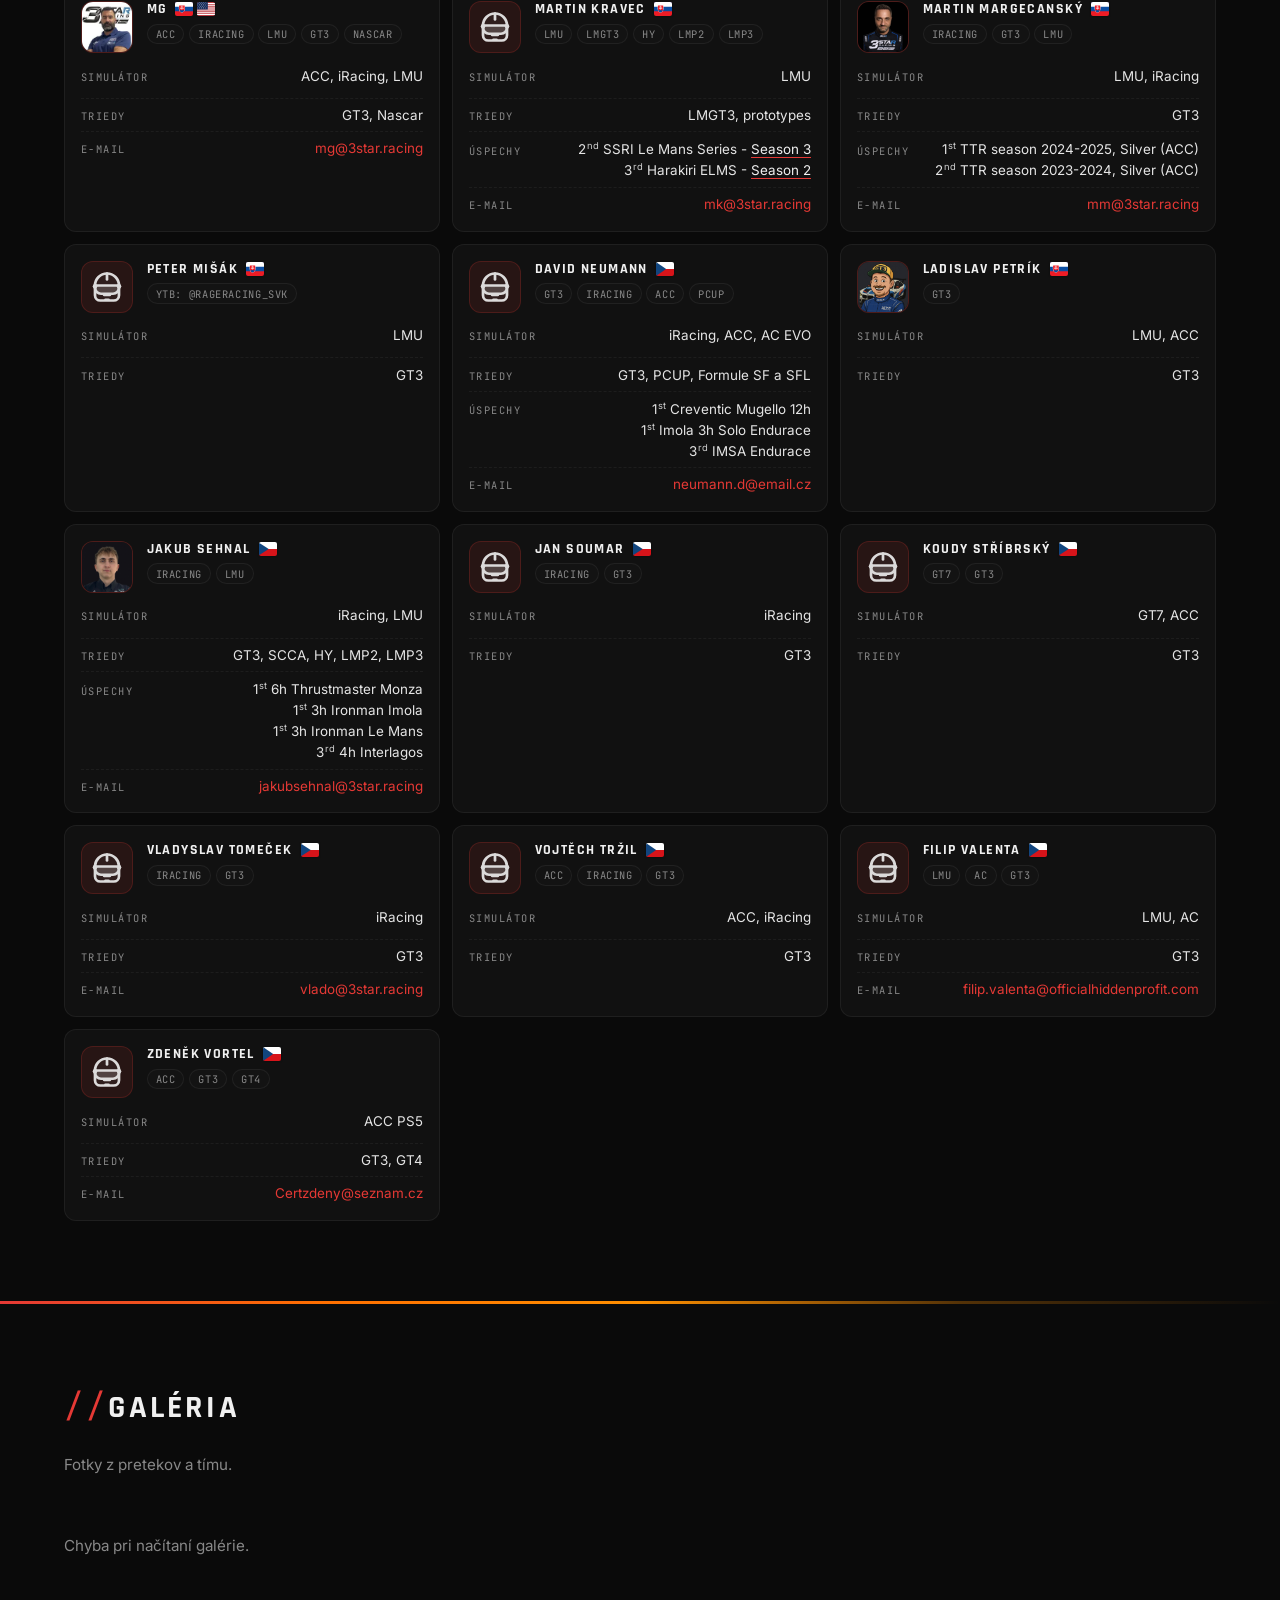
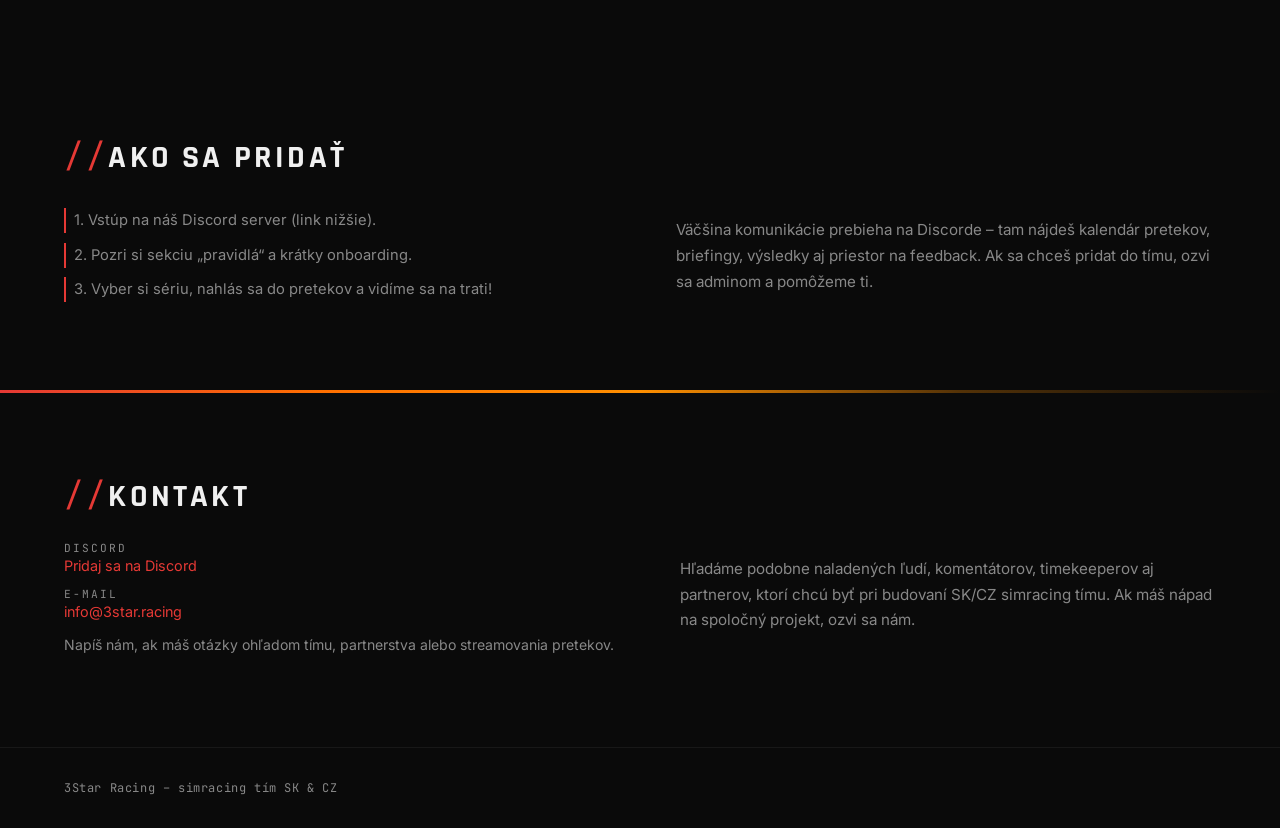
==== commit 19098d5d: "drivers count update" ====
--- a/index.html
+++ b/index.html
@@ -93,7 +93,7 @@
         <!-- Telemetry stats -->
         <div class="hero-stats">
           <div class="stat-block">
-            <span class="stat-value">14</span>
+            <span class="stat-value">20+</span>
             <span class="stat-label" data-i18n="stat_drivers">JAZDCI</span>
           </div>
           <div class="stat-block">
@@ -347,4 +347,4 @@
   <script src="gallery.js"></script>
 </body>
 
-</html>+</html>
--- a/style.css
+++ b/style.css
@@ -955,6 +955,17 @@
   white-space: pre-line;
 }
 
+.achievement-link {
+  color: var(--text-main);
+  text-decoration: underline;
+  text-decoration-color: var(--accent);
+  text-underline-offset: 2px;
+}
+
+.achievement-link:hover {
+  color: var(--accent);
+}
+
 .ordinal {
   font-size: 0.7em;
   vertical-align: super;
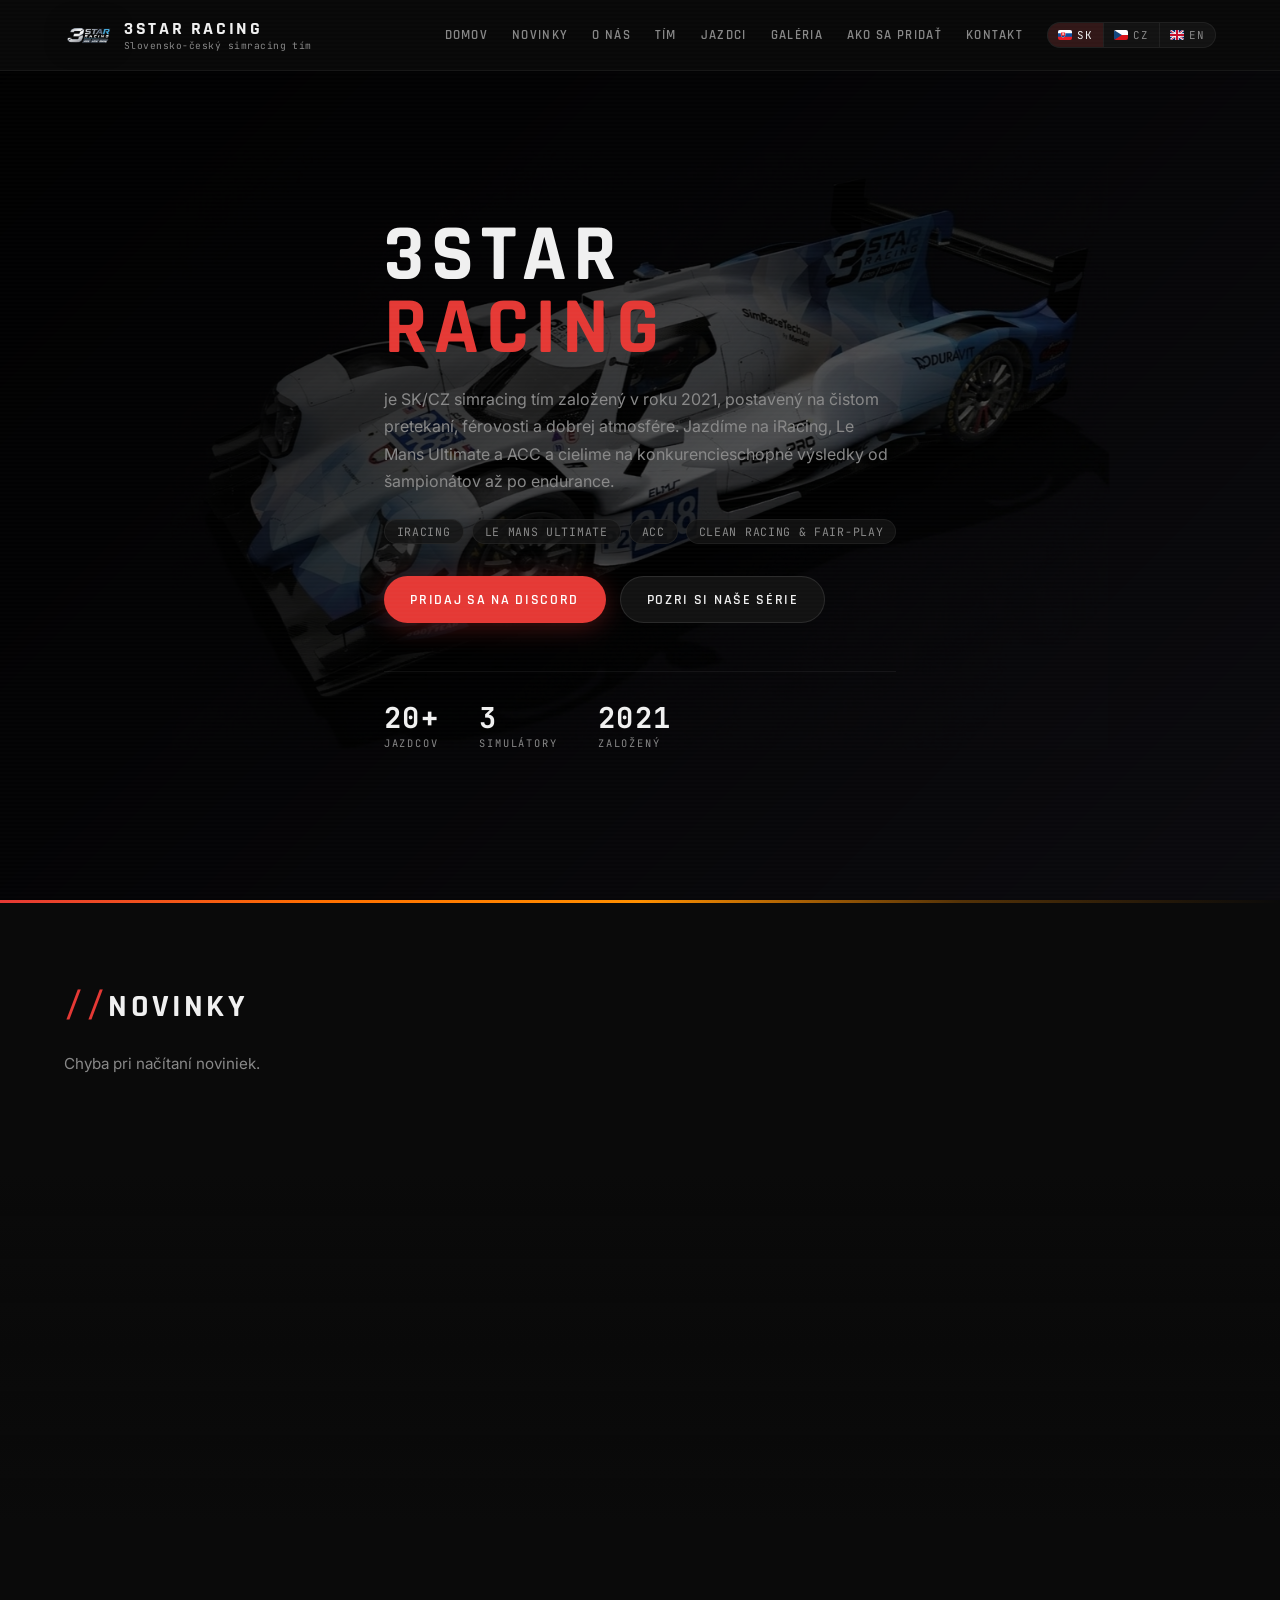
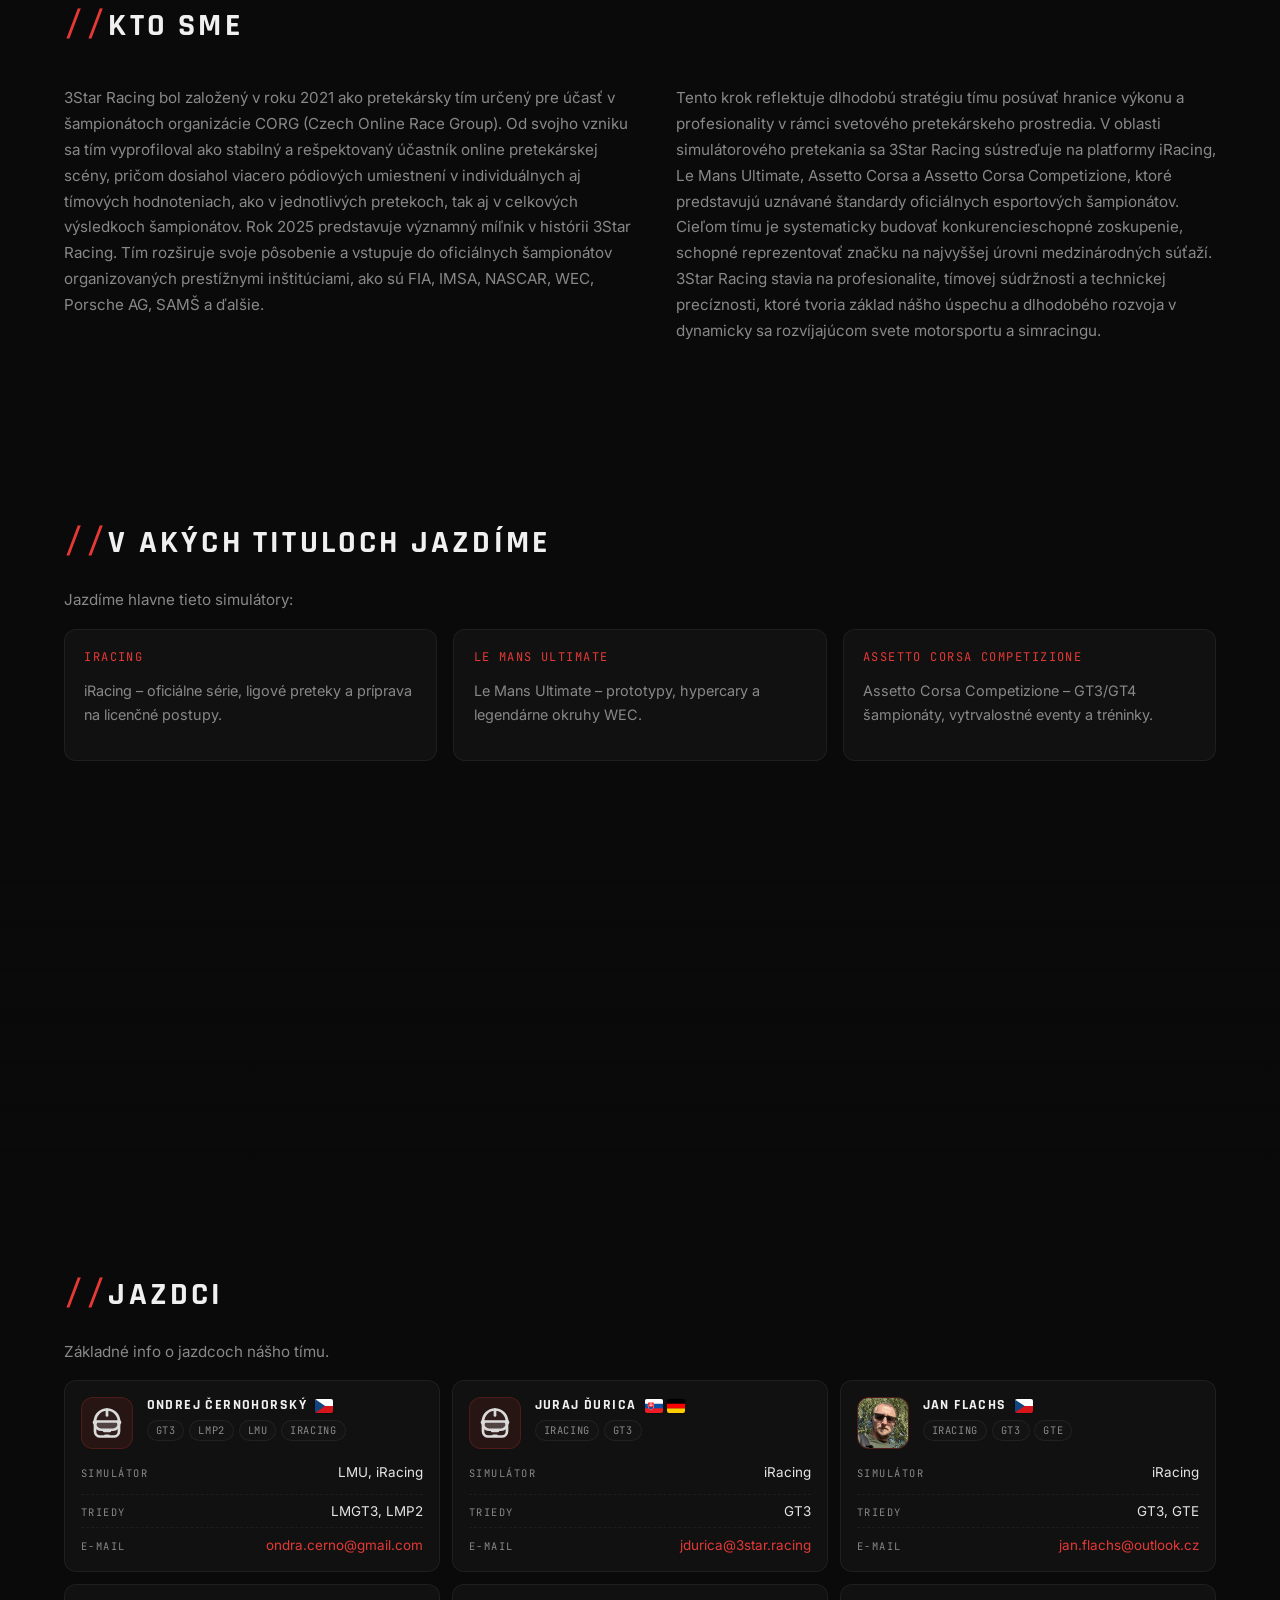
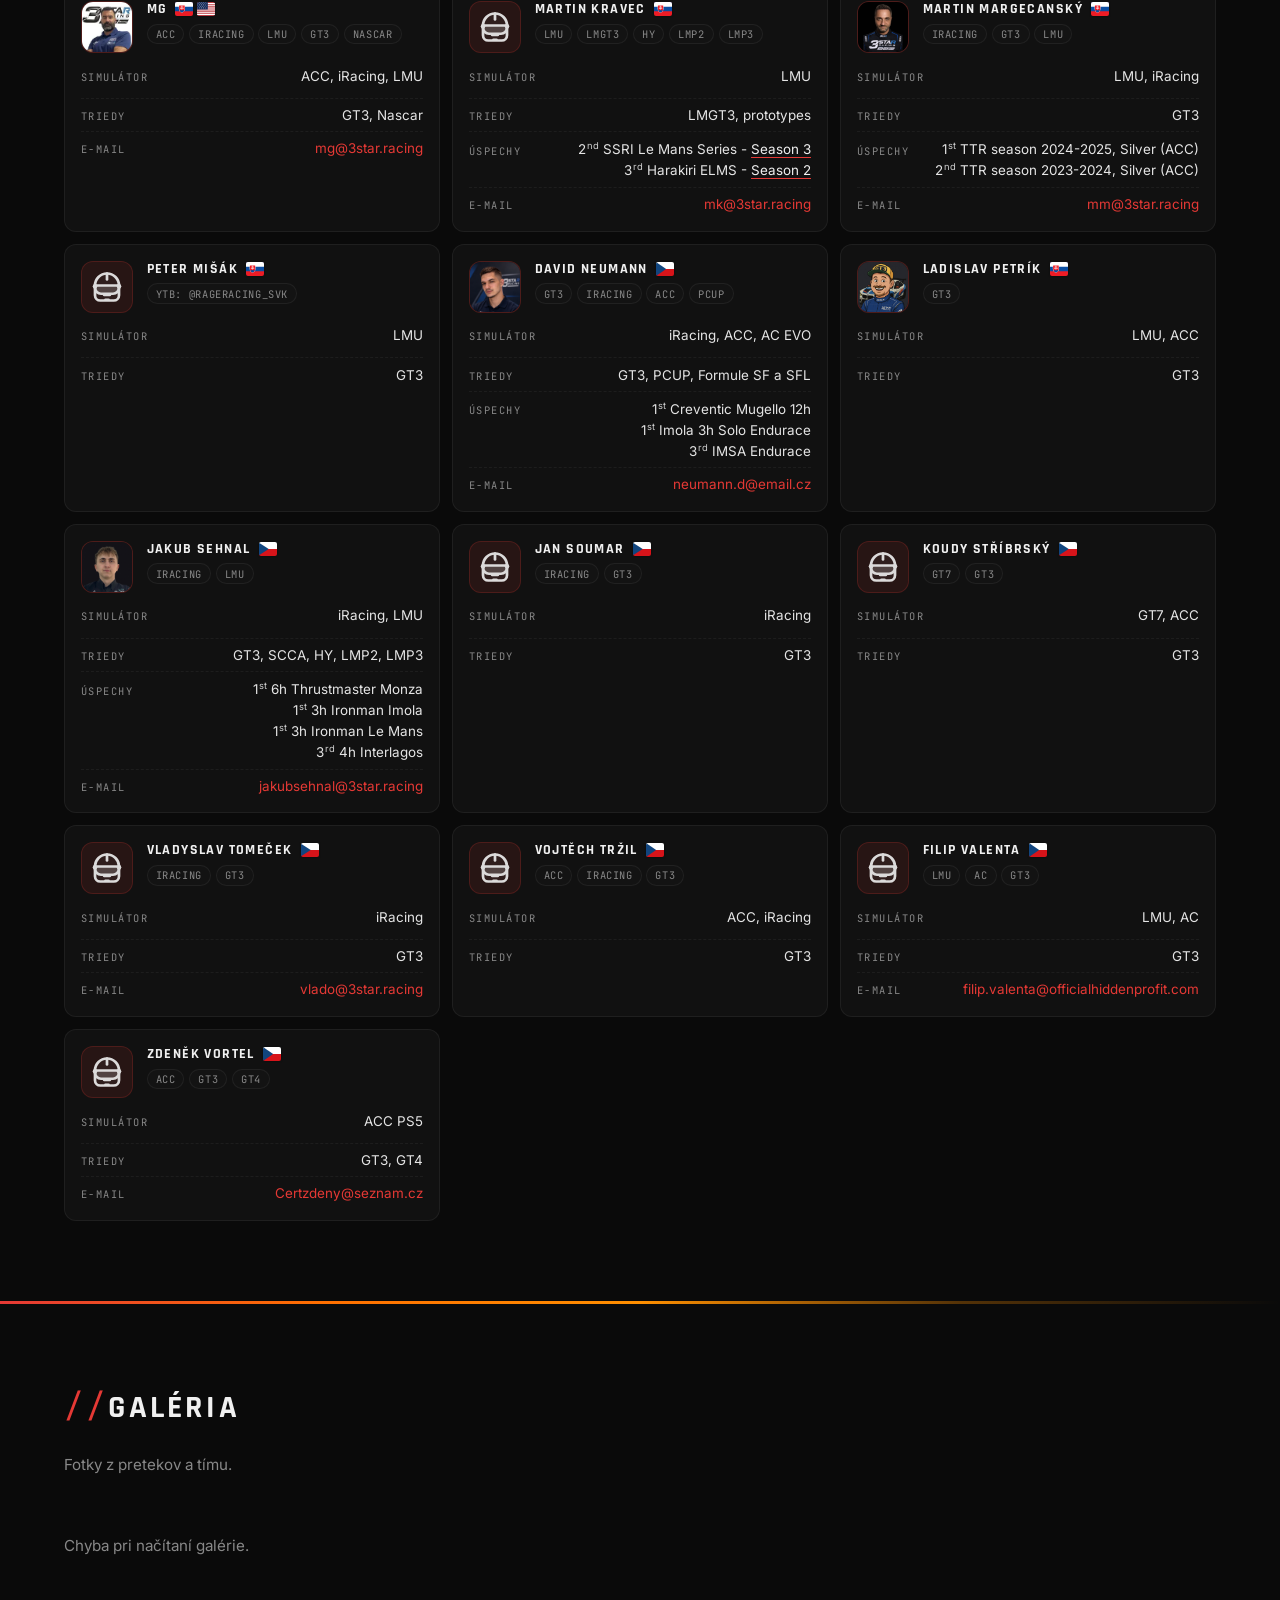
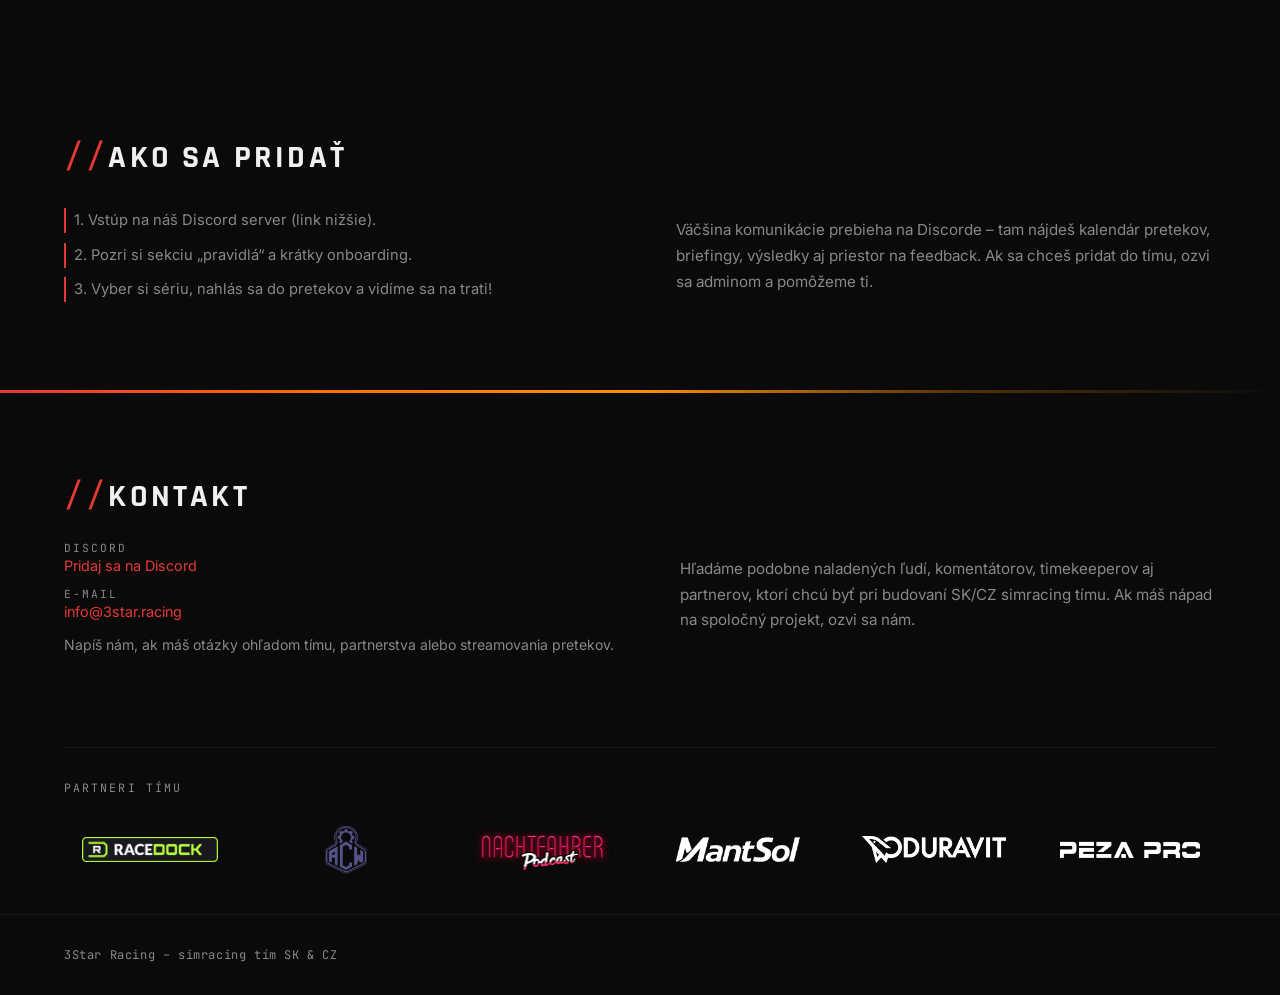
==== commit 35eb4a49: "Added sponsors" ====
--- a/index.html
+++ b/index.html
@@ -320,13 +320,83 @@
         </div>
       </div>
     </section>
+
+    <!-- PARTNERS -->
+    <section id="partners" class="partners-section" aria-labelledby="partners-title">
+      <div class="container">
+        <div class="partners-inner">
+          <h2 id="partners-title" class="partners-title" data-i18n="partners_title">Partneri tímu</h2>
+          <ul class="partners-list">
+            <li class="partners-item">
+              <div class="partners-logo partners-logo-racedock">
+                <img src="images/partners/racedock.png" alt="RaceDock" width="2400" height="445"
+                  loading="lazy" decoding="async" />
+              </div>
+            </li>
+            <li class="partners-item">
+              <div class="partners-logo partners-logo-acw">
+                <img src="images/partners/acw.png" alt="ACW" width="1080" height="1080"
+                  loading="lazy" decoding="async" />
+              </div>
+            </li>
+            <li class="partners-item">
+              <div class="partners-logo partners-logo-nachtfahrer">
+                <img src="images/partners/nachtfahrer-podcast.png" alt="Nachtfahrer Podcast" width="4744" height="1398"
+                  loading="lazy" decoding="async" />
+              </div>
+            </li>
+            <li class="partners-item">
+              <div class="partners-logo partners-logo-mantsol">
+                <img src="images/partners/mantsol.png" alt="MantSol" width="1000" height="300"
+                  loading="lazy" decoding="async" />
+              </div>
+            </li>
+            <li class="partners-item">
+              <div class="partners-logo partners-logo-duravit">
+                <img src="images/partners/duravit.png" alt="DURAVIT" class="partners-logo-light" width="4417" height="833"
+                  loading="lazy" decoding="async" />
+              </div>
+            </li>
+            <li class="partners-item">
+              <div class="partners-logo partners-logo-peza">
+                <img src="images/partners/peza-pro.png" alt="PEZA PRO" class="partners-logo-light" width="1013" height="239"
+                  loading="lazy" decoding="async" />
+              </div>
+            </li>
+          </ul>
+        </div>
+      </div>
+    </section>
+
+    <!-- PASSWORD-GATED LIVERIES (opened from the footer) -->
+    <section id="liveries" class="liveries-section" hidden>
+      <hr class="rpm-divider">
+      <div class="container">
+        <div class="section-header liveries-header">
+          <h2 class="section-title">
+            <span class="section-prefix">// </span>
+            <span data-i18n="liveries_title">Tímové liveries</span>
+          </h2>
+          <button type="button" class="btn btn-ghost" id="liveries-logout" data-i18n="liveries_logout">
+            Odhlásiť
+          </button>
+        </div>
+        <p class="muted" data-i18n="liveries_intro">
+          Vyber priečinok a stiahni si dostupné TGA súbory.
+        </p>
+        <nav class="liveries-breadcrumb" id="liveries-breadcrumb" aria-label="Livery folders"></nav>
+        <p class="muted liveries-status" id="liveries-status" role="status" aria-live="polite" hidden></p>
+        <div class="liveries-grid" id="liveries-grid"></div>
+      </div>
+    </section>
   </main>
 
   <footer>
     <div class="container footer-inner">
-      <span data-i18n="footer_text">
+      <button type="button" class="footer-secret" id="liveries-entry" aria-controls="liveries"
+        aria-expanded="false" data-i18n="footer_text">
         3Star Racing – simracing tím SK &amp; CZ
-      </span>
+      </button>
     </div>
   </footer>
 
@@ -341,10 +411,36 @@
     </div>
   </div>
 
+  <!-- LIVERIES LOGIN -->
+  <div class="liveries-dialog" id="liveries-login-dialog" role="dialog" aria-modal="true"
+    aria-labelledby="liveries-login-title" hidden>
+    <div class="liveries-dialog-card">
+      <button type="button" class="liveries-dialog-close" id="liveries-login-close" aria-label="Close">
+        <span aria-hidden="true">&#x2715;</span>
+        <span class="sr-only" data-i18n="liveries_close">Zavrieť</span>
+      </button>
+      <h2 class="section-title" id="liveries-login-title" data-i18n="liveries_login_title">
+        Prístup k liveries
+      </h2>
+      <p class="muted" data-i18n="liveries_login_intro">
+        Zadaj tímové heslo pre otvorenie súborov.
+      </p>
+      <form class="liveries-login-form" id="liveries-login-form">
+        <label for="liveries-password" data-i18n="liveries_password_label">Heslo</label>
+        <input type="password" id="liveries-password" name="password" autocomplete="current-password" required
+          data-i18n-placeholder="liveries_password_placeholder" placeholder="Zadaj heslo">
+        <p class="liveries-login-status" id="liveries-login-status" role="status" aria-live="polite" hidden></p>
+        <button type="submit" class="btn btn-primary" id="liveries-login-submit"
+          data-i18n="liveries_login_action">Odomknúť</button>
+      </form>
+    </div>
+  </div>
+
   <script src="translations.js"></script>
   <script src="drivers.js"></script>
   <script src="scripts.js"></script>
   <script src="gallery.js"></script>
+  <script src="liveries.js"></script>
 </body>
 
 </html>
--- a/style.css
+++ b/style.css
@@ -1058,6 +1058,114 @@
 }
 
 /* ═══════════════════════════════════════════
+   PARTNERS
+═══════════════════════════════════════════ */
+
+.partners-section {
+  padding: 0 0 2rem;
+}
+
+.partners-inner {
+  border-top: 1px solid var(--border-soft);
+  padding-top: 2rem;
+}
+
+.partners-title {
+  margin: 0 0 1.4rem;
+  color: var(--text-muted);
+  font-family: var(--font-mono);
+  font-size: 0.72rem;
+  font-weight: 400;
+  letter-spacing: 0.18em;
+  text-transform: uppercase;
+}
+
+.partners-list {
+  margin: 0;
+  padding: 0;
+  list-style: none;
+  display: grid;
+  grid-template-columns: repeat(6, minmax(0, 1fr));
+  gap: 1.5rem;
+}
+
+.partners-item {
+  min-width: 0;
+  height: 4rem;
+  display: flex;
+  align-items: center;
+  justify-content: center;
+}
+
+/* Crop only transparent margins; keep the supplied logo files unchanged. */
+.partners-logo {
+  position: relative;
+  overflow: hidden;
+  max-width: 100%;
+}
+
+.partners-logo img {
+  position: absolute;
+  width: 100%;
+  height: auto;
+  max-width: none;
+  top: 0;
+  left: 0;
+}
+
+.partners-logo-racedock {
+  width: 8.5rem;
+  aspect-ratio: 2400 / 445;
+}
+
+.partners-logo-acw {
+  width: 2.59375rem;
+  aspect-ratio: 914 / 1058;
+}
+
+.partners-logo-acw img {
+  width: 118.162%;
+  left: -9.081%;
+  top: -1.04%;
+}
+
+.partners-logo-nachtfahrer {
+  width: 9.25rem;
+  aspect-ratio: 4744 / 1376;
+}
+
+.partners-logo-mantsol {
+  width: 7.75rem;
+  aspect-ratio: 817 / 164;
+}
+
+.partners-logo-mantsol img {
+  width: 122.399%;
+  left: -10.159%;
+  top: -37.805%;
+}
+
+.partners-logo-duravit {
+  width: 9rem;
+  aspect-ratio: 4417 / 833;
+}
+
+.partners-logo-peza {
+  width: 8.75rem;
+  aspect-ratio: 944 / 111;
+}
+
+.partners-logo-peza img {
+  width: 107.309%;
+  left: -4.025%;
+  top: -54.054%;
+}
+
+.partners-logo-light {
+  filter: brightness(0) invert(1);
+}
+
+/* ═══════════════════════════════════════════
    FOOTER
 ═══════════════════════════════════════════ */
 
@@ -1076,6 +1184,34 @@
   font-size: 0.75rem;
   color: var(--text-muted);
   letter-spacing: 0.05em;
+}
+
+.footer-secret {
+  appearance: none;
+  border: 0;
+  padding: 0;
+  background: none;
+  color: inherit;
+  font: inherit;
+  letter-spacing: inherit;
+  cursor: default;
+}
+
+.footer-secret:focus-visible {
+  outline: 1px solid var(--accent);
+  outline-offset: 0.35rem;
+}
+
+.sr-only {
+  position: absolute;
+  width: 1px;
+  height: 1px;
+  padding: 0;
+  margin: -1px;
+  overflow: hidden;
+  clip: rect(0, 0, 0, 0);
+  white-space: nowrap;
+  border: 0;
 }
 
 /* ═══════════════════════════════════════════
@@ -1292,6 +1428,269 @@
 }
 
 /* ═══════════════════════════════════════════
+   PASSWORD-GATED LIVERIES
+═══════════════════════════════════════════ */
+
+.liveries-section[hidden],
+.liveries-dialog[hidden] {
+  display: none;
+}
+
+.liveries-section {
+  padding-top: 0;
+}
+
+.liveries-section > .rpm-divider {
+  margin-bottom: 5rem;
+}
+
+.liveries-header {
+  align-items: center;
+  justify-content: space-between;
+}
+
+.liveries-breadcrumb {
+  display: flex;
+  align-items: center;
+  flex-wrap: wrap;
+  gap: 0.45rem;
+  margin: 1.5rem 0 1rem;
+  min-height: 2rem;
+}
+
+.liveries-breadcrumb-item {
+  appearance: none;
+  border: 0;
+  padding: 0.2rem 0;
+  background: none;
+  color: var(--text-muted);
+  font-family: var(--font-mono);
+  font-size: 0.76rem;
+  cursor: pointer;
+}
+
+.liveries-breadcrumb-item:hover,
+.liveries-breadcrumb-item:focus-visible {
+  color: var(--accent);
+  outline: none;
+}
+
+.liveries-breadcrumb-item[aria-current="page"] {
+  color: var(--text-main);
+  cursor: default;
+}
+
+.liveries-breadcrumb-separator {
+  color: var(--accent);
+  font-family: var(--font-mono);
+}
+
+.liveries-status {
+  margin: 1rem 0;
+}
+
+.liveries-grid {
+  display: grid;
+  grid-template-columns: repeat(2, minmax(0, 1fr));
+  gap: 0.75rem;
+}
+
+.liveries-folder,
+.liveries-file {
+  min-width: 0;
+  border: 1px solid var(--border-soft);
+  border-radius: var(--radius-card);
+  background: var(--card-bg);
+  color: var(--text-main);
+}
+
+.liveries-folder {
+  display: flex;
+  align-items: center;
+  gap: 0.8rem;
+  padding: 1rem 1.1rem;
+  font-family: var(--font-heading);
+  font-size: 1rem;
+  font-weight: 600;
+  text-align: left;
+  cursor: pointer;
+  transition: transform 0.2s, border-color 0.2s, box-shadow 0.2s;
+}
+
+.liveries-folder:hover,
+.liveries-folder:focus-visible {
+  transform: translateY(-2px);
+  border-color: rgba(229, 57, 53, 0.35);
+  box-shadow: 0 0 20px var(--accent-soft);
+  outline: none;
+}
+
+.liveries-folder-icon {
+  display: inline-flex;
+  align-items: center;
+  justify-content: center;
+  flex: 0 0 1.8rem;
+  width: 1.8rem;
+  height: 1.8rem;
+  border-radius: 0.4rem;
+  background: var(--accent-soft);
+  color: var(--accent);
+  font-family: var(--font-mono);
+}
+
+.liveries-file {
+  display: flex;
+  align-items: center;
+  justify-content: space-between;
+  gap: 1rem;
+  padding: 1rem;
+}
+
+.liveries-file-main {
+  display: flex;
+  align-items: center;
+  gap: 0.8rem;
+  min-width: 0;
+}
+
+.liveries-file-badge {
+  flex: 0 0 auto;
+  padding: 0.35rem 0.45rem;
+  border: 1px solid rgba(229, 57, 53, 0.35);
+  border-radius: 0.35rem;
+  background: var(--accent-soft);
+  color: var(--accent);
+  font-family: var(--font-mono);
+  font-size: 0.65rem;
+  font-weight: 700;
+}
+
+.liveries-file-details {
+  display: flex;
+  flex-direction: column;
+  gap: 0.25rem;
+  min-width: 0;
+}
+
+.liveries-file-name {
+  overflow-wrap: anywhere;
+  font-family: var(--font-heading);
+  font-size: 0.95rem;
+}
+
+.liveries-file-size {
+  color: var(--text-muted);
+  font-family: var(--font-mono);
+  font-size: 0.68rem;
+}
+
+.liveries-download {
+  flex: 0 0 auto;
+  padding: 0.55rem 0.8rem;
+  font-size: 0.72rem;
+}
+
+.liveries-empty {
+  grid-column: 1 / -1;
+}
+
+.liveries-dialog {
+  position: fixed;
+  inset: 0;
+  z-index: 300;
+  display: flex;
+  align-items: center;
+  justify-content: center;
+  padding: 1rem;
+  background: rgba(5, 5, 6, 0.94);
+  backdrop-filter: blur(10px);
+}
+
+.liveries-dialog-card {
+  position: relative;
+  width: min(100%, 430px);
+  padding: 2rem;
+  border: 1px solid var(--border-soft);
+  border-radius: var(--radius-card);
+  background: var(--card-bg);
+  box-shadow: var(--shadow-soft);
+}
+
+.liveries-dialog-card > .muted {
+  margin: 0.75rem 0 1.5rem;
+}
+
+.liveries-dialog-close {
+  position: absolute;
+  top: 0.8rem;
+  right: 0.8rem;
+  display: inline-flex;
+  align-items: center;
+  justify-content: center;
+  width: 2.2rem;
+  height: 2.2rem;
+  border: 1px solid var(--border-soft);
+  border-radius: var(--radius-full);
+  background: transparent;
+  color: var(--text-main);
+  cursor: pointer;
+}
+
+.liveries-dialog-close:hover,
+.liveries-dialog-close:focus-visible {
+  border-color: var(--accent);
+  background: var(--accent-soft);
+  outline: none;
+}
+
+.liveries-login-form {
+  display: flex;
+  flex-direction: column;
+  gap: 0.75rem;
+}
+
+.liveries-login-form label {
+  color: var(--text-muted);
+  font-family: var(--font-mono);
+  font-size: 0.72rem;
+  text-transform: uppercase;
+  letter-spacing: 0.12em;
+}
+
+.liveries-login-form input {
+  width: 100%;
+  padding: 0.8rem 0.9rem;
+  border: 1px solid var(--border-soft);
+  border-radius: 0.5rem;
+  background: var(--page-bg);
+  color: var(--text-main);
+  font: inherit;
+}
+
+.liveries-login-form input:focus {
+  border-color: var(--accent);
+  box-shadow: 0 0 0 3px var(--accent-soft);
+  outline: none;
+}
+
+.liveries-login-form .btn {
+  align-self: flex-start;
+  margin-top: 0.25rem;
+}
+
+.liveries-login-form .btn:disabled {
+  cursor: wait;
+  opacity: 0.6;
+}
+
+.liveries-login-status {
+  min-height: 1.2em;
+  margin: 0;
+  color: var(--accent);
+  font-size: 0.82rem;
+}
+
+/* ═══════════════════════════════════════════
    RESPONSIVE
 ═══════════════════════════════════════════ */
 
@@ -1317,6 +1716,10 @@
   .gallery-grid {
     grid-template-columns: repeat(3, minmax(0, 1fr));
   }
+
+  .partners-list {
+    grid-template-columns: repeat(3, minmax(0, 1fr));
+  }
 }
 
 @media (max-width: 1072px) {
@@ -1324,6 +1727,10 @@
     padding: 3.5rem 0;
   }
 
+  .liveries-section > .rpm-divider {
+    margin-bottom: 3.5rem;
+  }
+
   .hero-stats {
     gap: 1.5rem;
   }
@@ -1342,6 +1749,23 @@
     padding-inline: 1rem;
   }
 
+  .partners-section {
+    padding-bottom: 1.5rem;
+  }
+
+  .partners-inner {
+    padding-top: 1.5rem;
+  }
+
+  .partners-list {
+    grid-template-columns: repeat(2, minmax(0, 1fr));
+    gap: 1.125rem 1.25rem;
+  }
+
+  .partners-item {
+    height: 3.5rem;
+  }
+
   .nav-inner {
     padding-inline: 0.75rem;
     gap: 0.75rem;
@@ -1377,8 +1801,26 @@
     grid-template-columns: repeat(2, minmax(0, 1fr));
   }
 
+  .liveries-grid {
+    grid-template-columns: minmax(0, 1fr);
+  }
+
+  .liveries-file {
+    align-items: flex-start;
+    flex-direction: column;
+  }
+
+  .liveries-download {
+    width: 100%;
+    text-align: center;
+  }
+
   section {
     padding: 3rem 0;
+  }
+
+  .liveries-section > .rpm-divider {
+    margin-bottom: 3rem;
   }
 
   /* Disable parallax on mobile (iOS doesn't support background-attachment: fixed) */
@@ -1430,4 +1872,4 @@
   .lang-flag {
     width: 16px;
   }
-}+}
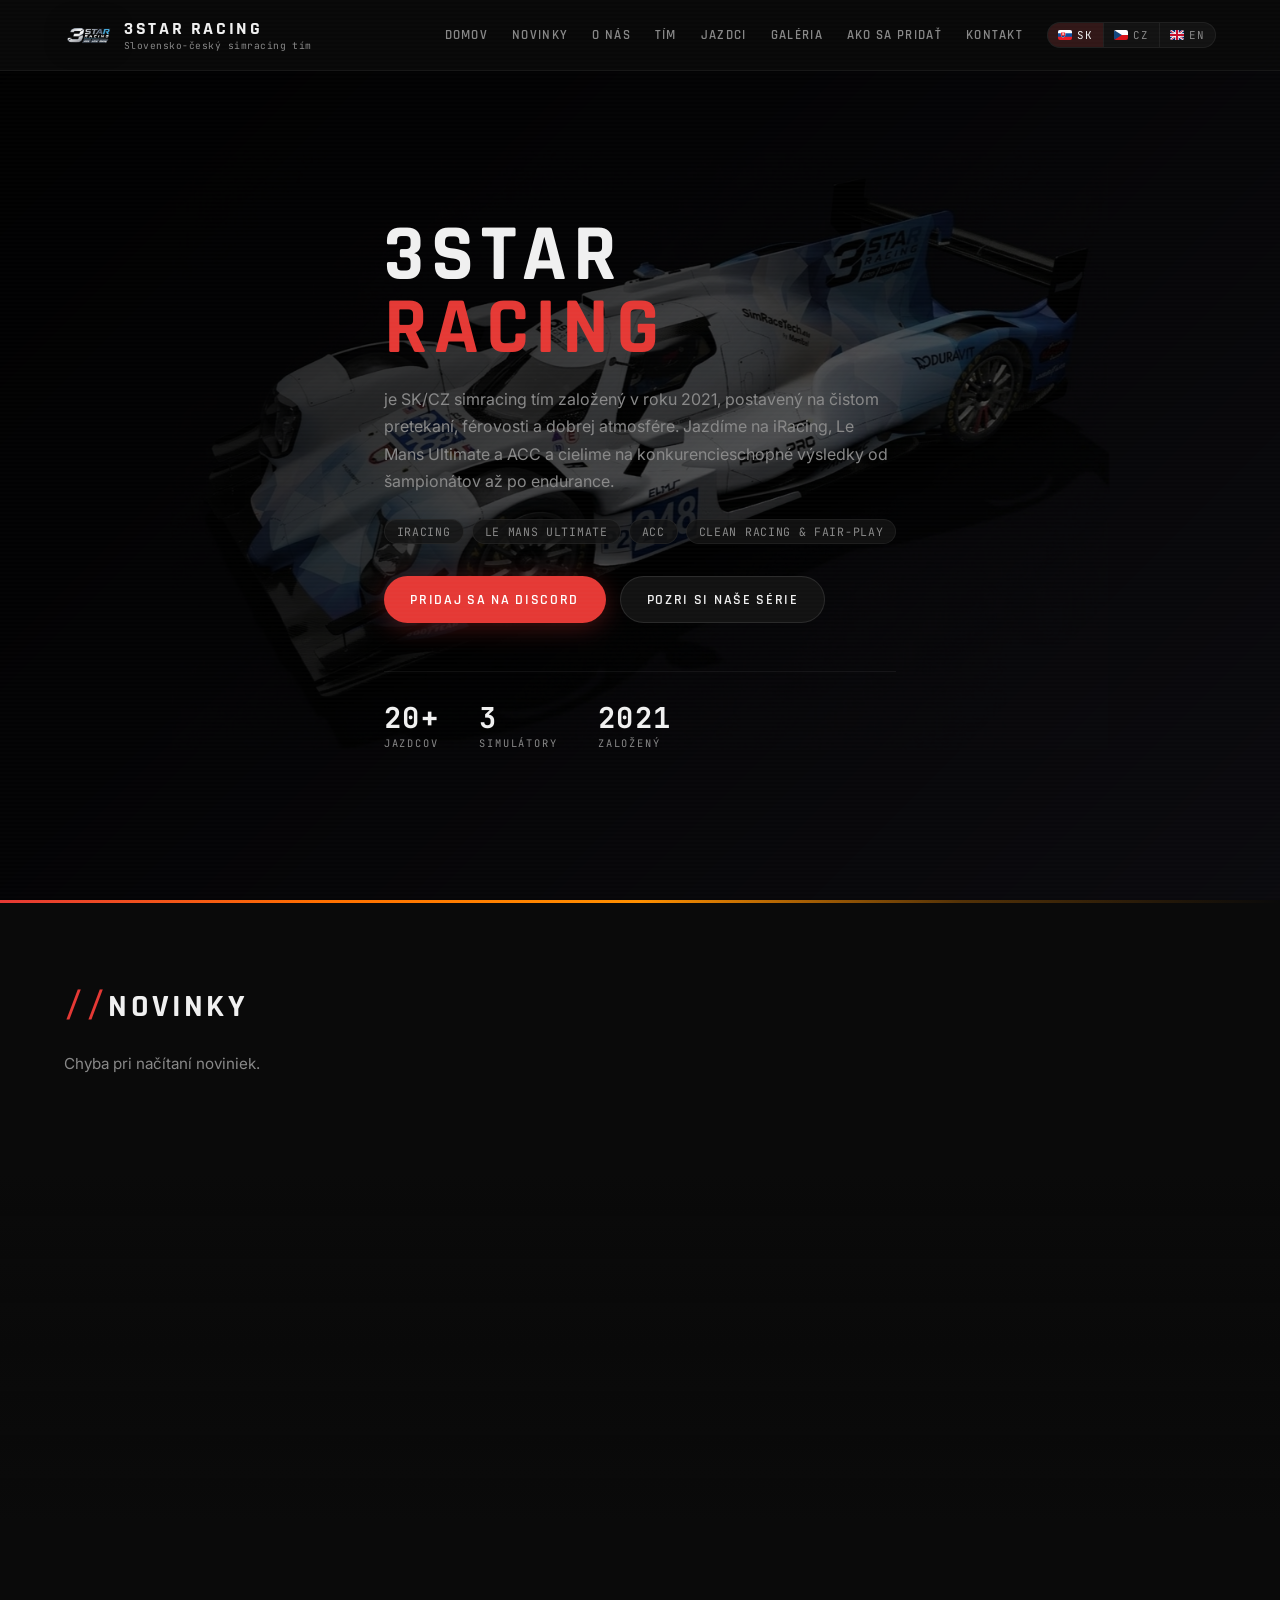
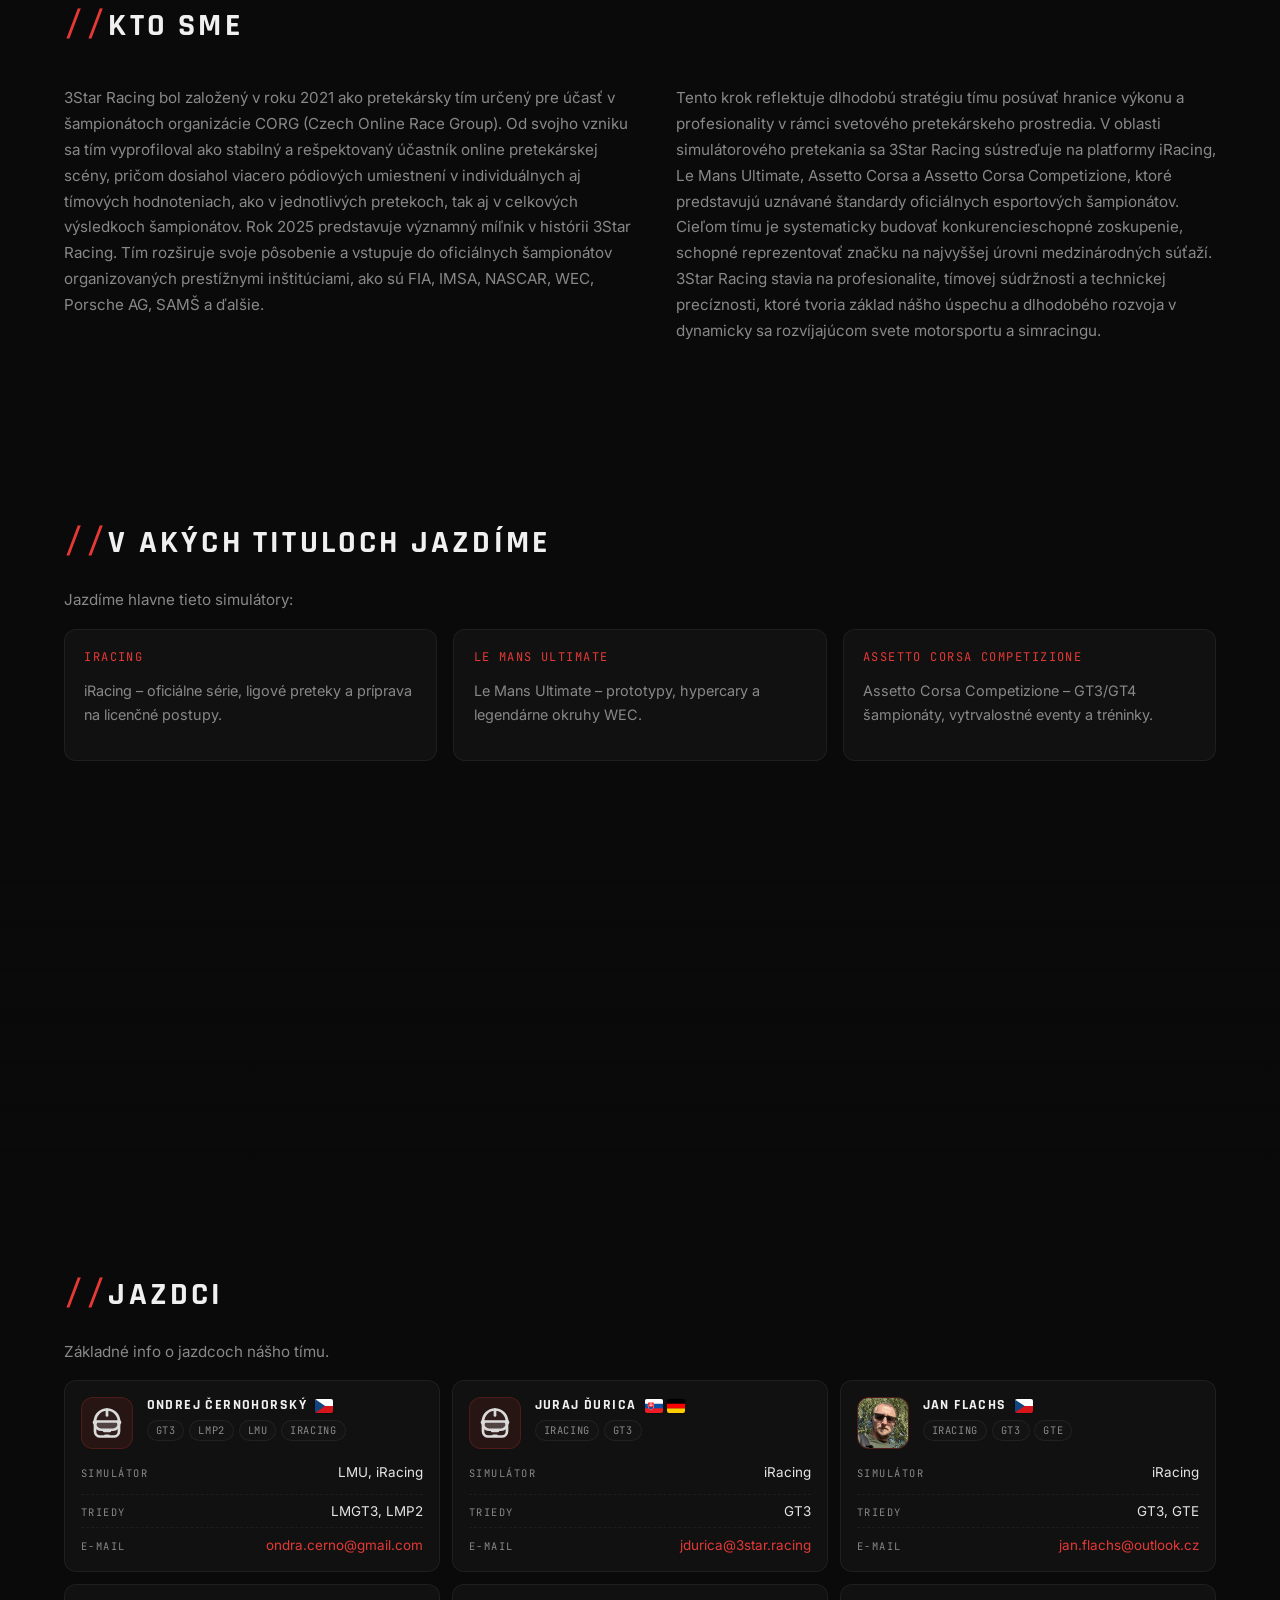
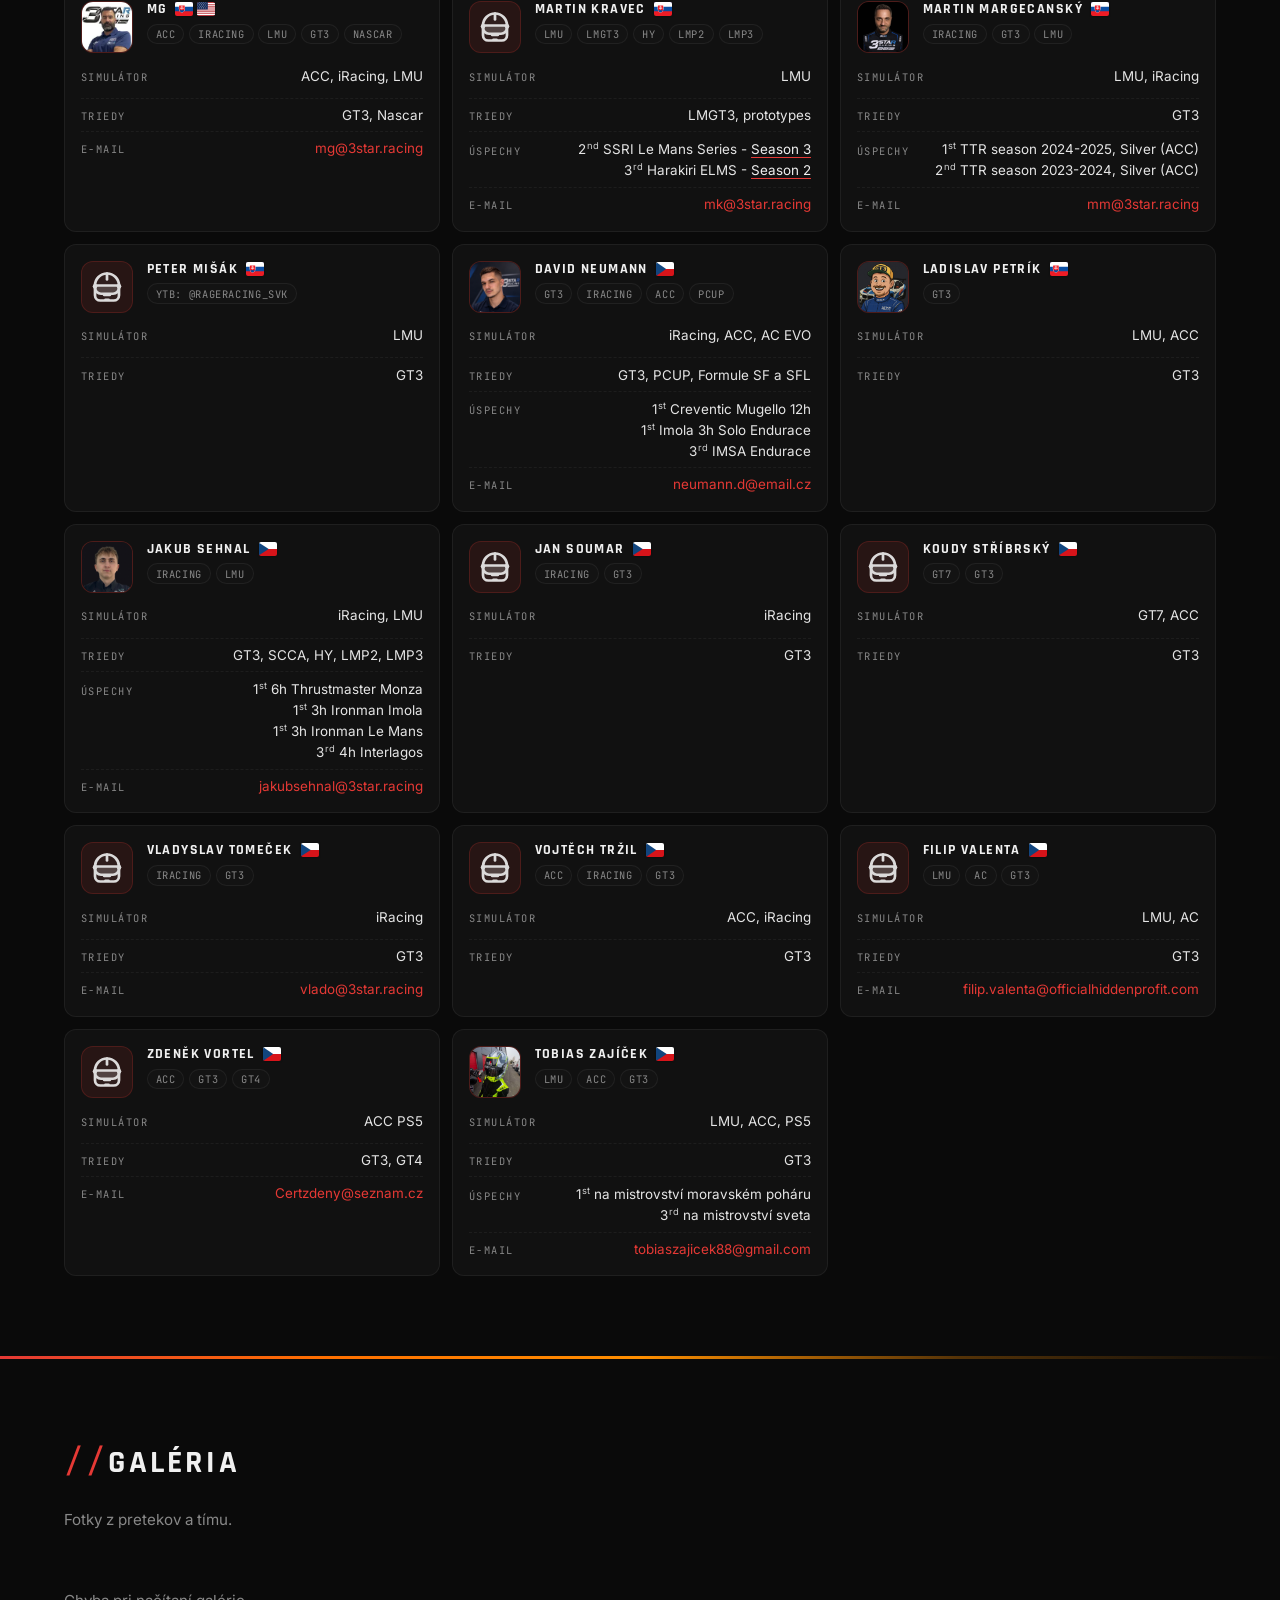
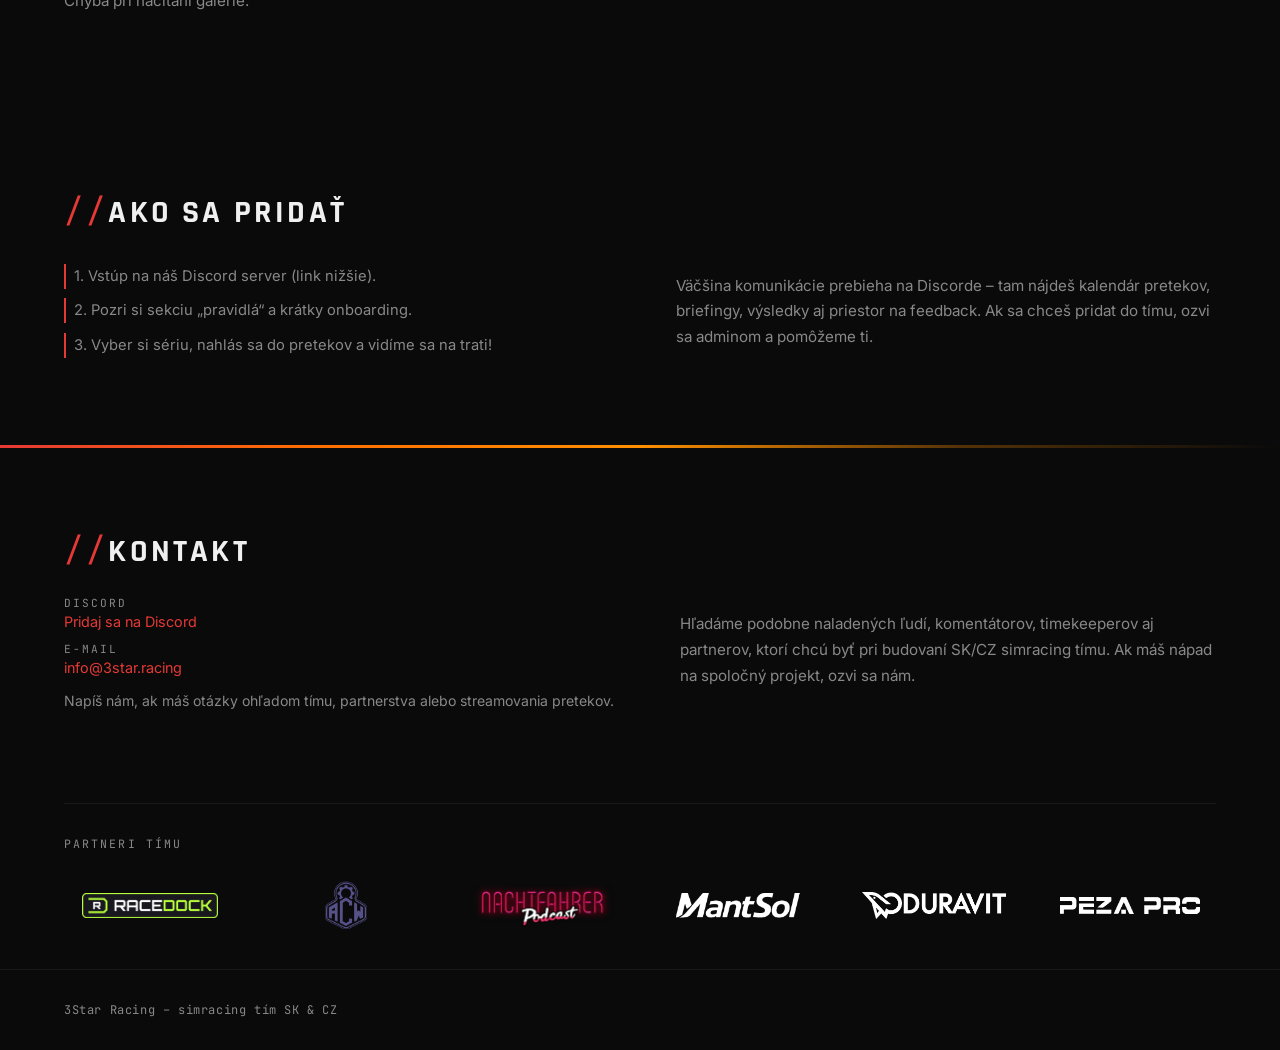
==== commit 67746652: "Racedock change" ====
--- a/index.html
+++ b/index.html
@@ -329,7 +329,7 @@
           <ul class="partners-list">
             <li class="partners-item">
               <div class="partners-logo partners-logo-racedock">
-                <img src="images/partners/racedock.png" alt="RaceDock" width="2400" height="445"
+                <img src="images/partners/racedock.png" alt="RaceDock" width="600" height="111"
                   loading="lazy" decoding="async" />
               </div>
             </li>
--- a/style.css
+++ b/style.css
@@ -1115,7 +1115,7 @@
 
 .partners-logo-racedock {
   width: 8.5rem;
-  aspect-ratio: 2400 / 445;
+  aspect-ratio: 600 / 111;
 }
 
 .partners-logo-acw {
